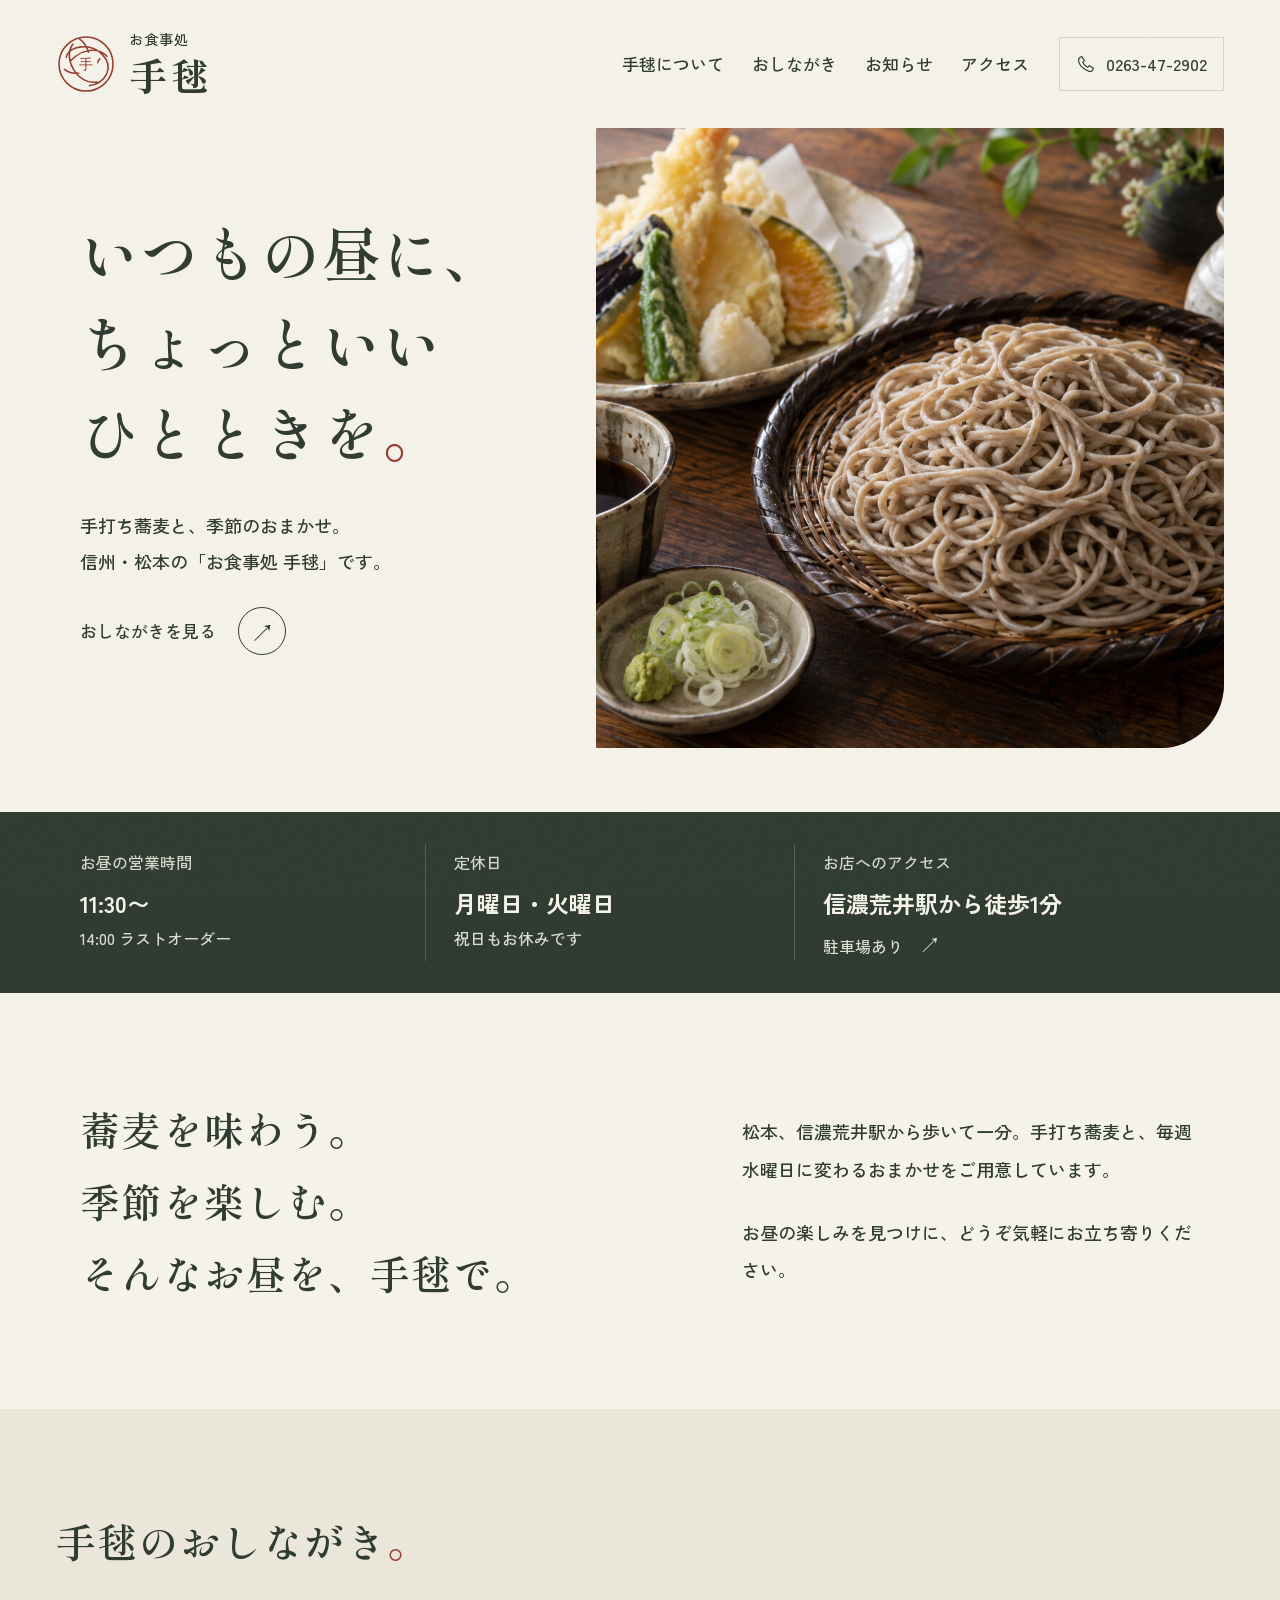
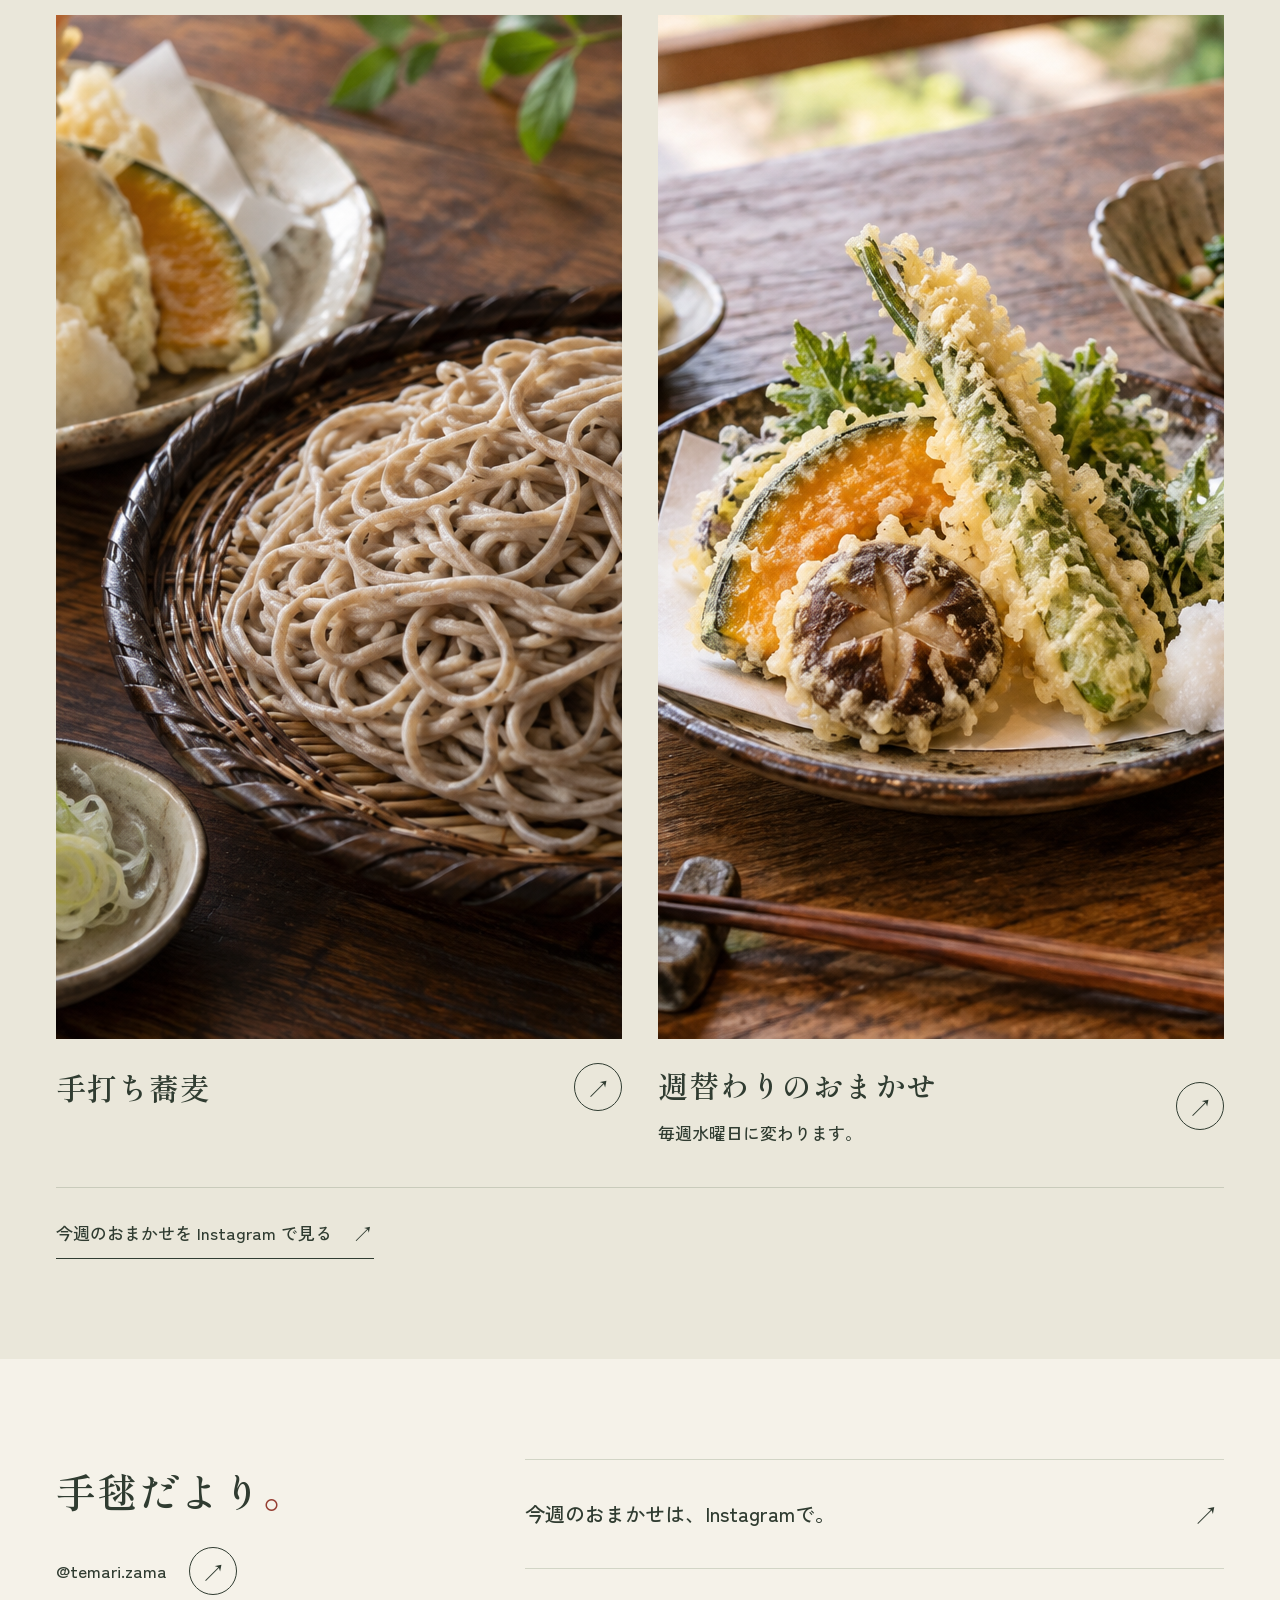
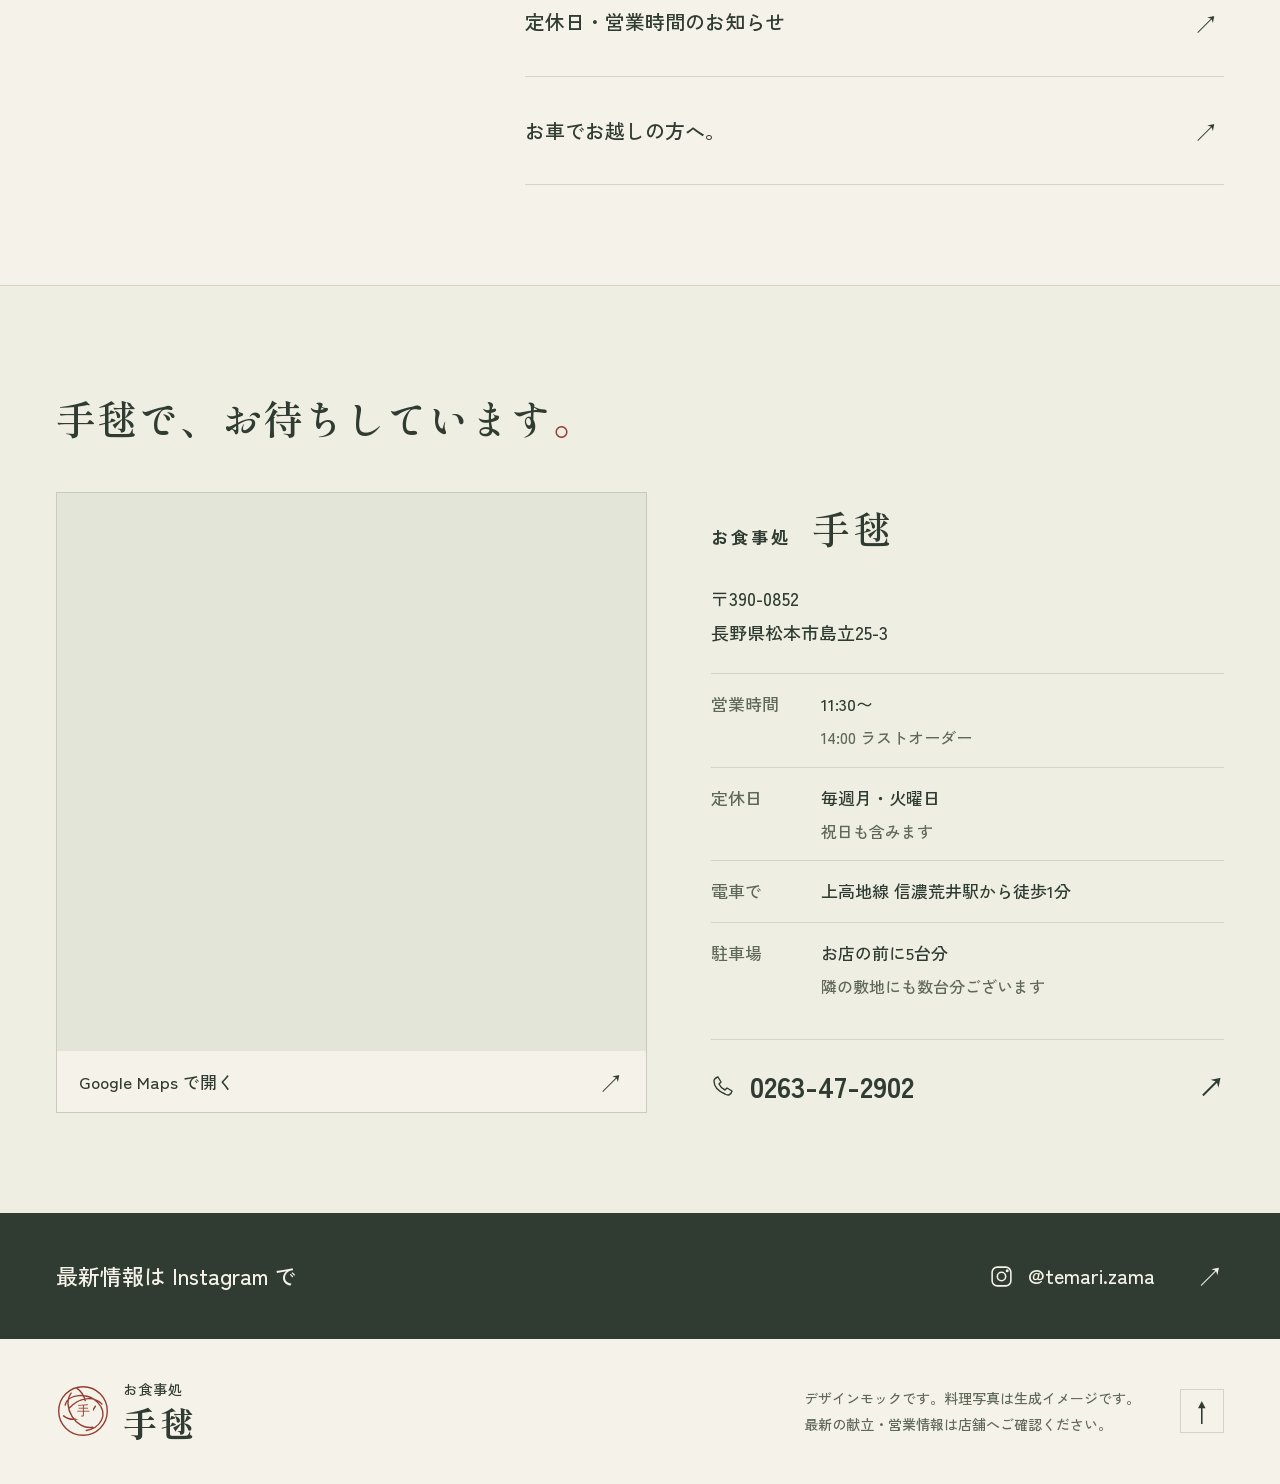
==== index.html @ 784956fc "Simplify labels and enlarge Japanese typography" ====
<!doctype html>
<html lang="ja">
<head>
  <meta charset="UTF-8">
  <meta name="viewport" content="width=device-width, initial-scale=1">
  <meta name="theme-color" content="#f5f2e9">
  <meta name="description" content="松本・信濃荒井駅から徒歩1分。お食事処 手毬のウェブサイトデザインモック。手打ち蕎麦と毎週水曜日に変わるおまかせ料理をご紹介します。">
  <title>お食事処 手毬｜手打ち蕎麦と、季節のおまかせ。［モック］</title>
  <link rel="icon" type="image/svg+xml" href="assets/temari-mark.svg">
  <link rel="preconnect" href="https://fonts.googleapis.com">
  <link rel="preconnect" href="https://fonts.gstatic.com" crossorigin>
  <link href="https://fonts.googleapis.com/css2?family=Shippori+Mincho:wght@500;600;700&family=Zen+Kaku+Gothic+New:wght@400;500;700&display=swap" rel="stylesheet">
  <link rel="preload" as="image" href="assets/soba-hero.png">
  <link rel="stylesheet" href="styles.css">
  <script src="script.js" defer></script>
</head>
<body>
  <a class="skip-link" href="#main">本文へ移動</a>
  <header class="site-header">
    <a class="brand" href="#top" aria-label="お食事処 手毬 トップへ">
      <img src="assets/temari-mark.svg" width="60" height="60" alt="">
      <span class="brand-type"><span class="brand-small">お食事処</span><span class="brand-name">手毬</span></span>
    </a>
    <nav class="desktop-nav" aria-label="メインナビゲーション">
      <a href="#about">手毬について</a><a href="#menu">おしながき</a><a href="#news">お知らせ</a><a href="#access">アクセス</a>
    </nav>
    <a class="header-phone" href="tel:0263472902" aria-label="お食事処 手毬へ電話（0263-47-2902）"><svg viewBox="0 0 24 24" aria-hidden="true"><path d="m7 3 3 5-2 2c1.3 2.8 3.2 4.7 6 6l2-2 5 3c-1 4-4 5-7 3C7 17 3 13 3 7c0-2 1-3 4-4Z"/></svg><span>0263-47-2902</span></a>
    <button class="nav-toggle" type="button" aria-label="メニューを開く" aria-expanded="false" aria-controls="mobile-nav"><span></span><span></span></button>
    <nav class="mobile-nav" id="mobile-nav" aria-label="モバイルナビゲーション" hidden>
      <a href="#about">手毬について</a><a href="#menu">おしながき</a><a href="#news">お知らせ</a><a href="#access">アクセス</a>
      <a class="mobile-nav-phone" href="tel:0263472902">お電話でのお問い合わせ <span>↗</span></a>
    </nav>
  </header>

  <main id="main">
    <section class="hero page-width" id="top" aria-labelledby="hero-title">
      <div class="hero-copy">
        <h1 id="hero-title">いつもの昼に、<br>ちょっといい<br>ひとときを<span class="red-stop">。</span></h1>
        <p class="hero-subtitle">手打ち蕎麦と、季節のおまかせ。<br>信州・松本の「お食事処 手毬」です。</p>
        <a class="text-button" href="#menu">おしながきを見る <span class="round-arrow" aria-hidden="true">↗</span></a>
      </div>
      <div class="hero-visual">
        <img class="hero-image" src="assets/soba-hero.png" alt="木の食卓に並ぶざる蕎麦と天ぷらのイメージ" width="1536" height="1024" fetchpriority="high">
      </div>
    </section>

    <section class="quick-info" aria-label="営業・アクセスのご案内">
      <div class="page-width quick-info-inner">
        <div><span class="info-label">お昼の営業時間</span><p>11:30〜<small>14:00 ラストオーダー</small></p></div>
        <div><span class="info-label">定休日</span><p>月曜日・火曜日<small>祝日もお休みです</small></p></div>
        <a href="#access"><span class="info-label">お店へのアクセス</span><p>信濃荒井駅から徒歩1分<small>駐車場あり <span aria-hidden="true">↗</span></small></p></a>
      </div>
    </section>

    <section class="about section-space page-width reveal" id="about" aria-labelledby="about-title">
      <div class="about-heading"><h2 id="about-title">蕎麦を味わう。<br>季節を楽しむ。<br>そんなお昼を、手毬で。</h2></div>
      <div class="about-body"><p>松本、信濃荒井駅から歩いて一分。手打ち蕎麦と、毎週水曜日に変わるおまかせをご用意しています。</p><p>お昼の楽しみを見つけに、どうぞ気軽にお立ち寄りください。</p></div>
    </section>

    <section class="menu-section section-space" id="menu" aria-labelledby="menu-title">
      <div class="page-width">
        <div class="section-top reveal"><div><h2 id="menu-title">手毬のおしながき<span class="red-stop">。</span></h2></div></div>
        <div class="menu-grid">
          <article class="menu-card reveal"><button class="menu-image-button" type="button" data-detail="soba" aria-label="手打ち蕎麦について見る"><img src="assets/soba-hero.png" alt="ざる蕎麦と天ぷらの盛り付けイメージ" width="1536" height="1024" loading="lazy"></button><div class="menu-card-body"><div><h3>手打ち蕎麦</h3></div><button class="round-arrow" type="button" data-detail="soba" aria-label="手打ち蕎麦の詳細を開く">↗</button></div></article>
          <article class="menu-card reveal"><button class="menu-image-button" type="button" data-detail="seasonal" aria-label="週替わりのおまかせについて見る"><img src="assets/seasonal-lunch.png" alt="季節の野菜や小鉢を合わせた昼ごはんのイメージ" width="1536" height="1024" loading="lazy"></button><div class="menu-card-body"><div><h3>週替わりのおまかせ</h3><p>毎週水曜日に変わります。</p></div><button class="round-arrow" type="button" data-detail="seasonal" aria-label="週替わりのおまかせの詳細を開く">↗</button></div></article>
        </div>
        <div class="menu-footnote"><a href="https://www.instagram.com/temari.zama/" target="_blank" rel="noopener noreferrer">今週のおまかせを Instagram で見る <span aria-hidden="true">↗</span></a></div>
      </div>
    </section>

    <section class="news-section section-space page-width reveal" id="news" aria-labelledby="news-title">
      <div class="news-title"><h2 id="news-title">手毬だより<span class="red-stop">。</span></h2><a class="text-button small-button" href="https://www.instagram.com/temari.zama/" target="_blank" rel="noopener noreferrer">@temari.zama <span class="round-arrow" aria-hidden="true">↗</span></a></div>
      <div class="news-list">
        <a href="https://www.instagram.com/temari.zama/" target="_blank" rel="noopener noreferrer"><div><h3>今週のおまかせは、Instagramで。</h3></div><span class="news-arrow" aria-hidden="true">↗</span></a>
        <button type="button" data-detail="hours"><div><h3>定休日・営業時間のお知らせ</h3></div><span class="news-arrow" aria-hidden="true">↗</span></button>
        <a href="#access"><div><h3>お車でお越しの方へ。</h3></div><span class="news-arrow" aria-hidden="true">↗</span></a>
      </div>
    </section>

    <section class="access-section section-space" id="access" aria-labelledby="access-title">
      <div class="page-width">
        <div class="section-top reveal"><div><h2 id="access-title">手毬で、お待ちしています<span class="red-stop">。</span></h2></div></div>
        <div class="access-grid reveal">
          <div class="map-frame"><iframe title="お食事処 手毬の所在地：長野県松本市島立25-3" src="https://maps.google.com/maps?q=%E6%89%8B%E6%AF%AC%20%E9%95%B7%E9%87%8E%E7%9C%8C%E6%9D%BE%E6%9C%AC%E5%B8%82%E5%B3%B6%E7%AB%8B25-3&amp;z=16&amp;output=embed" loading="lazy" referrerpolicy="no-referrer-when-downgrade" allowfullscreen></iframe><a class="map-link" href="https://maps.app.goo.gl/zdjdHgAQyX1SE58v7?g_st=ic" target="_blank" rel="noopener noreferrer">Google Maps で開く <span aria-hidden="true">↗</span></a></div>
          <div class="store-details"><h3><span>お食事処</span> 手毬</h3><p class="store-address">〒390-0852<br>長野県松本市島立25-3</p><dl><div><dt>営業時間</dt><dd>11:30〜<span>14:00 ラストオーダー</span></dd></div><div><dt>定休日</dt><dd>毎週月・火曜日<span>祝日も含みます</span></dd></div><div><dt>電車で</dt><dd>上高地線 信濃荒井駅から徒歩1分</dd></div><div><dt>駐車場</dt><dd>お店の前に5台分<span>隣の敷地にも数台分ございます</span></dd></div></dl><a class="store-phone" href="tel:0263472902"><svg viewBox="0 0 24 24" aria-hidden="true"><path d="m7 3 3 5-2 2c1.3 2.8 3.2 4.7 6 6l2-2 5 3c-1 4-4 5-7 3C7 17 3 13 3 7c0-2 1-3 4-4Z"/></svg>0263-47-2902<span aria-hidden="true">↗</span></a></div>
        </div>
      </div>
    </section>

    <section class="instagram-strip" aria-label="Instagramで最新情報を見る"><div class="page-width"><span class="instagram-heading">最新情報は Instagram で</span><a href="https://www.instagram.com/temari.zama/" target="_blank" rel="noopener noreferrer"><svg viewBox="0 0 24 24" aria-hidden="true"><rect x="3" y="3" width="18" height="18" rx="5"/><circle cx="12" cy="12" r="4"/><circle cx="17.5" cy="6.5" r=".7"/></svg><span>@temari.zama</span><span aria-hidden="true">↗</span></a></div></section>
  </main>

  <footer class="site-footer page-width"><a class="brand footer-brand" href="#top" aria-label="ページの先頭へ"><img src="assets/temari-mark.svg" width="50" height="50" alt=""><span class="brand-type"><span class="brand-small">お食事処</span><span class="brand-name">手毬</span></span></a><div class="footer-note"><p>デザインモックです。料理写真は生成イメージです。<br>最新の献立・営業情報は店舗へご確認ください。</p></div><a class="back-top" href="#top" aria-label="ページの先頭へ">↑</a></footer>

  <div class="mobile-contact"><a href="#access">地図・アクセス <span aria-hidden="true">↗</span></a><a href="tel:0263472902">電話で問い合わせ <span aria-hidden="true">↗</span></a></div>

  <dialog class="detail-dialog" id="detail-dialog" aria-labelledby="dialog-title"><button class="dialog-close" type="button" aria-label="詳細を閉じる">×</button><h2 id="dialog-title"></h2><div id="dialog-body"></div><a class="dialog-instagram text-button" href="https://www.instagram.com/temari.zama/" target="_blank" rel="noopener noreferrer">Instagram で最新情報を見る <span class="round-arrow" aria-hidden="true">↗</span></a></dialog>
</body>
</html>
---- styles.css ----
:root {
  --paper: #f5f2e9;
  --paper-deep: #eae7da;
  --ink: #303c31;
  --muted: #5f6859;
  --red: #963e32;
  --line: #d2d5c6;
  --serif: 'Shippori Mincho', 'Hiragino Mincho ProN', 'Yu Mincho', serif;
  --sans: 'Zen Kaku Gothic New', 'Hiragino Kaku Gothic ProN', 'Yu Gothic', sans-serif;
}
* { box-sizing: border-box; }
html { scroll-behavior: smooth; scroll-padding-top: 32px; }
body { margin: 0; background: var(--paper); color: var(--ink); font: 500 18px/1.9 var(--sans); -webkit-font-smoothing: antialiased; }
body::before { content: ''; position: fixed; inset: 0; z-index: 20; pointer-events: none; opacity: .023; background-image: url("data:image/svg+xml,%3Csvg viewBox='0 0 180 180' xmlns='http://www.w3.org/2000/svg'%3E%3Cfilter id='n'%3E%3CfeTurbulence type='fractalNoise' baseFrequency='.72' numOctaves='3' stitchTiles='stitch'/%3E%3C/filter%3E%3Crect width='100%25' height='100%25' opacity='.8' filter='url(%23n)'/%3E%3C/svg%3E"); }
a { color: inherit; text-decoration: none; }
button { color: inherit; font: inherit; cursor: pointer; border: 0; background: none; padding: 0; }
img { max-width: 100%; display: block; }
svg { display: block; }
h1, h2, h3, p { margin: 0; }
h1, h2, h3 { font-family: var(--serif); font-weight: 600; }
a, button { -webkit-tap-highlight-color: transparent; }
button:focus-visible, a:focus-visible { outline: 2px solid var(--red); outline-offset: 6px; }
::selection { background: #d9dfca; }
.page-width { max-width: 1280px; width: calc(100% - 112px); margin-inline: auto; }
.section-space { padding-block: 100px; }
.red-stop { color: var(--red); }
.skip-link { position: fixed; top: -100px; left: 20px; background: var(--ink); color: white; padding: 10px 24px; z-index: 100; }
.skip-link:focus { top: 10px; }
.site-header { height: 128px; display: flex; align-items: center; gap: 30px; max-width: 1392px; margin: auto; padding-inline: 56px; position: relative; z-index: 30; }
.brand { display: flex; align-items: center; gap: 13px; flex-shrink: 0; }
.brand-type { display: flex; flex-direction: column; line-height: 1.15; gap: 6px; }
.brand-small { font-family: var(--sans); font-size: 14px; letter-spacing: .06em; }
.brand-name { font-family: var(--serif); font-weight: 700; font-size: 38px; letter-spacing: .1em; }
.desktop-nav { display: flex; gap: 28px; margin-left: auto; align-items: center; }
.desktop-nav a { font-size: 17px; white-space: nowrap; position: relative; }
.desktop-nav a::after { content: ''; height: 1px; position: absolute; bottom: -6px; left: 0; right: 0; background: var(--red); transform: scaleX(0); transform-origin: left; transition: transform .3s; }
.desktop-nav a:hover::after { transform: scaleX(1); }
.header-phone { border: 1px solid var(--line); display: flex; gap: 10px; padding: 10px 16px; font-size: 17px; white-space: nowrap; align-items: center; transition: background .2s; }
.header-phone:hover { background: var(--paper-deep); }
.header-phone svg, .store-phone svg { width: 20px; fill: none; stroke: currentColor; stroke-width: 1.4; stroke-linejoin: round; flex-shrink: 0; }
.nav-toggle, .mobile-nav { display: none; }
.hero { display: grid; grid-template-columns: .85fr 1.05fr; gap: 32px; align-items: center; padding-bottom: 46px; }
.hero-copy { padding: 18px 0 32px 24px; animation: enter-up .9s both; }
h1 { font-size: clamp(44px, 4.6vw, 66px); line-height: 1.53; letter-spacing: .025em; }
.hero-subtitle { font-size: 18px; line-height: 2; margin-top: 30px; }
.text-button { display: inline-flex; gap: 22px; align-items: center; font-size: 17px; font-weight: 500; margin-top: 28px; }
.round-arrow { width: 48px; height: 48px; border-radius: 50%; border: 1px solid var(--ink); display: inline-flex; align-items: center; justify-content: center; font-family: var(--sans); font-size: 25px; line-height: 1; flex-shrink: 0; transition: background .25s, color .25s, transform .25s; }
.text-button:hover .round-arrow, .round-arrow:hover { background: var(--ink); color: var(--paper); transform: rotate(12deg); }
.hero-visual { overflow: hidden; height: 620px; border-radius: 2px 2px 64px 2px; animation: fade-in 1.1s both; background: #85705b; }
.hero-image { width: 100%; height: 100%; object-fit: cover; object-position: 55% center; transition: transform 1s; }
.hero-visual:hover .hero-image { transform: scale(1.025); }
.quick-info { margin-top: 18px; background: var(--ink); color: var(--paper); }
.quick-info-inner { display: grid; grid-template-columns: 1fr 1fr 1.16fr; padding-block: 32px; }
.quick-info-inner > div, .quick-info-inner > a { padding-inline: 28px; border-right: 1px solid #f5f2e933; }
.quick-info-inner > :first-child { padding-left: 24px; }
.quick-info-inner > :last-child { border: 0; }
.info-label { font-size: 16px; color: #f5f2e9d9; }
.quick-info p { font-size: 23px; font-weight: 700; margin-top: 7px; line-height: 1.6; }
.quick-info small { font-size: 16px; font-weight: 500; display: block; color: #f5f2e9e0; margin-top: 4px; }
.quick-info small span { font-size: 22px; margin-left: 12px; }
.about { display: grid; grid-template-columns: 1.25fr 1fr; gap: 90px; align-items: center; padding-inline: 24px; }
.about h2 { font-size: 40px; line-height: 1.8; letter-spacing: .035em; }
.about-body { font-size: 18px; line-height: 2.1; }
.about-body p + p { margin-top: 25px; }
.menu-section { background: var(--paper-deep); }
.section-top { margin-bottom: 42px; }
.section-top h2, .news-title h2 { font-size: 40px; line-height: 1.6; letter-spacing: .035em; }
.menu-grid { display: grid; grid-template-columns: 1fr 1fr; gap: 36px; }
.menu-image-button { display: block; width: 100%; overflow: hidden; background: #c4b49a; }
.menu-image-button img { width: 100%; aspect-ratio: 1.48; object-fit: cover; transition: transform .6s; }
.menu-image-button:hover img { transform: scale(1.045); }
.menu-card-body { padding-top: 24px; display: flex; align-items: center; justify-content: space-between; gap: 18px; }
.menu-card h3 { font-size: 30px; line-height: 1.5; letter-spacing: .035em; }
.menu-card p { font-size: 17px; margin-top: 9px; }
.menu-footnote { margin-top: 38px; padding-top: 24px; border-top: 1px solid #c9cbbb; }
.menu-footnote a { font-size: 17px; display: inline-flex; align-items: center; gap: 20px; border-bottom: 1px solid var(--ink); padding-bottom: 4px; }
.menu-footnote a span { font-size: 22px; flex-shrink: 0; }
.news-section { display: grid; grid-template-columns: 1fr 1.8fr; gap: 80px; }
.news-title .text-button { margin-top: 24px; }
.news-list { border-top: 1px solid var(--line); }
.news-list > a, .news-list > button { display: flex; text-align: left; width: 100%; align-items: center; padding-block: 29px; border-bottom: 1px solid var(--line); gap: 20px; transition: background .2s; }
.news-list > a:hover, .news-list > button:hover { background: #ebe8db88; }
.news-list h3 { font-family: var(--sans); font-size: 20px; line-height: 1.8; font-weight: 500; }
.news-arrow { margin-left: auto; font-size: 26px; margin-right: 5px; flex-shrink: 0; }
.access-section { background: #eeeee3; border-top: 1px solid var(--line); }
.access-grid { display: grid; grid-template-columns: 1.15fr 1fr; gap: 64px; align-items: stretch; }
.map-frame { border: 1px solid #c7ccbc; position: relative; min-height: 530px; background: #e2e5d8; padding-bottom: 60px; }
.map-frame iframe { border: 0; width: 100%; height: 100%; display: block; min-height: 470px; filter: grayscale(.7) saturate(.6); }
.map-link { position: absolute; bottom: 0; height: 61px; left: 0; right: 0; display: flex; align-items: center; justify-content: space-between; padding-inline: 22px; font-size: 17px; background: var(--paper); }
.map-link span { font-size: 26px; }
.map-link:hover { background: #e9ebdd; }
.store-details h3 { font-size: 38px; letter-spacing: .08em; }
.store-details h3 > span { font-family: var(--sans); font-size: 17px; display: inline-block; margin-right: 8px; }
.store-address { font-size: 18px; line-height: 1.9; margin-top: 16px; }
.store-details dl { margin: 24px 0; }
.store-details dl > div { display: grid; grid-template-columns: 96px 1fr; border-top: 1px solid #d1d5c7; padding-block: 14px; font-size: 17px; gap: 14px; }
.store-details dt { color: var(--muted); }
.store-details dd { margin: 0; }
.store-details dd > span { display: block; font-size: 16px; color: var(--muted); margin-top: 2px; }
.store-phone { display: flex; align-items: center; gap: 15px; font-size: 29px; font-weight: 700; border-top: 1px solid #d1d5c7; padding-top: 18px; }
.store-phone svg { width: 24px; }
.store-phone > span { font-size: 26px; margin-left: auto; }
.instagram-strip { background: var(--ink); color: var(--paper); }
.instagram-strip > .page-width { display: flex; align-items: center; justify-content: space-between; gap: 24px; padding-block: 36px; }
.instagram-heading { font-size: 22px; }
.instagram-strip a { display: flex; align-items: center; gap: 14px; font-size: 20px; }
.instagram-strip a svg { fill: none; stroke: currentColor; stroke-width: 1.5; width: 25px; height: 25px; }
.instagram-strip a > span:last-child { font-size: 28px; margin-left: 27px; transition: transform .2s; }
.instagram-strip a:hover > span:last-child { transform: translate(3px, -3px); }
.site-footer { padding-block: 42px; display: flex; align-items: center; gap: 40px; position: relative; }
.footer-brand img { width: 54px; height: 54px; }
.footer-brand .brand-name { font-size: 34px; }
.footer-note { margin-left: auto; }
.footer-note p { font-size: 14px; line-height: 1.9; color: var(--muted); }
.back-top { display: flex; align-items: center; justify-content: center; border: 1px solid var(--line); width: 44px; height: 44px; font-size: 26px; flex-shrink: 0; }
.back-top:hover { background: var(--paper-deep); }
.mobile-contact { display: none; }
.detail-dialog { border: 1px solid var(--line); background: var(--paper); color: var(--ink); width: min(620px, calc(100% - 32px)); max-height: calc(100dvh - 48px); padding: 50px 40px 40px; overflow-y: auto; }
.detail-dialog::backdrop { background: #19251c99; backdrop-filter: blur(4px); }
.dialog-close { position: absolute; right: 16px; top: 12px; display: flex; justify-content: center; align-items: center; font-size: 32px; line-height: 1; width: 40px; height: 40px; color: var(--muted); }
.detail-dialog h2 { font-size: 32px; margin-bottom: 24px; }
.detail-dialog p { font-size: 18px; line-height: 2; }
.detail-dialog .dialog-note { margin-top: 22px; font-size: 16px; }
.detail-dialog dl { font-size: 18px; margin: 0; }
.detail-dialog dl > div { display: grid; grid-template-columns: 96px 1fr; gap: 14px; padding-block: 14px; border-bottom: 1px solid var(--line); }
.detail-dialog dt { color: var(--muted); }
.detail-dialog dd { margin: 0; }
.detail-dialog .text-button { font-size: 16px; gap: 16px; margin-top: 28px; }
.detail-dialog .round-arrow { width: 42px; height: 42px; font-size: 22px; }
.reveal { opacity: 1; transform: none; }
.js-ready .reveal:not(.is-visible) { opacity: 0; transform: translateY(20px); }
.js-ready .reveal { transition: opacity .7s, transform .7s; }
.menu-card:nth-child(2) { transition-delay: .12s; }
@keyframes enter-up { from { opacity: 0; transform: translateY(17px); } to { opacity: 1; transform: none; } }
@keyframes fade-in { from { opacity: 0; } to { opacity: 1; } }
@media (max-width: 1150px) {
  .page-width { width: calc(100% - 72px); }
  .site-header { padding-inline: 36px; gap: 22px; height: 116px; }
  .desktop-nav { gap: 20px; }
  .desktop-nav a { font-size: 16px; }
  .header-phone { padding-inline: 12px; font-size: 16px; }
  .brand img { width: 52px; height: 52px; }
  .brand-name { font-size: 34px; }
  .hero { gap: 24px; }
  .hero-copy { padding-left: 4px; }
  .hero-visual { height: 560px; }
  h1 { font-size: clamp(42px, 4.5vw, 54px); }
  .hero-subtitle { font-size: 17px; }
  .quick-info-inner > div, .quick-info-inner > a { padding-inline: 22px; }
  .quick-info-inner > :first-child { padding-left: 4px; }
  .quick-info p { font-size: 21px; }
  .section-space { padding-block: 80px; }
  .about { gap: 50px; padding-inline: 4px; }
  .about h2 { font-size: 34px; }
  .section-top h2, .news-title h2 { font-size: 36px; }
  .news-section { gap: 40px; grid-template-columns: 1fr 1.7fr; }
  .news-list h3 { font-size: 18px; }
  .access-grid { gap: 36px; }
  .store-details dl > div { grid-template-columns: 80px 1fr; font-size: 16px; gap: 10px; }
  .store-details dd > span { font-size: 15px; }
  .store-phone { font-size: 27px; }
}
@media (max-width: 900px) {
  .desktop-nav { display: none; }
  .header-phone { margin-left: auto; font-size: 17px; }
  .nav-toggle { display: flex; width: 44px; height: 44px; flex-direction: column; justify-content: center; align-items: center; gap: 8px; }
  .nav-toggle span { display: block; height: 1px; background: var(--ink); width: 28px; transition: transform .25s; }
  .nav-toggle[aria-expanded=true] span:first-child { transform: translateY(4.5px) rotate(45deg); }
  .nav-toggle[aria-expanded=true] span:last-child { transform: translateY(-4.5px) rotate(-45deg); }
  .mobile-nav:not([hidden]) { display: flex; position: absolute; top: 115px; left: 0; right: 0; padding: 16px 36px 28px; background: var(--paper); box-shadow: 0 14px 20px #20302515; flex-direction: column; border-bottom: 1px solid var(--line); }
  .mobile-nav a { font-size: 20px; padding-block: 17px; border-bottom: 1px solid var(--line); display: flex; align-items: center; justify-content: space-between; }
  .mobile-nav .mobile-nav-phone { font-size: 17px; margin-top: 8px; border: 0; }
  .hero { grid-template-columns: 1fr; gap: 0; padding-bottom: 28px; }
  .hero-copy { padding: 20px 4px 34px; }
  h1 { font-size: clamp(42px, 6vw, 58px); }
  .hero-subtitle { font-size: 18px; margin-top: 22px; }
  .hero-copy .text-button { margin-top: 22px; }
  .hero-visual { height: 460px; }
  .about { grid-template-columns: 1fr; gap: 28px; }
  .about h2 { font-size: 30px; }
  .about-body { font-size: 17px; }
  .menu-grid { gap: 26px; }
  .menu-card h3 { font-size: 26px; }
  .news-section { grid-template-columns: 1fr; gap: 32px; }
  .access-grid { grid-template-columns: 1fr; gap: 36px; }
  .map-frame { min-height: 400px; }
  .map-frame iframe { min-height: 340px; height: 340px; }
  .store-details dl > div { grid-template-columns: 104px 1fr; font-size: 18px; }
  .store-details dd > span { font-size: 16px; }
  .store-phone { font-size: 30px; }
  .site-footer { flex-wrap: wrap; gap: 28px; }
  .footer-note { margin-left: 0; width: 100%; order: 3; }
  .back-top { margin-left: auto; }
}
@media (max-width: 600px) {
  body { font-size: 17px; }
  .page-width { width: calc(100% - 40px); }
  .site-header { height: 96px; padding-inline: 20px; gap: 12px; }
  .brand { gap: 10px; }
  .brand img { width: 48px; height: 48px; }
  .brand-name { font-size: 32px; }
  .header-phone { border: 0; padding: 8px; }
  .header-phone span { display: none; }
  .header-phone svg { width: 22px; }
  .mobile-nav:not([hidden]) { top: 95px; padding-inline: 24px; }
  .mobile-nav .mobile-nav-phone { font-size: 16px; }
  .hero-copy { padding: 17px 4px 32px; }
  h1 { font-size: clamp(36px, 10vw, 48px); line-height: 1.6; letter-spacing: .015em; }
  .hero-subtitle { font-size: 17px; line-height: 1.9; margin-top: 22px; }
  .text-button { font-size: 16px; gap: 18px; }
  .round-arrow { width: 44px; height: 44px; font-size: 23px; }
  .hero-visual { height: 350px; border-bottom-right-radius: 45px; }
  .hero-image { object-position: 50% center; }
  .quick-info { margin-top: 0; }
  .quick-info-inner { padding-block: 26px; grid-template-columns: 1fr; gap: 20px; }
  .quick-info-inner > div, .quick-info-inner > a { padding: 0 4px 20px; border-right: 0; border-bottom: 1px solid #f5f2e933; }
  .quick-info-inner > :last-child { padding-bottom: 0; }
  .info-label { font-size: 15px; }
  .quick-info p { font-size: 22px; margin-top: 5px; }
  .quick-info small { font-size: 16px; margin-top: 3px; }
  .section-space { padding-block: 62px; }
  .about { grid-template-columns: 1fr; gap: 28px; padding-inline: 4px; }
  .about h2 { font-size: 30px; line-height: 1.8; }
  .about-body { font-size: 17px; line-height: 2; }
  .about-body p + p { margin-top: 20px; }
  .section-top { margin-bottom: 28px; }
  .section-top h2, .news-title h2 { font-size: 30px; line-height: 1.65; }
  .menu-grid { grid-template-columns: 1fr; gap: 34px; }
  .menu-card-body { padding-top: 19px; gap: 12px; }
  .menu-card h3 { font-size: 26px; }
  .menu-card p { font-size: 16px; margin-top: 7px; }
  .menu-footnote { margin-top: 28px; padding-top: 22px; }
  .menu-footnote a { font-size: 16px; gap: 12px; }
  .news-title .text-button { margin-top: 17px; }
  .news-list > a, .news-list > button { padding-block: 23px; gap: 16px; }
  .news-list h3 { font-size: 17px; }
  .news-arrow { font-size: 24px; margin-right: 0; }
  .access-grid { gap: 30px; }
  .map-frame { min-height: 350px; }
  .map-frame iframe { min-height: 290px; height: 290px; }
  .map-link { font-size: 16px; padding-inline: 17px; }
  .store-details h3 { font-size: 34px; }
  .store-details h3 > span { font-size: 16px; }
  .store-address { font-size: 17px; }
  .store-details dl > div { font-size: 17px; grid-template-columns: 80px 1fr; gap: 12px; padding-block: 14px; }
  .store-details dd > span { font-size: 16px; }
  .store-phone { font-size: 28px; gap: 12px; }
  .instagram-strip > .page-width { flex-direction: column; align-items: flex-start; gap: 14px; padding-block: 30px; }
  .instagram-heading { font-size: 21px; }
  .instagram-strip a { width: 100%; font-size: 19px; }
  .instagram-strip a > span:last-child { margin-left: auto; }
  .site-footer { padding-top: 32px; padding-bottom: 108px; gap: 24px; }
  .footer-note { padding-top: 20px; border-top: 1px solid var(--line); }
  .footer-note p { font-size: 14px; line-height: 1.9; }
  .mobile-contact { display: grid; grid-template-columns: 1fr 1fr; position: fixed; bottom: 0; left: 0; right: 0; z-index: 40; padding-bottom: env(safe-area-inset-bottom); background: var(--ink); box-shadow: 0 -2px 15px #20302510; }
  .mobile-contact a { padding: 16px 14px; color: var(--paper); display: flex; align-items: center; justify-content: space-between; gap: 6px; font-size: 15px; }
  .mobile-contact a:first-child { background: var(--paper); color: var(--ink); border-top: 1px solid var(--line); }
  .mobile-contact a > span { font-size: 20px; }
  .detail-dialog { padding: 48px 25px 30px; }
  .detail-dialog h2 { font-size: 28px; margin-bottom: 20px; }
  .detail-dialog p { font-size: 17px; }
  .detail-dialog dl { font-size: 17px; }
  .detail-dialog dl > div { grid-template-columns: 80px 1fr; gap: 10px; }
  .detail-dialog .text-button { font-size: 15px; gap: 12px; }
}
@media (max-width: 380px) {
  .page-width { width: calc(100% - 32px); }
  .site-header { padding-inline: 16px; }
  .hero-subtitle { font-size: 16px; }
  .hero-visual { height: 310px; }
  .about h2 { font-size: 28px; }
  .menu-card h3 { font-size: 24px; }
  .store-details dl > div { grid-template-columns: 72px 1fr; gap: 9px; font-size: 16px; }
  .store-details dd > span { font-size: 15px; }
  .store-phone { font-size: 25px; gap: 10px; }
  .mobile-contact a { font-size: 14px; padding-inline: 10px; }
  .detail-dialog { padding-inline: 20px; }
  .detail-dialog .text-button { font-size: 14px; gap: 10px; }
}
@media (prefers-reduced-motion: reduce) {
  html { scroll-behavior: auto; }
  *, *::before, *::after { animation: none !important; transition: none !important; }
  .js-ready .reveal:not(.is-visible) { opacity: 1; transform: none; }
}
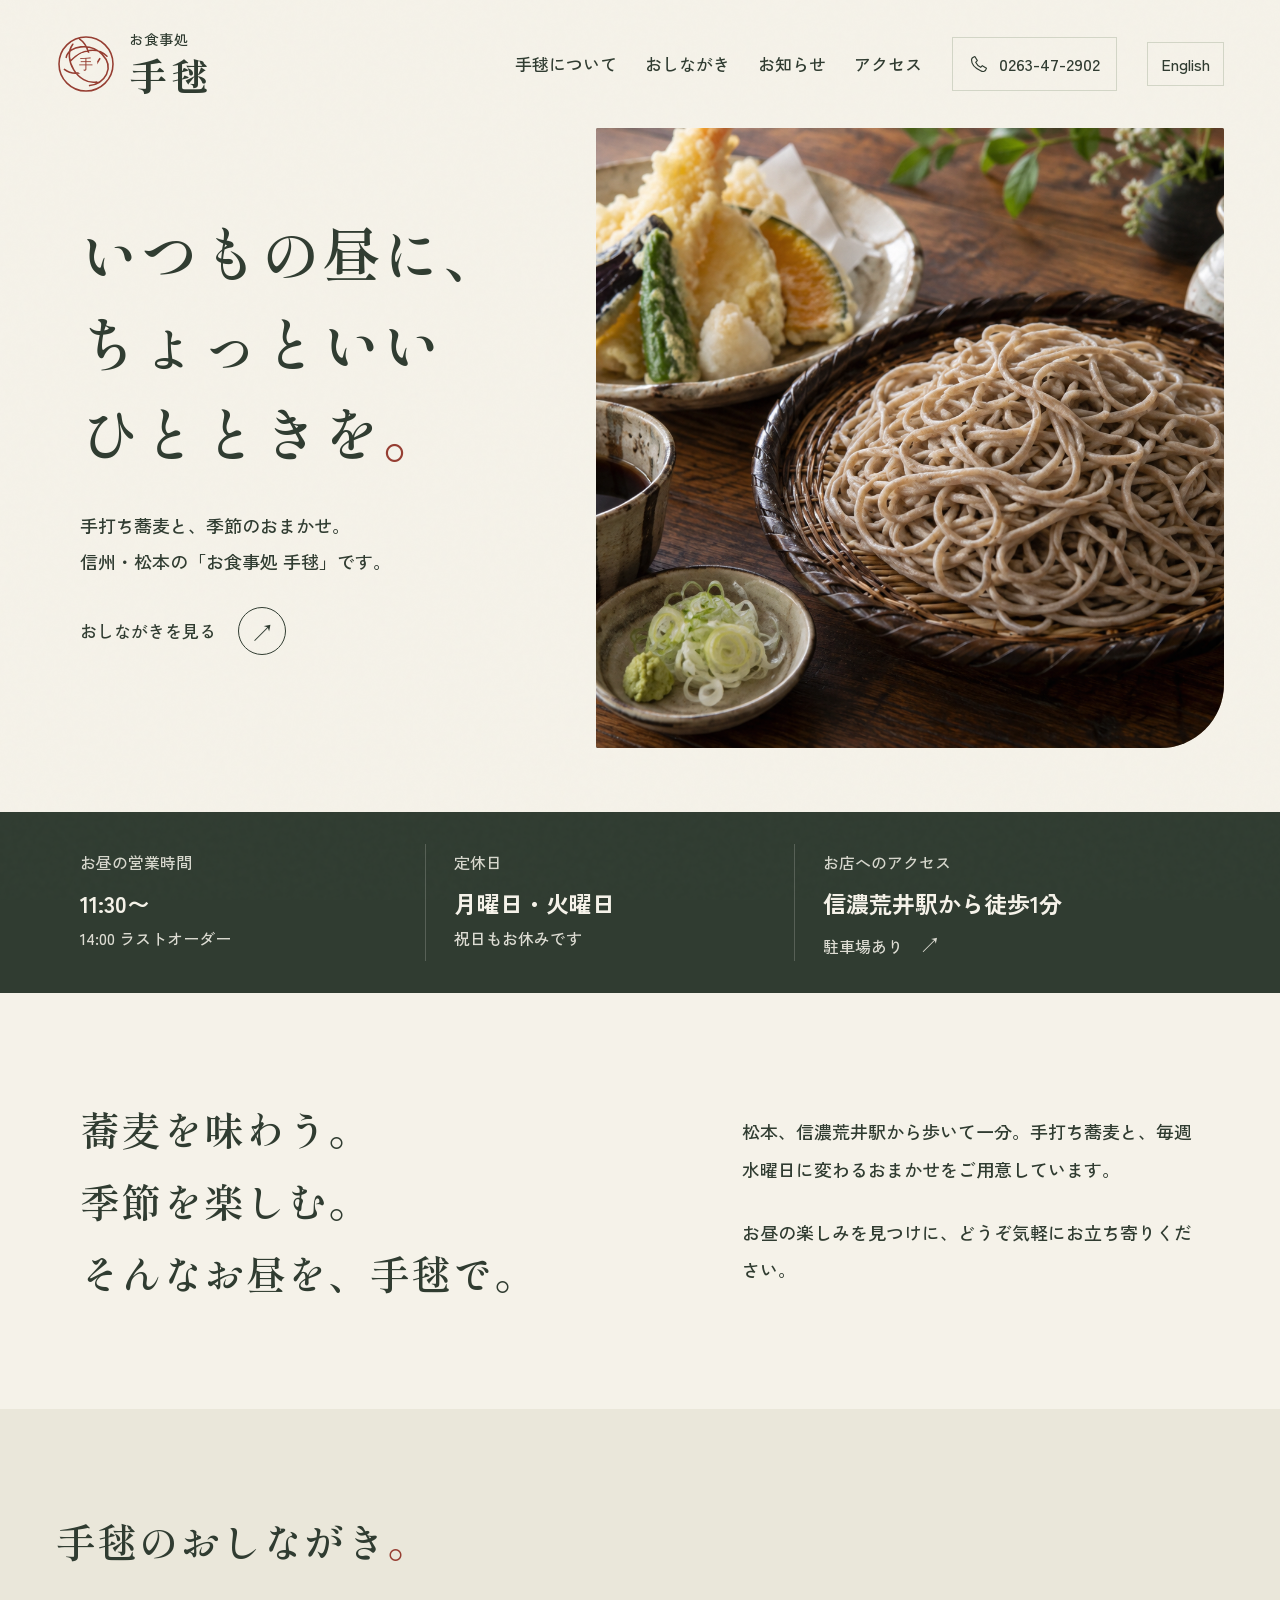
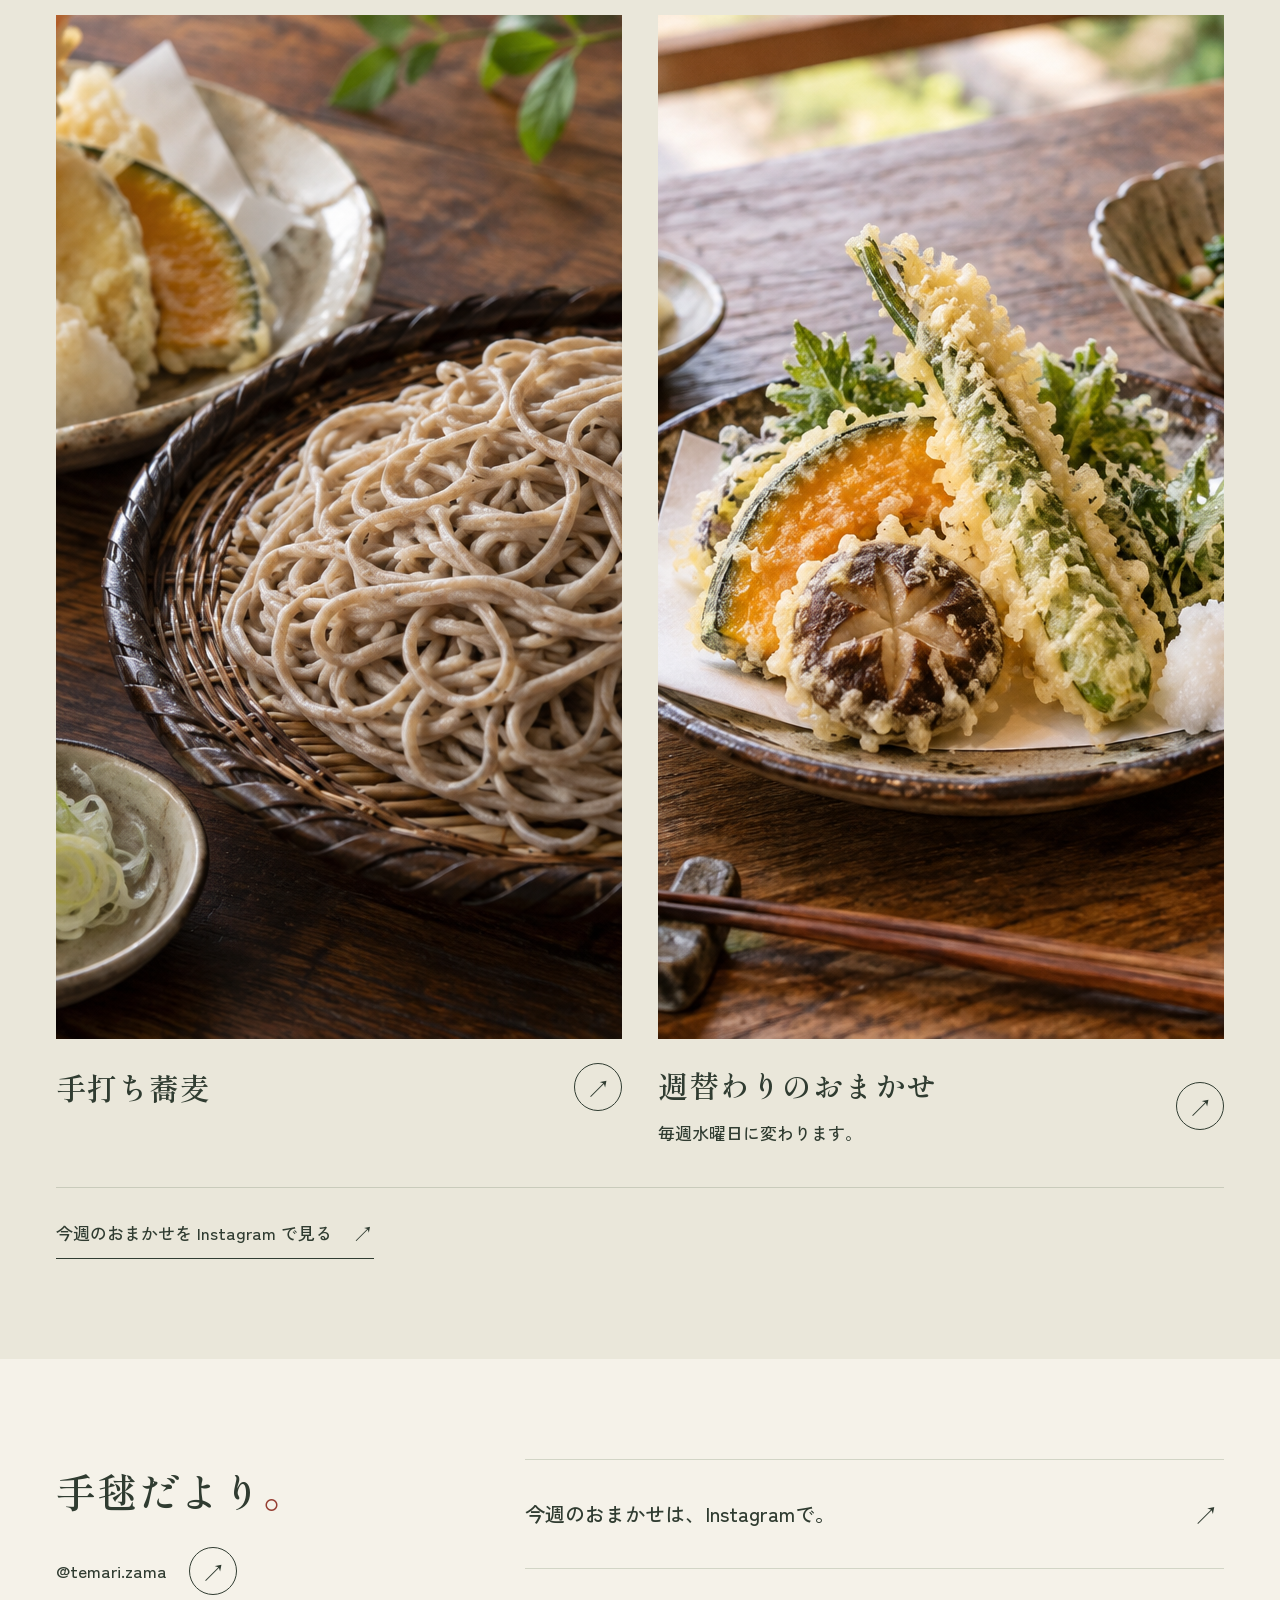
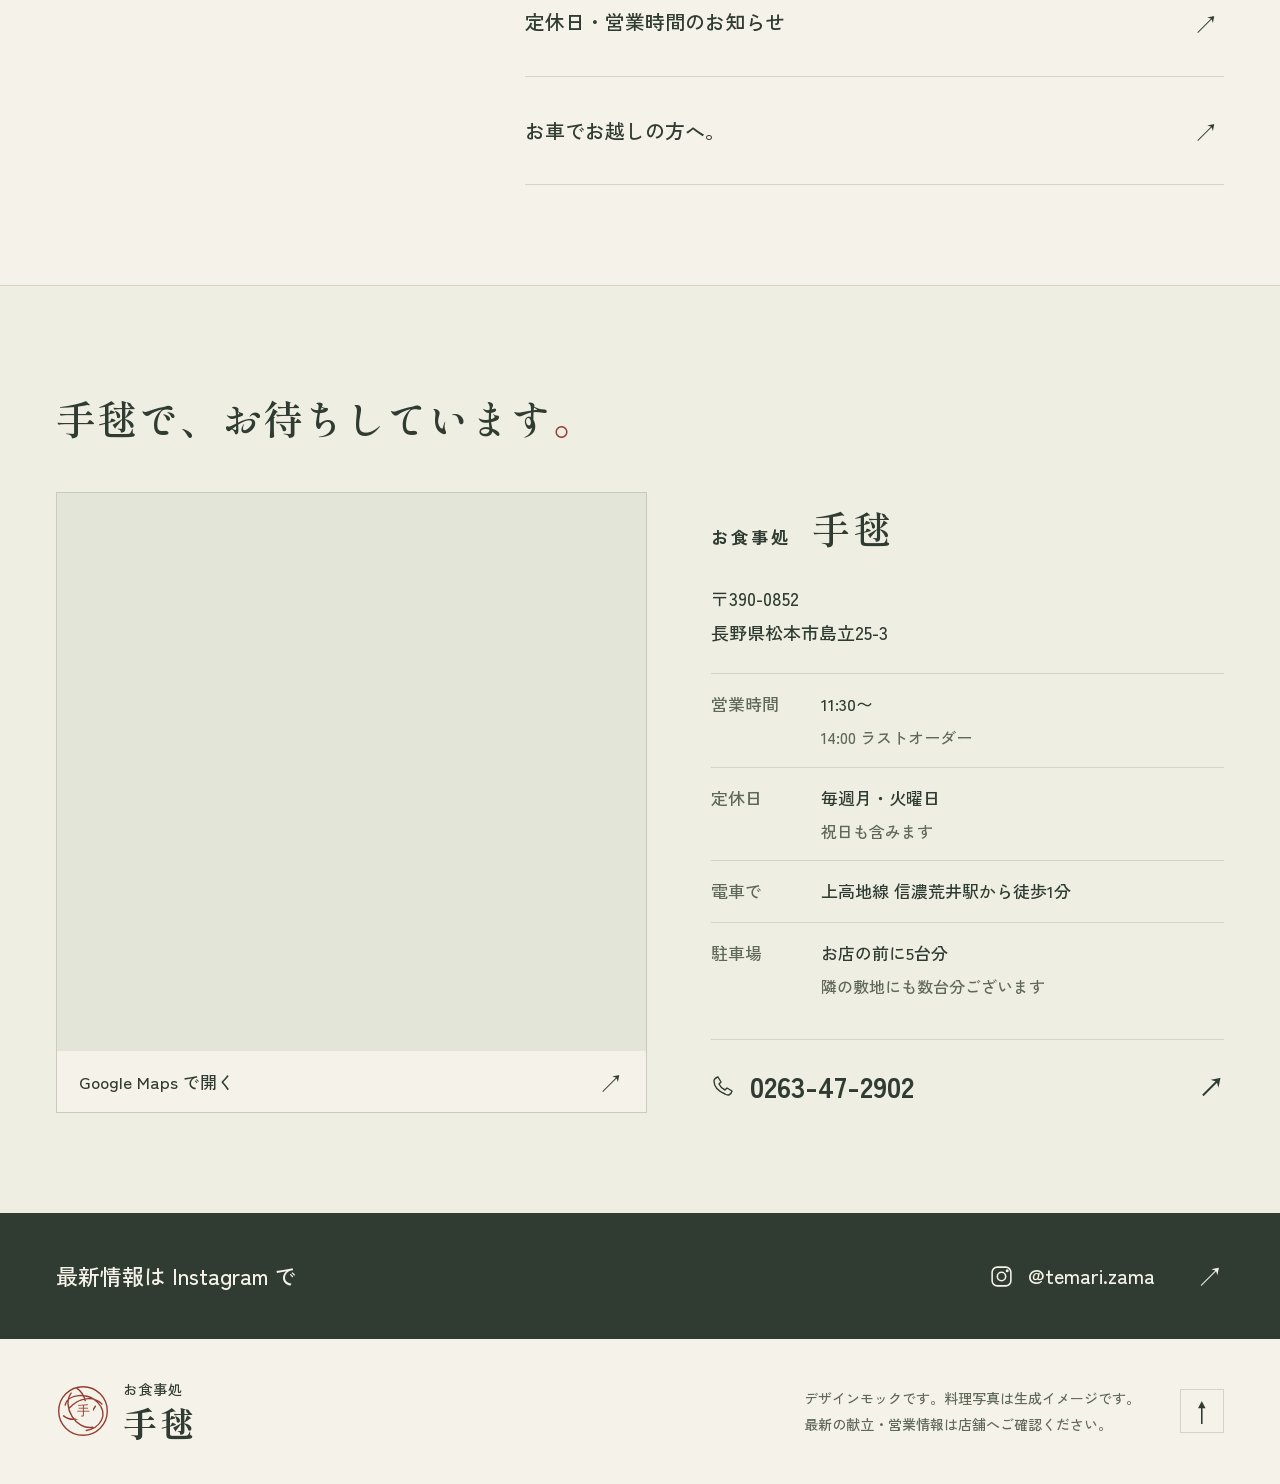
==== commit bb0be602: "Add Japanese and English language switch" ====
--- a/index.html
+++ b/index.html
@@ -15,85 +15,86 @@
   <script src="script.js" defer></script>
 </head>
 <body>
-  <a class="skip-link" href="#main">本文へ移動</a>
+  <a class="skip-link" href="#main" data-i18n="skip">本文へ移動</a>
   <header class="site-header">
-    <a class="brand" href="#top" aria-label="お食事処 手毬 トップへ">
+    <a class="brand" href="#top" aria-label="お食事処 手毬 トップへ" data-i18n-aria="aria.home">
       <img src="assets/temari-mark.svg" width="60" height="60" alt="">
-      <span class="brand-type"><span class="brand-small">お食事処</span><span class="brand-name">手毬</span></span>
+      <span class="brand-type"><span class="brand-small" data-i18n="brand.kicker">お食事処</span><span class="brand-name" data-i18n="brand.name">手毬</span></span>
     </a>
-    <nav class="desktop-nav" aria-label="メインナビゲーション">
-      <a href="#about">手毬について</a><a href="#menu">おしながき</a><a href="#news">お知らせ</a><a href="#access">アクセス</a>
+    <nav class="desktop-nav" aria-label="メインナビゲーション" data-i18n-aria="aria.mainNav">
+      <a href="#about" data-i18n="nav.about">手毬について</a><a href="#menu" data-i18n="nav.menu">おしながき</a><a href="#news" data-i18n="nav.news">お知らせ</a><a href="#access" data-i18n="nav.access">アクセス</a>
     </nav>
-    <a class="header-phone" href="tel:0263472902" aria-label="お食事処 手毬へ電話（0263-47-2902）"><svg viewBox="0 0 24 24" aria-hidden="true"><path d="m7 3 3 5-2 2c1.3 2.8 3.2 4.7 6 6l2-2 5 3c-1 4-4 5-7 3C7 17 3 13 3 7c0-2 1-3 4-4Z"/></svg><span>0263-47-2902</span></a>
+    <a class="header-phone" href="tel:0263472902" aria-label="お食事処 手毬へ電話（0263-47-2902）" data-i18n-aria="aria.phone"><svg viewBox="0 0 24 24" aria-hidden="true"><path d="m7 3 3 5-2 2c1.3 2.8 3.2 4.7 6 6l2-2 5 3c-1 4-4 5-7 3C7 17 3 13 3 7c0-2 1-3 4-4Z"/></svg><span>0263-47-2902</span></a>
+    <button class="language-toggle" type="button" lang="en" aria-label="Switch to English">English</button>
     <button class="nav-toggle" type="button" aria-label="メニューを開く" aria-expanded="false" aria-controls="mobile-nav"><span></span><span></span></button>
-    <nav class="mobile-nav" id="mobile-nav" aria-label="モバイルナビゲーション" hidden>
-      <a href="#about">手毬について</a><a href="#menu">おしながき</a><a href="#news">お知らせ</a><a href="#access">アクセス</a>
-      <a class="mobile-nav-phone" href="tel:0263472902">お電話でのお問い合わせ <span>↗</span></a>
+    <nav class="mobile-nav" id="mobile-nav" aria-label="モバイルナビゲーション" data-i18n-aria="aria.mobileNav" hidden>
+      <a href="#about" data-i18n="nav.about">手毬について</a><a href="#menu" data-i18n="nav.menu">おしながき</a><a href="#news" data-i18n="nav.news">お知らせ</a><a href="#access" data-i18n="nav.access">アクセス</a>
+      <a class="mobile-nav-phone" href="tel:0263472902" data-i18n="contact.phone">お電話でのお問い合わせ <span>↗</span></a>
     </nav>
   </header>
 
   <main id="main">
     <section class="hero page-width" id="top" aria-labelledby="hero-title">
       <div class="hero-copy">
-        <h1 id="hero-title">いつもの昼に、<br>ちょっといい<br>ひとときを<span class="red-stop">。</span></h1>
-        <p class="hero-subtitle">手打ち蕎麦と、季節のおまかせ。<br>信州・松本の「お食事処 手毬」です。</p>
-        <a class="text-button" href="#menu">おしながきを見る <span class="round-arrow" aria-hidden="true">↗</span></a>
+        <h1 id="hero-title" data-i18n="hero.title">いつもの昼に、<br>ちょっといい<br>ひとときを<span class="red-stop">。</span></h1>
+        <p class="hero-subtitle" data-i18n="hero.subtitle">手打ち蕎麦と、季節のおまかせ。<br>信州・松本の「お食事処 手毬」です。</p>
+        <a class="text-button" href="#menu" data-i18n="hero.menu">おしながきを見る <span class="round-arrow" aria-hidden="true">↗</span></a>
       </div>
       <div class="hero-visual">
-        <img class="hero-image" src="assets/soba-hero.png" alt="木の食卓に並ぶざる蕎麦と天ぷらのイメージ" width="1536" height="1024" fetchpriority="high">
+        <img class="hero-image" src="assets/soba-hero.png" alt="木の食卓に並ぶざる蕎麦と天ぷらのイメージ" data-i18n-alt="image.hero" width="1536" height="1024" fetchpriority="high">
       </div>
     </section>
 
-    <section class="quick-info" aria-label="営業・アクセスのご案内">
+    <section class="quick-info" aria-label="営業・アクセスのご案内" data-i18n-aria="aria.quickInfo">
       <div class="page-width quick-info-inner">
-        <div><span class="info-label">お昼の営業時間</span><p>11:30〜<small>14:00 ラストオーダー</small></p></div>
-        <div><span class="info-label">定休日</span><p>月曜日・火曜日<small>祝日もお休みです</small></p></div>
-        <a href="#access"><span class="info-label">お店へのアクセス</span><p>信濃荒井駅から徒歩1分<small>駐車場あり <span aria-hidden="true">↗</span></small></p></a>
+        <div><span class="info-label" data-i18n="hours.label">お昼の営業時間</span><p data-i18n="hours.quick">11:30〜<small>14:00 ラストオーダー</small></p></div>
+        <div><span class="info-label" data-i18n="closed.label">定休日</span><p data-i18n="closed.quick">月曜日・火曜日<small>祝日もお休みです</small></p></div>
+        <a href="#access"><span class="info-label" data-i18n="access.label">お店へのアクセス</span><p data-i18n="access.quick">信濃荒井駅から徒歩1分<small>駐車場あり <span aria-hidden="true">↗</span></small></p></a>
       </div>
     </section>
 
     <section class="about section-space page-width reveal" id="about" aria-labelledby="about-title">
-      <div class="about-heading"><h2 id="about-title">蕎麦を味わう。<br>季節を楽しむ。<br>そんなお昼を、手毬で。</h2></div>
-      <div class="about-body"><p>松本、信濃荒井駅から歩いて一分。手打ち蕎麦と、毎週水曜日に変わるおまかせをご用意しています。</p><p>お昼の楽しみを見つけに、どうぞ気軽にお立ち寄りください。</p></div>
+      <div class="about-heading"><h2 id="about-title" data-i18n="about.title">蕎麦を味わう。<br>季節を楽しむ。<br>そんなお昼を、手毬で。</h2></div>
+      <div class="about-body"><p data-i18n="about.body">松本、信濃荒井駅から歩いて一分。手打ち蕎麦と、毎週水曜日に変わるおまかせをご用意しています。</p><p data-i18n="about.welcome">お昼の楽しみを見つけに、どうぞ気軽にお立ち寄りください。</p></div>
     </section>
 
     <section class="menu-section section-space" id="menu" aria-labelledby="menu-title">
       <div class="page-width">
-        <div class="section-top reveal"><div><h2 id="menu-title">手毬のおしながき<span class="red-stop">。</span></h2></div></div>
+        <div class="section-top reveal"><div><h2 id="menu-title" data-i18n="menu.title">手毬のおしながき<span class="red-stop">。</span></h2></div></div>
         <div class="menu-grid">
-          <article class="menu-card reveal"><button class="menu-image-button" type="button" data-detail="soba" aria-label="手打ち蕎麦について見る"><img src="assets/soba-hero.png" alt="ざる蕎麦と天ぷらの盛り付けイメージ" width="1536" height="1024" loading="lazy"></button><div class="menu-card-body"><div><h3>手打ち蕎麦</h3></div><button class="round-arrow" type="button" data-detail="soba" aria-label="手打ち蕎麦の詳細を開く">↗</button></div></article>
-          <article class="menu-card reveal"><button class="menu-image-button" type="button" data-detail="seasonal" aria-label="週替わりのおまかせについて見る"><img src="assets/seasonal-lunch.png" alt="季節の野菜や小鉢を合わせた昼ごはんのイメージ" width="1536" height="1024" loading="lazy"></button><div class="menu-card-body"><div><h3>週替わりのおまかせ</h3><p>毎週水曜日に変わります。</p></div><button class="round-arrow" type="button" data-detail="seasonal" aria-label="週替わりのおまかせの詳細を開く">↗</button></div></article>
+          <article class="menu-card reveal"><button class="menu-image-button" type="button" data-detail="soba" aria-label="手打ち蕎麦について見る" data-i18n-aria="aria.sobaImage"><img src="assets/soba-hero.png" alt="ざる蕎麦と天ぷらの盛り付けイメージ" data-i18n-alt="image.soba" width="1536" height="1024" loading="lazy"></button><div class="menu-card-body"><div><h3 data-i18n="menu.soba">手打ち蕎麦</h3></div><button class="round-arrow" type="button" data-detail="soba" aria-label="手打ち蕎麦の詳細を開く" data-i18n-aria="aria.sobaDetail">↗</button></div></article>
+          <article class="menu-card reveal"><button class="menu-image-button" type="button" data-detail="seasonal" aria-label="週替わりのおまかせについて見る" data-i18n-aria="aria.seasonalImage"><img src="assets/seasonal-lunch.png" alt="季節の野菜や小鉢を合わせた昼ごはんのイメージ" data-i18n-alt="image.seasonal" width="1536" height="1024" loading="lazy"></button><div class="menu-card-body"><div><h3 data-i18n="menu.seasonal">週替わりのおまかせ</h3><p data-i18n="menu.changes">毎週水曜日に変わります。</p></div><button class="round-arrow" type="button" data-detail="seasonal" aria-label="週替わりのおまかせの詳細を開く" data-i18n-aria="aria.seasonalDetail">↗</button></div></article>
         </div>
-        <div class="menu-footnote"><a href="https://www.instagram.com/temari.zama/" target="_blank" rel="noopener noreferrer">今週のおまかせを Instagram で見る <span aria-hidden="true">↗</span></a></div>
+        <div class="menu-footnote"><a href="https://www.instagram.com/temari.zama/" target="_blank" rel="noopener noreferrer" data-i18n="menu.instagram">今週のおまかせを Instagram で見る <span aria-hidden="true">↗</span></a></div>
       </div>
     </section>
 
     <section class="news-section section-space page-width reveal" id="news" aria-labelledby="news-title">
-      <div class="news-title"><h2 id="news-title">手毬だより<span class="red-stop">。</span></h2><a class="text-button small-button" href="https://www.instagram.com/temari.zama/" target="_blank" rel="noopener noreferrer">@temari.zama <span class="round-arrow" aria-hidden="true">↗</span></a></div>
+      <div class="news-title"><h2 id="news-title" data-i18n="news.title">手毬だより<span class="red-stop">。</span></h2><a class="text-button small-button" href="https://www.instagram.com/temari.zama/" target="_blank" rel="noopener noreferrer">@temari.zama <span class="round-arrow" aria-hidden="true">↗</span></a></div>
       <div class="news-list">
-        <a href="https://www.instagram.com/temari.zama/" target="_blank" rel="noopener noreferrer"><div><h3>今週のおまかせは、Instagramで。</h3></div><span class="news-arrow" aria-hidden="true">↗</span></a>
-        <button type="button" data-detail="hours"><div><h3>定休日・営業時間のお知らせ</h3></div><span class="news-arrow" aria-hidden="true">↗</span></button>
-        <a href="#access"><div><h3>お車でお越しの方へ。</h3></div><span class="news-arrow" aria-hidden="true">↗</span></a>
+        <a href="https://www.instagram.com/temari.zama/" target="_blank" rel="noopener noreferrer"><div><h3 data-i18n="news.seasonal">今週のおまかせは、Instagramで。</h3></div><span class="news-arrow" aria-hidden="true">↗</span></a>
+        <button type="button" data-detail="hours"><div><h3 data-i18n="news.hours">定休日・営業時間のお知らせ</h3></div><span class="news-arrow" aria-hidden="true">↗</span></button>
+        <a href="#access"><div><h3 data-i18n="news.parking">お車でお越しの方へ。</h3></div><span class="news-arrow" aria-hidden="true">↗</span></a>
       </div>
     </section>
 
     <section class="access-section section-space" id="access" aria-labelledby="access-title">
       <div class="page-width">
-        <div class="section-top reveal"><div><h2 id="access-title">手毬で、お待ちしています<span class="red-stop">。</span></h2></div></div>
+        <div class="section-top reveal"><div><h2 id="access-title" data-i18n="access.title">手毬で、お待ちしています<span class="red-stop">。</span></h2></div></div>
         <div class="access-grid reveal">
-          <div class="map-frame"><iframe title="お食事処 手毬の所在地：長野県松本市島立25-3" src="https://maps.google.com/maps?q=%E6%89%8B%E6%AF%AC%20%E9%95%B7%E9%87%8E%E7%9C%8C%E6%9D%BE%E6%9C%AC%E5%B8%82%E5%B3%B6%E7%AB%8B25-3&amp;z=16&amp;output=embed" loading="lazy" referrerpolicy="no-referrer-when-downgrade" allowfullscreen></iframe><a class="map-link" href="https://maps.app.goo.gl/zdjdHgAQyX1SE58v7?g_st=ic" target="_blank" rel="noopener noreferrer">Google Maps で開く <span aria-hidden="true">↗</span></a></div>
-          <div class="store-details"><h3><span>お食事処</span> 手毬</h3><p class="store-address">〒390-0852<br>長野県松本市島立25-3</p><dl><div><dt>営業時間</dt><dd>11:30〜<span>14:00 ラストオーダー</span></dd></div><div><dt>定休日</dt><dd>毎週月・火曜日<span>祝日も含みます</span></dd></div><div><dt>電車で</dt><dd>上高地線 信濃荒井駅から徒歩1分</dd></div><div><dt>駐車場</dt><dd>お店の前に5台分<span>隣の敷地にも数台分ございます</span></dd></div></dl><a class="store-phone" href="tel:0263472902"><svg viewBox="0 0 24 24" aria-hidden="true"><path d="m7 3 3 5-2 2c1.3 2.8 3.2 4.7 6 6l2-2 5 3c-1 4-4 5-7 3C7 17 3 13 3 7c0-2 1-3 4-4Z"/></svg>0263-47-2902<span aria-hidden="true">↗</span></a></div>
+          <div class="map-frame"><iframe title="お食事処 手毬の所在地：長野県松本市島立25-3" data-i18n-title="map.title" src="https://maps.google.com/maps?q=%E6%89%8B%E6%AF%AC%20%E9%95%B7%E9%87%8E%E7%9C%8C%E6%9D%BE%E6%9C%AC%E5%B8%82%E5%B3%B6%E7%AB%8B25-3&amp;z=16&amp;output=embed" loading="lazy" referrerpolicy="no-referrer-when-downgrade" allowfullscreen></iframe><a class="map-link" data-i18n="map.open" href="https://maps.app.goo.gl/zdjdHgAQyX1SE58v7?g_st=ic" target="_blank" rel="noopener noreferrer">Google Maps で開く <span aria-hidden="true">↗</span></a></div>
+          <div class="store-details"><h3 data-i18n="store.name"><span>お食事処</span> 手毬</h3><p class="store-address" data-i18n="store.address">〒390-0852<br>長野県松本市島立25-3</p><dl><div><dt data-i18n="hours.label">営業時間</dt><dd data-i18n="hours.detail">11:30〜<span>14:00 ラストオーダー</span></dd></div><div><dt data-i18n="closed.label">定休日</dt><dd data-i18n="closed.detail">毎週月・火曜日<span>祝日も含みます</span></dd></div><div><dt data-i18n="access.trainLabel">電車で</dt><dd data-i18n="access.train">上高地線 信濃荒井駅から徒歩1分</dd></div><div><dt data-i18n="access.parkingLabel">駐車場</dt><dd data-i18n="access.parking">お店の前に5台分<span>隣の敷地にも数台分ございます</span></dd></div></dl><a class="store-phone" href="tel:0263472902"><svg viewBox="0 0 24 24" aria-hidden="true"><path d="m7 3 3 5-2 2c1.3 2.8 3.2 4.7 6 6l2-2 5 3c-1 4-4 5-7 3C7 17 3 13 3 7c0-2 1-3 4-4Z"/></svg>0263-47-2902<span aria-hidden="true">↗</span></a></div>
         </div>
       </div>
     </section>
 
-    <section class="instagram-strip" aria-label="Instagramで最新情報を見る"><div class="page-width"><span class="instagram-heading">最新情報は Instagram で</span><a href="https://www.instagram.com/temari.zama/" target="_blank" rel="noopener noreferrer"><svg viewBox="0 0 24 24" aria-hidden="true"><rect x="3" y="3" width="18" height="18" rx="5"/><circle cx="12" cy="12" r="4"/><circle cx="17.5" cy="6.5" r=".7"/></svg><span>@temari.zama</span><span aria-hidden="true">↗</span></a></div></section>
+    <section class="instagram-strip" aria-label="Instagramで最新情報を見る" data-i18n-aria="aria.instagram"><div class="page-width"><span class="instagram-heading" data-i18n="instagram.title">最新情報は Instagram で</span><a href="https://www.instagram.com/temari.zama/" target="_blank" rel="noopener noreferrer"><svg viewBox="0 0 24 24" aria-hidden="true"><rect x="3" y="3" width="18" height="18" rx="5"/><circle cx="12" cy="12" r="4"/><circle cx="17.5" cy="6.5" r=".7"/></svg><span>@temari.zama</span><span aria-hidden="true">↗</span></a></div></section>
   </main>
 
-  <footer class="site-footer page-width"><a class="brand footer-brand" href="#top" aria-label="ページの先頭へ"><img src="assets/temari-mark.svg" width="50" height="50" alt=""><span class="brand-type"><span class="brand-small">お食事処</span><span class="brand-name">手毬</span></span></a><div class="footer-note"><p>デザインモックです。料理写真は生成イメージです。<br>最新の献立・営業情報は店舗へご確認ください。</p></div><a class="back-top" href="#top" aria-label="ページの先頭へ">↑</a></footer>
+  <footer class="site-footer page-width"><a class="brand footer-brand" href="#top" aria-label="ページの先頭へ" data-i18n-aria="aria.top"><img src="assets/temari-mark.svg" width="50" height="50" alt=""><span class="brand-type"><span class="brand-small" data-i18n="brand.kicker">お食事処</span><span class="brand-name" data-i18n="brand.name">手毬</span></span></a><div class="footer-note"><p data-i18n="footer.note">デザインモックです。料理写真は生成イメージです。<br>最新の献立・営業情報は店舗へご確認ください。</p></div><a class="back-top" href="#top" aria-label="ページの先頭へ" data-i18n-aria="aria.top">↑</a></footer>
 
-  <div class="mobile-contact"><a href="#access">地図・アクセス <span aria-hidden="true">↗</span></a><a href="tel:0263472902">電話で問い合わせ <span aria-hidden="true">↗</span></a></div>
+  <div class="mobile-contact"><a href="#access" data-i18n="contact.map">地図・アクセス <span aria-hidden="true">↗</span></a><a href="tel:0263472902" data-i18n="contact.call">電話で問い合わせ <span aria-hidden="true">↗</span></a></div>
 
-  <dialog class="detail-dialog" id="detail-dialog" aria-labelledby="dialog-title"><button class="dialog-close" type="button" aria-label="詳細を閉じる">×</button><h2 id="dialog-title"></h2><div id="dialog-body"></div><a class="dialog-instagram text-button" href="https://www.instagram.com/temari.zama/" target="_blank" rel="noopener noreferrer">Instagram で最新情報を見る <span class="round-arrow" aria-hidden="true">↗</span></a></dialog>
+  <dialog class="detail-dialog" id="detail-dialog" aria-labelledby="dialog-title"><button class="dialog-close" type="button" aria-label="詳細を閉じる" data-i18n-aria="aria.close">×</button><h2 id="dialog-title"></h2><div id="dialog-body"></div><a class="dialog-instagram text-button" data-i18n="dialog.instagram" href="https://www.instagram.com/temari.zama/" target="_blank" rel="noopener noreferrer">Instagram で最新情報を見る <span class="round-arrow" aria-hidden="true">↗</span></a></dialog>
 </body>
 </html>
--- a/styles.css
+++ b/styles.css
@@ -38,6 +38,8 @@
 .header-phone { border: 1px solid var(--line); display: flex; gap: 10px; padding: 10px 16px; font-size: 17px; white-space: nowrap; align-items: center; transition: background .2s; }
 .header-phone:hover { background: var(--paper-deep); }
 .header-phone svg, .store-phone svg { width: 20px; fill: none; stroke: currentColor; stroke-width: 1.4; stroke-linejoin: round; flex-shrink: 0; }
+.language-toggle { display: inline-flex; align-items: center; justify-content: center; min-height: 44px; padding: 7px 13px; border: 1px solid var(--line); font-size: 16px; line-height: 1.4; white-space: nowrap; flex-shrink: 0; transition: background .2s; }
+.language-toggle:hover { background: var(--paper-deep); }
 .nav-toggle, .mobile-nav { display: none; }
 .hero { display: grid; grid-template-columns: .85fr 1.05fr; gap: 32px; align-items: center; padding-bottom: 46px; }
 .hero-copy { padding: 18px 0 32px 24px; animation: enter-up .9s both; }
@@ -160,7 +162,7 @@
   .store-details dd > span { font-size: 15px; }
   .store-phone { font-size: 27px; }
 }
-@media (max-width: 900px) {
+@media (max-width: 1100px) {
   .desktop-nav { display: none; }
   .header-phone { margin-left: auto; font-size: 17px; }
   .nav-toggle { display: flex; width: 44px; height: 44px; flex-direction: column; justify-content: center; align-items: center; gap: 8px; }
@@ -170,6 +172,8 @@
   .mobile-nav:not([hidden]) { display: flex; position: absolute; top: 115px; left: 0; right: 0; padding: 16px 36px 28px; background: var(--paper); box-shadow: 0 14px 20px #20302515; flex-direction: column; border-bottom: 1px solid var(--line); }
   .mobile-nav a { font-size: 20px; padding-block: 17px; border-bottom: 1px solid var(--line); display: flex; align-items: center; justify-content: space-between; }
   .mobile-nav .mobile-nav-phone { font-size: 17px; margin-top: 8px; border: 0; }
+}
+@media (max-width: 900px) {
   .hero { grid-template-columns: 1fr; gap: 0; padding-bottom: 28px; }
   .hero-copy { padding: 20px 4px 34px; }
   h1 { font-size: clamp(42px, 6vw, 58px); }
@@ -199,7 +203,10 @@
   .brand { gap: 10px; }
   .brand img { width: 48px; height: 48px; }
   .brand-name { font-size: 32px; }
-  .header-phone { border: 0; padding: 8px; }
+  .header-phone { display: none; }
+  .language-toggle { margin-left: auto; padding-inline: 10px; font-size: 15px; }
+  .site-header { gap: 8px; }
+  html[lang="en"] .brand-name { font-size: 30px; }
   .header-phone span { display: none; }
   .header-phone svg { width: 22px; }
   .mobile-nav:not([hidden]) { top: 95px; padding-inline: 24px; }
@@ -282,3 +289,14 @@
   *, *::before, *::after { animation: none !important; transition: none !important; }
   .js-ready .reveal:not(.is-visible) { opacity: 1; transform: none; }
 }
+
+html[lang="en"] h1 { font-size: clamp(40px, 4.2vw, 60px); line-height: 1.3; letter-spacing: 0; }
+html[lang="en"] .about h2 { line-height: 1.55; letter-spacing: 0; }
+html[lang="en"] .store-details dl > div { grid-template-columns: 96px 1fr; }
+html[lang="en"] .menu-card h3 { letter-spacing: 0; }
+@media (max-width: 900px) { html[lang="en"] h1 { font-size: clamp(42px, 6vw, 58px); } }
+@media (max-width: 600px) {
+  html[lang="en"] h1 { font-size: clamp(36px, 10vw, 48px); }
+  html[lang="en"] .store-details dl > div { grid-template-columns: 75px 1fr; }
+  html[lang="en"] .detail-dialog dl > div { grid-template-columns: 68px 1fr; }
+}
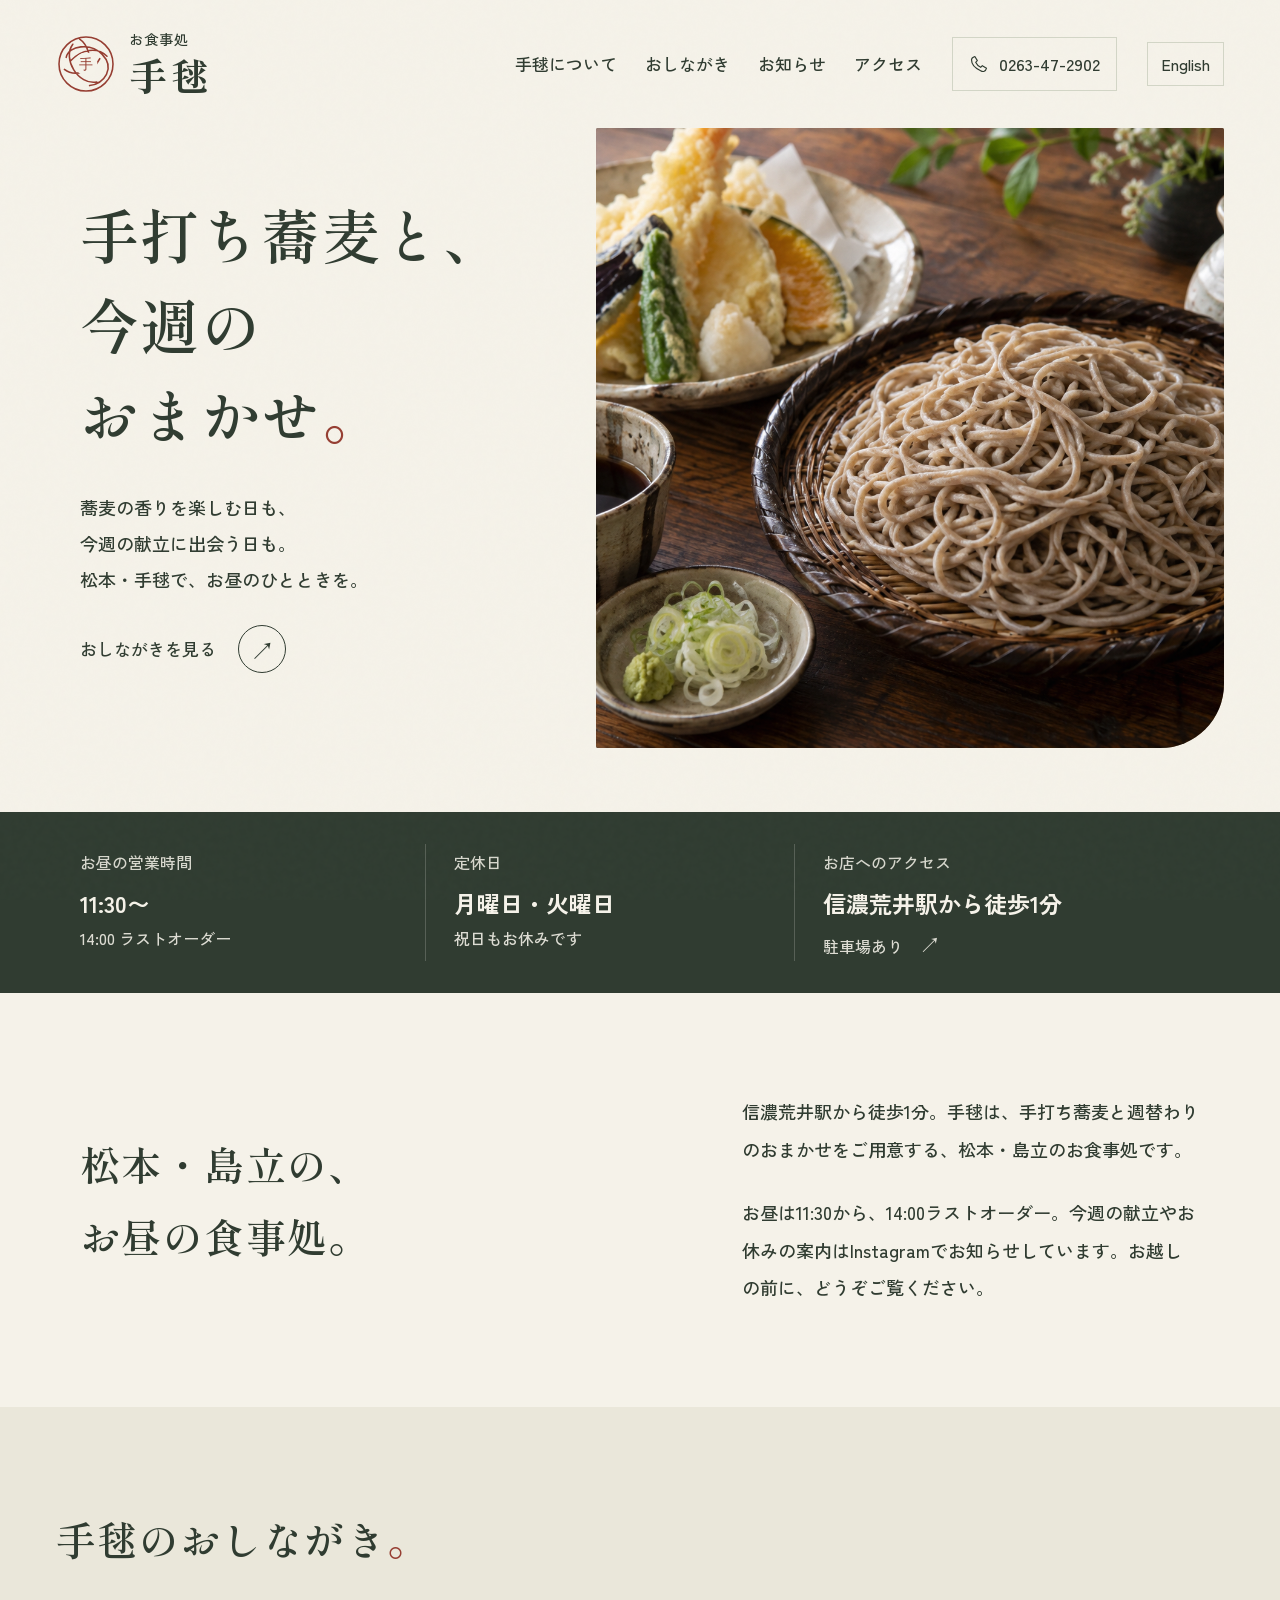
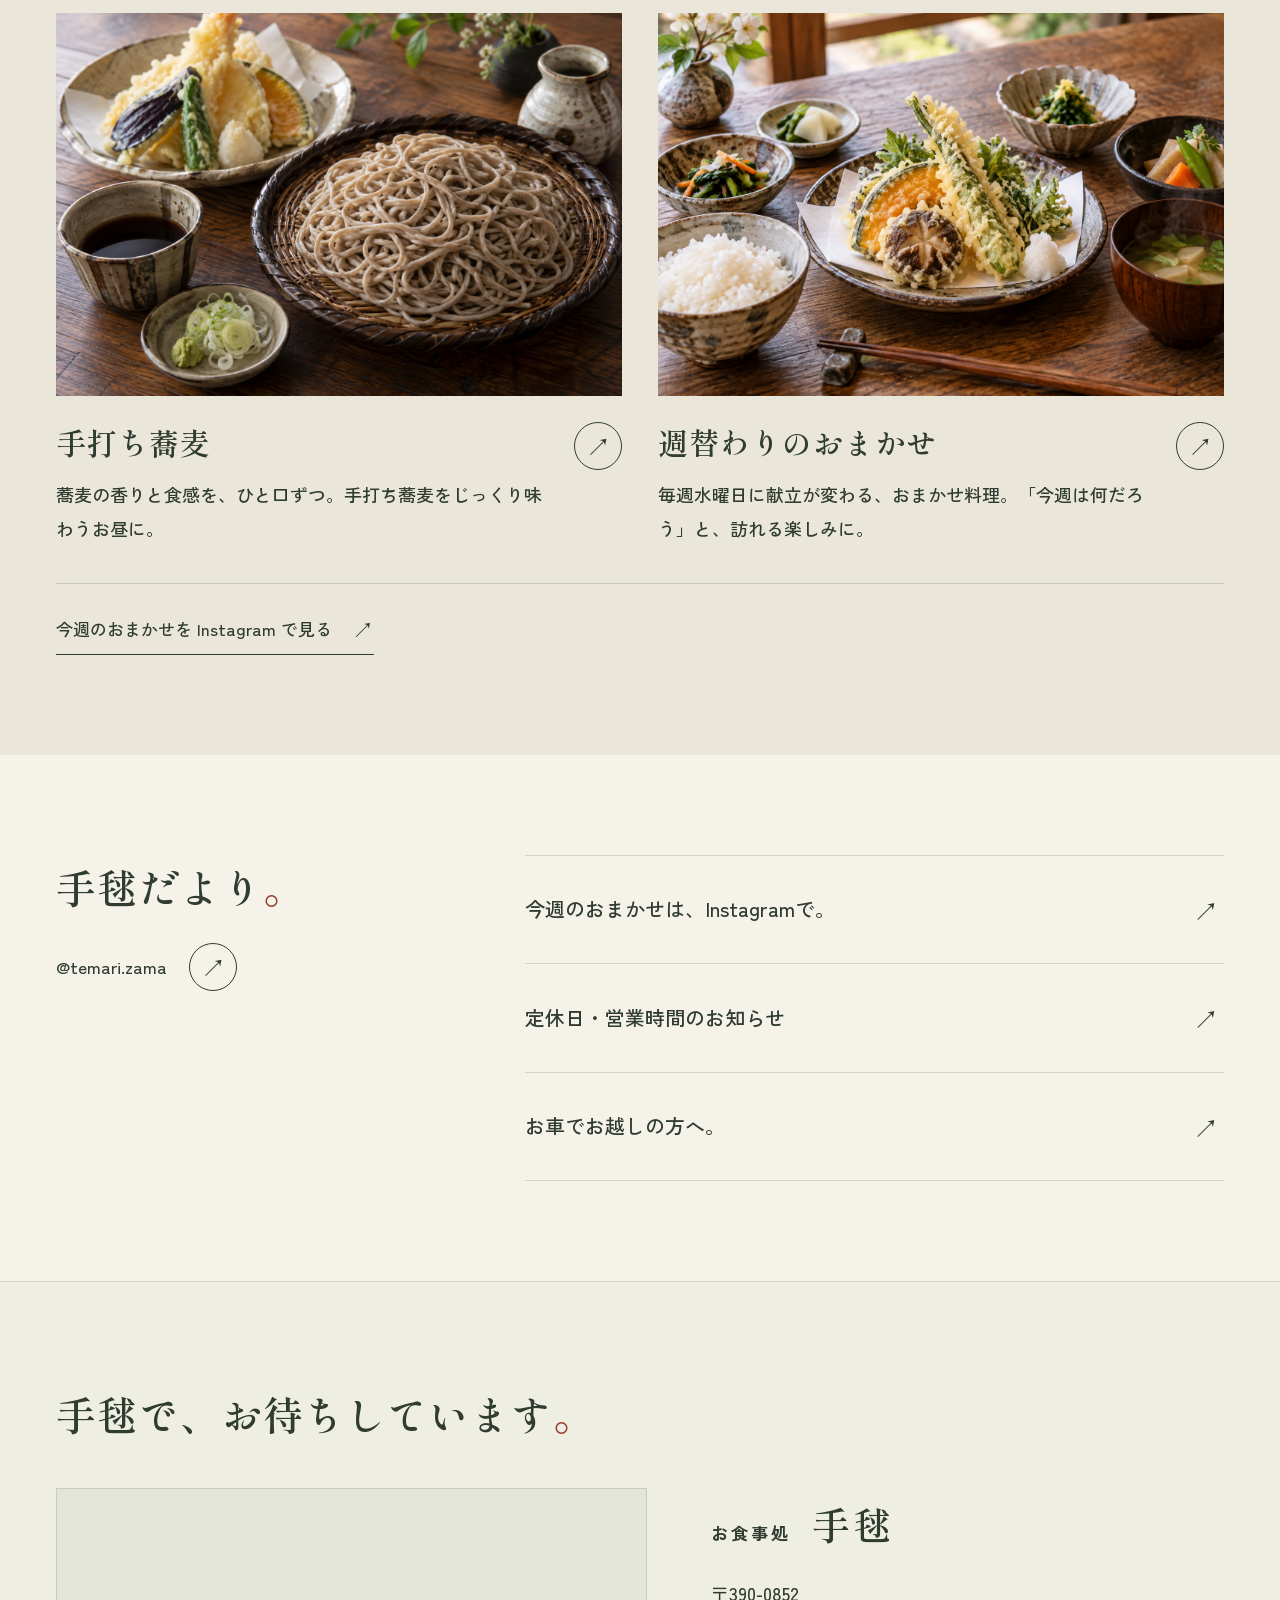
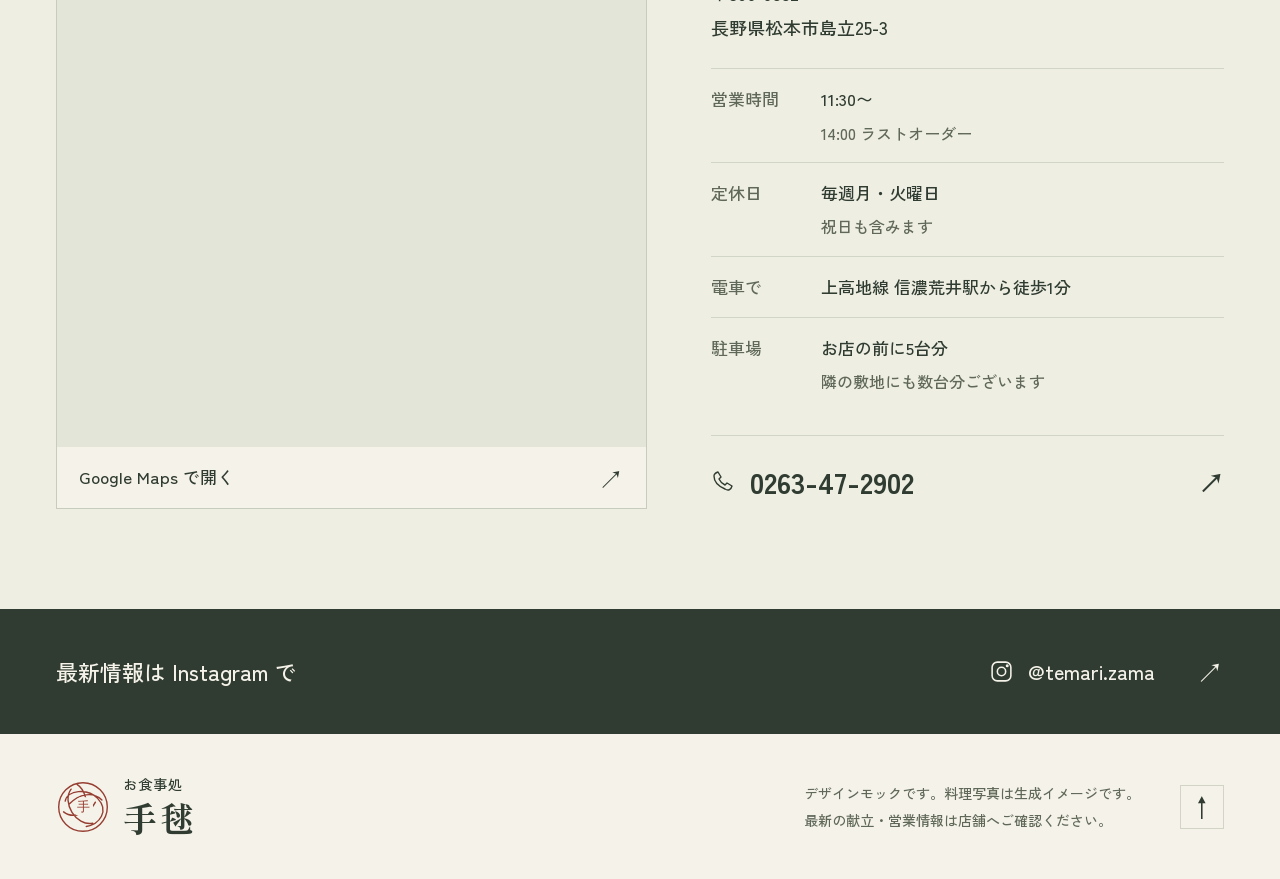
==== commit 8b915ccd: "Introduce meals and lunchtime context more clearly" ====
--- a/index.html
+++ b/index.html
@@ -4,8 +4,8 @@
   <meta charset="UTF-8">
   <meta name="viewport" content="width=device-width, initial-scale=1">
   <meta name="theme-color" content="#f5f2e9">
-  <meta name="description" content="松本・信濃荒井駅から徒歩1分。お食事処 手毬のウェブサイトデザインモック。手打ち蕎麦と毎週水曜日に変わるおまかせ料理をご紹介します。">
-  <title>お食事処 手毬｜手打ち蕎麦と、季節のおまかせ。［モック］</title>
+  <meta name="description" content="松本・島立、信濃荒井駅から徒歩1分のお食事処 手毬。手打ち蕎麦を味わい、毎週水曜日に変わるおまかせを楽しむお昼に。11:30開店、14:00ラストオーダー。ウェブサイトデザインモック。">
+  <title>お食事処 手毬｜手打ち蕎麦と、今週のおまかせ。［モック］</title>
   <link rel="icon" type="image/svg+xml" href="assets/temari-mark.svg">
   <link rel="preconnect" href="https://fonts.googleapis.com">
   <link rel="preconnect" href="https://fonts.gstatic.com" crossorigin>
@@ -36,8 +36,8 @@
   <main id="main">
     <section class="hero page-width" id="top" aria-labelledby="hero-title">
       <div class="hero-copy">
-        <h1 id="hero-title" data-i18n="hero.title">いつもの昼に、<br>ちょっといい<br>ひとときを<span class="red-stop">。</span></h1>
-        <p class="hero-subtitle" data-i18n="hero.subtitle">手打ち蕎麦と、季節のおまかせ。<br>信州・松本の「お食事処 手毬」です。</p>
+        <h1 id="hero-title" data-i18n="hero.title">手打ち蕎麦と、<br>今週の<br>おまかせ<span class="red-stop">。</span></h1>
+        <p class="hero-subtitle" data-i18n="hero.subtitle">蕎麦の香りを楽しむ日も、<br>今週の献立に出会う日も。<br>松本・手毬で、お昼のひとときを。</p>
         <a class="text-button" href="#menu" data-i18n="hero.menu">おしながきを見る <span class="round-arrow" aria-hidden="true">↗</span></a>
       </div>
       <div class="hero-visual">
@@ -54,16 +54,16 @@
     </section>
 
     <section class="about section-space page-width reveal" id="about" aria-labelledby="about-title">
-      <div class="about-heading"><h2 id="about-title" data-i18n="about.title">蕎麦を味わう。<br>季節を楽しむ。<br>そんなお昼を、手毬で。</h2></div>
-      <div class="about-body"><p data-i18n="about.body">松本、信濃荒井駅から歩いて一分。手打ち蕎麦と、毎週水曜日に変わるおまかせをご用意しています。</p><p data-i18n="about.welcome">お昼の楽しみを見つけに、どうぞ気軽にお立ち寄りください。</p></div>
+      <div class="about-heading"><h2 id="about-title" data-i18n="about.title">松本・島立の、<br>お昼の食事処。</h2></div>
+      <div class="about-body"><p data-i18n="about.body">信濃荒井駅から徒歩1分。手毬は、手打ち蕎麦と週替わりのおまかせをご用意する、松本・島立のお食事処です。</p><p data-i18n="about.welcome">お昼は11:30から、14:00ラストオーダー。今週の献立やお休みの案内はInstagramでお知らせしています。お越しの前に、どうぞご覧ください。</p></div>
     </section>
 
     <section class="menu-section section-space" id="menu" aria-labelledby="menu-title">
       <div class="page-width">
         <div class="section-top reveal"><div><h2 id="menu-title" data-i18n="menu.title">手毬のおしながき<span class="red-stop">。</span></h2></div></div>
         <div class="menu-grid">
-          <article class="menu-card reveal"><button class="menu-image-button" type="button" data-detail="soba" aria-label="手打ち蕎麦について見る" data-i18n-aria="aria.sobaImage"><img src="assets/soba-hero.png" alt="ざる蕎麦と天ぷらの盛り付けイメージ" data-i18n-alt="image.soba" width="1536" height="1024" loading="lazy"></button><div class="menu-card-body"><div><h3 data-i18n="menu.soba">手打ち蕎麦</h3></div><button class="round-arrow" type="button" data-detail="soba" aria-label="手打ち蕎麦の詳細を開く" data-i18n-aria="aria.sobaDetail">↗</button></div></article>
-          <article class="menu-card reveal"><button class="menu-image-button" type="button" data-detail="seasonal" aria-label="週替わりのおまかせについて見る" data-i18n-aria="aria.seasonalImage"><img src="assets/seasonal-lunch.png" alt="季節の野菜や小鉢を合わせた昼ごはんのイメージ" data-i18n-alt="image.seasonal" width="1536" height="1024" loading="lazy"></button><div class="menu-card-body"><div><h3 data-i18n="menu.seasonal">週替わりのおまかせ</h3><p data-i18n="menu.changes">毎週水曜日に変わります。</p></div><button class="round-arrow" type="button" data-detail="seasonal" aria-label="週替わりのおまかせの詳細を開く" data-i18n-aria="aria.seasonalDetail">↗</button></div></article>
+          <article class="menu-card reveal"><button class="menu-image-button" type="button" data-detail="soba" aria-label="手打ち蕎麦について見る" data-i18n-aria="aria.sobaImage"><img src="assets/soba-hero.png" alt="ざる蕎麦と天ぷらの盛り付けイメージ" data-i18n-alt="image.soba" width="1536" height="1024" loading="lazy"></button><div class="menu-card-body"><div><h3 data-i18n="menu.soba">手打ち蕎麦</h3><p data-i18n="menu.sobaDescription">蕎麦の香りと食感を、ひと口ずつ。手打ち蕎麦をじっくり味わうお昼に。</p></div><button class="round-arrow" type="button" data-detail="soba" aria-label="手打ち蕎麦の詳細を開く" data-i18n-aria="aria.sobaDetail">↗</button></div></article>
+          <article class="menu-card reveal"><button class="menu-image-button" type="button" data-detail="seasonal" aria-label="週替わりのおまかせについて見る" data-i18n-aria="aria.seasonalImage"><img src="assets/seasonal-lunch.png" alt="季節の野菜や小鉢を合わせた昼ごはんのイメージ" data-i18n-alt="image.seasonal" width="1536" height="1024" loading="lazy"></button><div class="menu-card-body"><div><h3 data-i18n="menu.seasonal">週替わりのおまかせ</h3><p data-i18n="menu.changes">毎週水曜日に献立が変わる、おまかせ料理。「今週は何だろう」と、訪れる楽しみに。</p></div><button class="round-arrow" type="button" data-detail="seasonal" aria-label="週替わりのおまかせの詳細を開く" data-i18n-aria="aria.seasonalDetail">↗</button></div></article>
         </div>
         <div class="menu-footnote"><a href="https://www.instagram.com/temari.zama/" target="_blank" rel="noopener noreferrer" data-i18n="menu.instagram">今週のおまかせを Instagram で見る <span aria-hidden="true">↗</span></a></div>
       </div>
--- a/styles.css
+++ b/styles.css
@@ -69,11 +69,13 @@
 .section-top h2, .news-title h2 { font-size: 40px; line-height: 1.6; letter-spacing: .035em; }
 .menu-grid { display: grid; grid-template-columns: 1fr 1fr; gap: 36px; }
 .menu-image-button { display: block; width: 100%; overflow: hidden; background: #c4b49a; }
-.menu-image-button img { width: 100%; aspect-ratio: 1.48; object-fit: cover; transition: transform .6s; }
+.menu-image-button img { width: 100%; height: auto; aspect-ratio: 1.48; object-fit: cover; transition: transform .6s; }
 .menu-image-button:hover img { transform: scale(1.045); }
-.menu-card-body { padding-top: 24px; display: flex; align-items: center; justify-content: space-between; gap: 18px; }
+.menu-card-body { padding-top: 24px; display: flex; align-items: flex-start; justify-content: space-between; gap: 18px; }
+.menu-card-body > div { min-width: 0; }
+.menu-card-body > .round-arrow { margin-top: 2px; }
 .menu-card h3 { font-size: 30px; line-height: 1.5; letter-spacing: .035em; }
-.menu-card p { font-size: 17px; margin-top: 9px; }
+.menu-card p { font-size: 18px; line-height: 1.9; margin-top: 12px; }
 .menu-footnote { margin-top: 38px; padding-top: 24px; border-top: 1px solid #c9cbbb; }
 .menu-footnote a { font-size: 17px; display: inline-flex; align-items: center; gap: 20px; border-bottom: 1px solid var(--ink); padding-bottom: 4px; }
 .menu-footnote a span { font-size: 22px; flex-shrink: 0; }
@@ -87,7 +89,7 @@
 .access-section { background: #eeeee3; border-top: 1px solid var(--line); }
 .access-grid { display: grid; grid-template-columns: 1.15fr 1fr; gap: 64px; align-items: stretch; }
 .map-frame { border: 1px solid #c7ccbc; position: relative; min-height: 530px; background: #e2e5d8; padding-bottom: 60px; }
-.map-frame iframe { border: 0; width: 100%; height: 100%; display: block; min-height: 470px; filter: grayscale(.7) saturate(.6); }
+.map-frame iframe { border: 0; width: 100%; height: 100%; display: block; min-height: 470px; }
 .map-link { position: absolute; bottom: 0; height: 61px; left: 0; right: 0; display: flex; align-items: center; justify-content: space-between; padding-inline: 22px; font-size: 17px; background: var(--paper); }
 .map-link span { font-size: 26px; }
 .map-link:hover { background: #e9ebdd; }
@@ -235,7 +237,7 @@
   .menu-grid { grid-template-columns: 1fr; gap: 34px; }
   .menu-card-body { padding-top: 19px; gap: 12px; }
   .menu-card h3 { font-size: 26px; }
-  .menu-card p { font-size: 16px; margin-top: 7px; }
+  .menu-card p { font-size: 17px; margin-top: 10px; }
   .menu-footnote { margin-top: 28px; padding-top: 22px; }
   .menu-footnote a { font-size: 16px; gap: 12px; }
   .news-title .text-button { margin-top: 17px; }
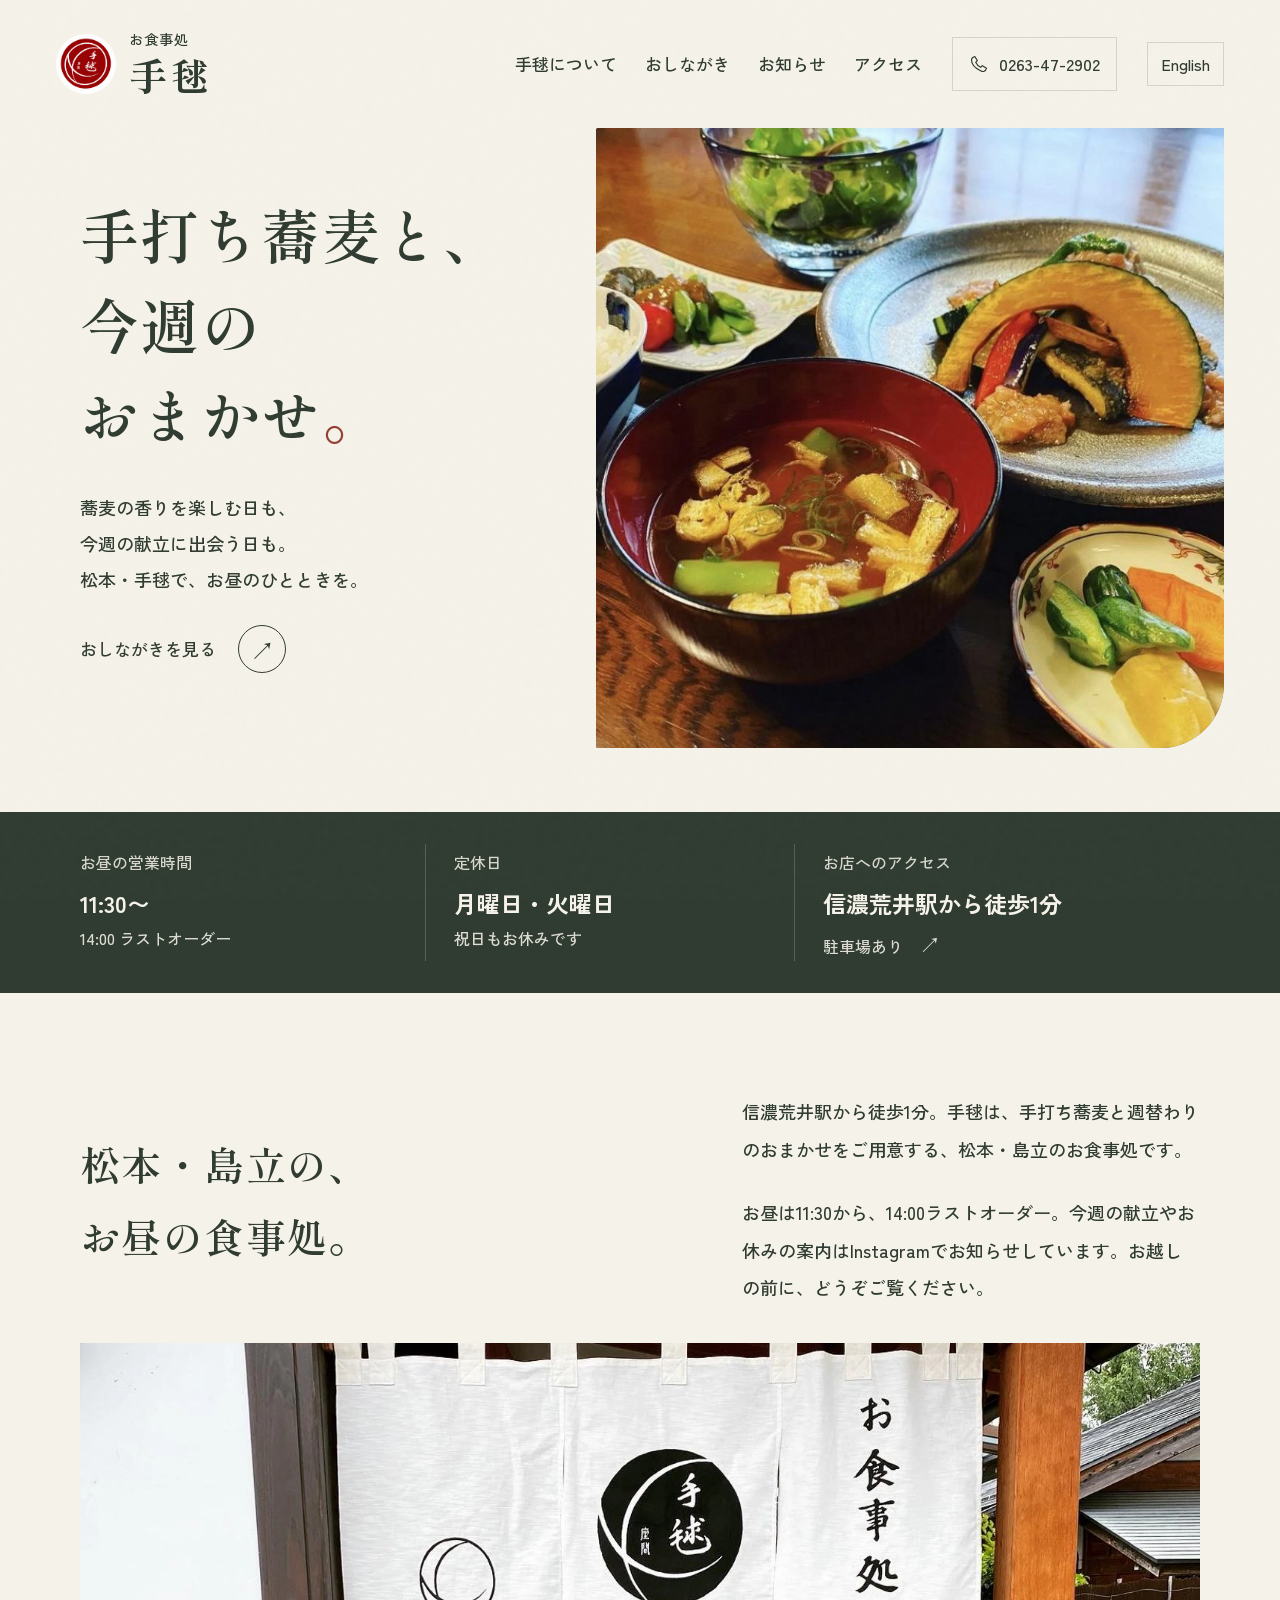
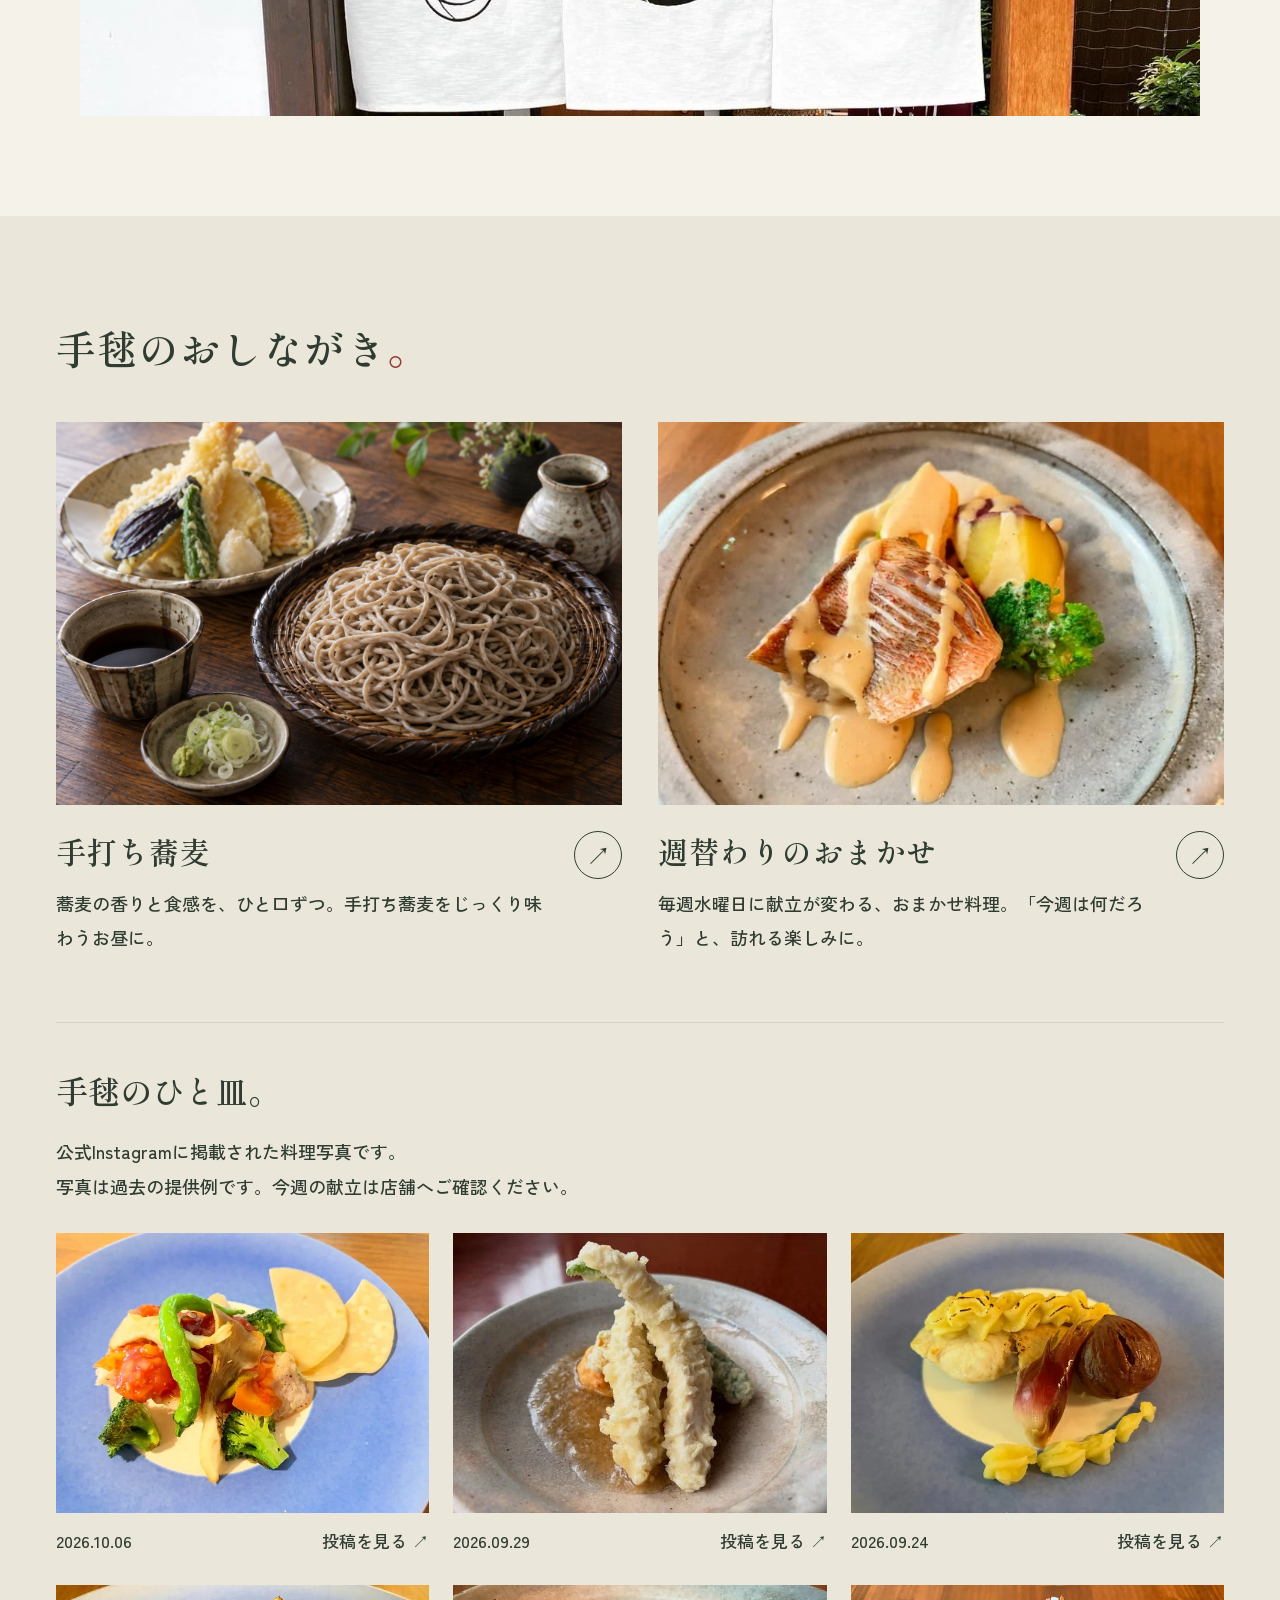
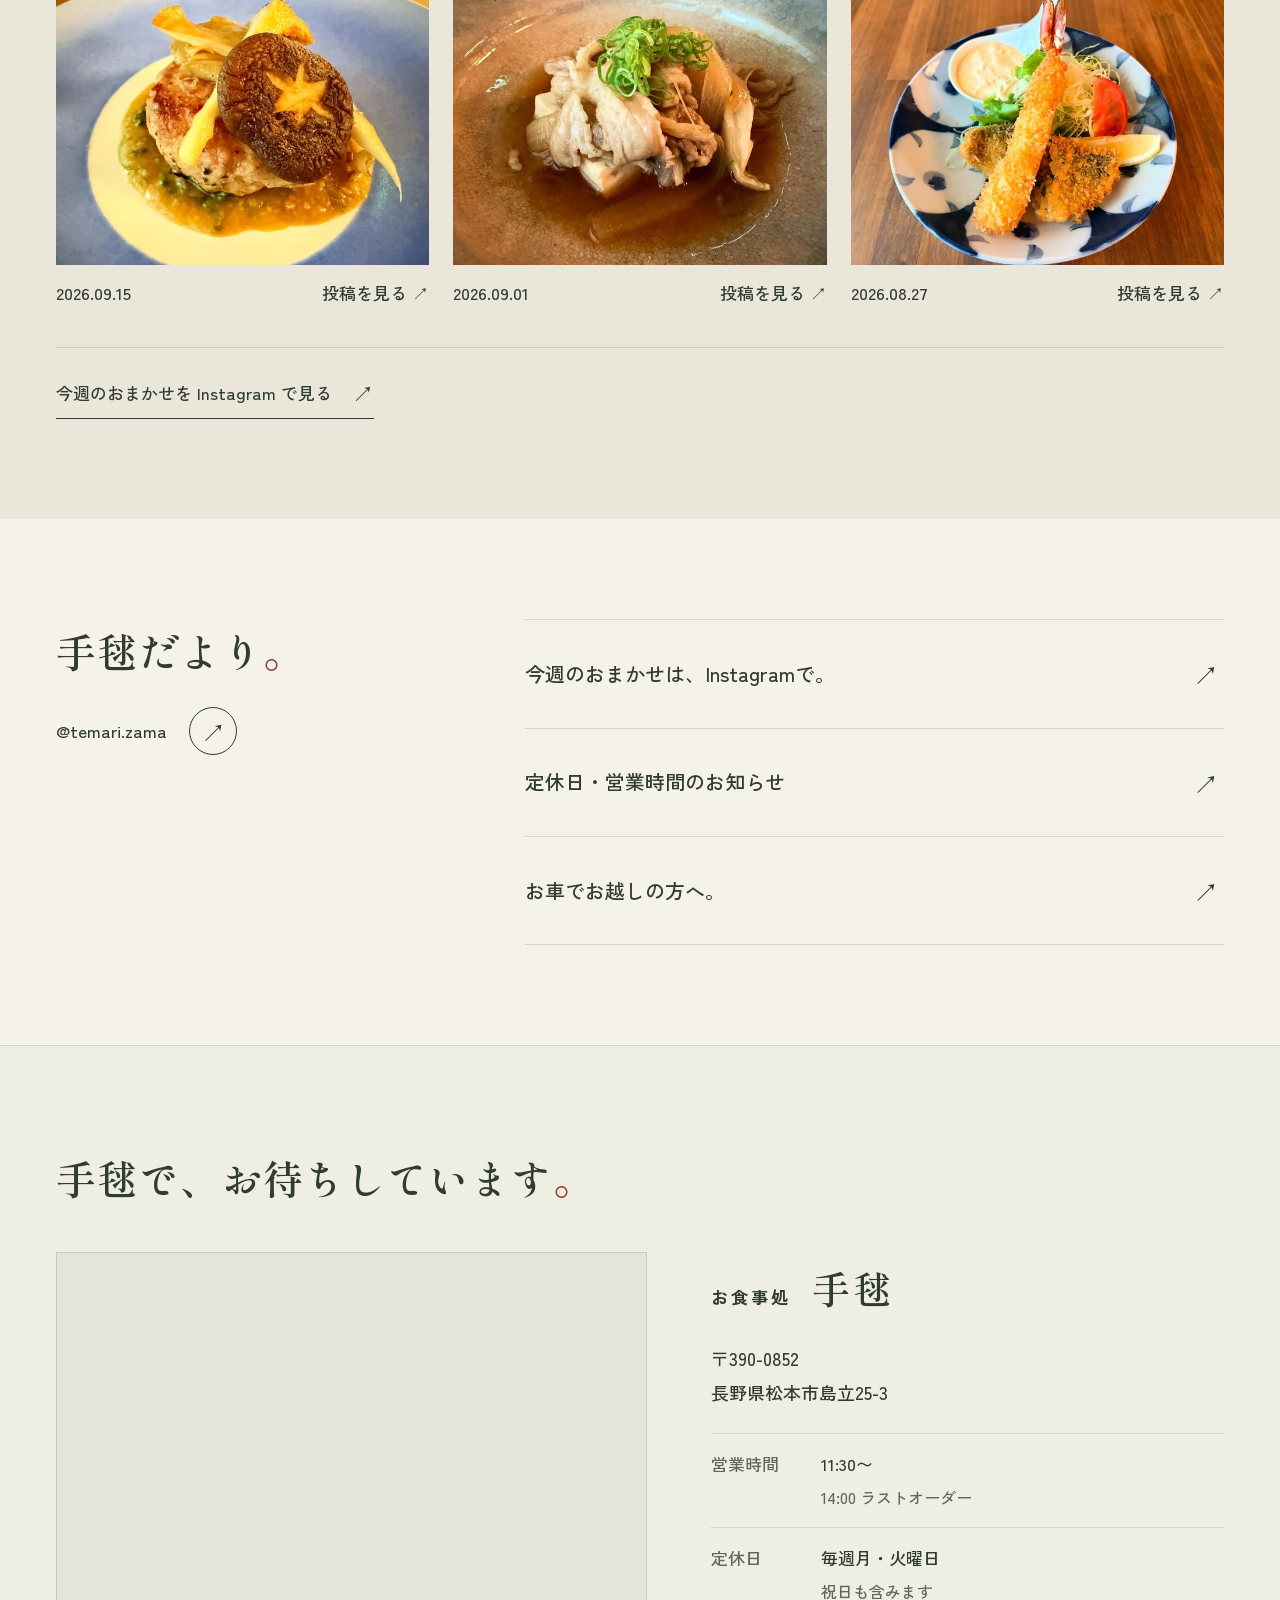
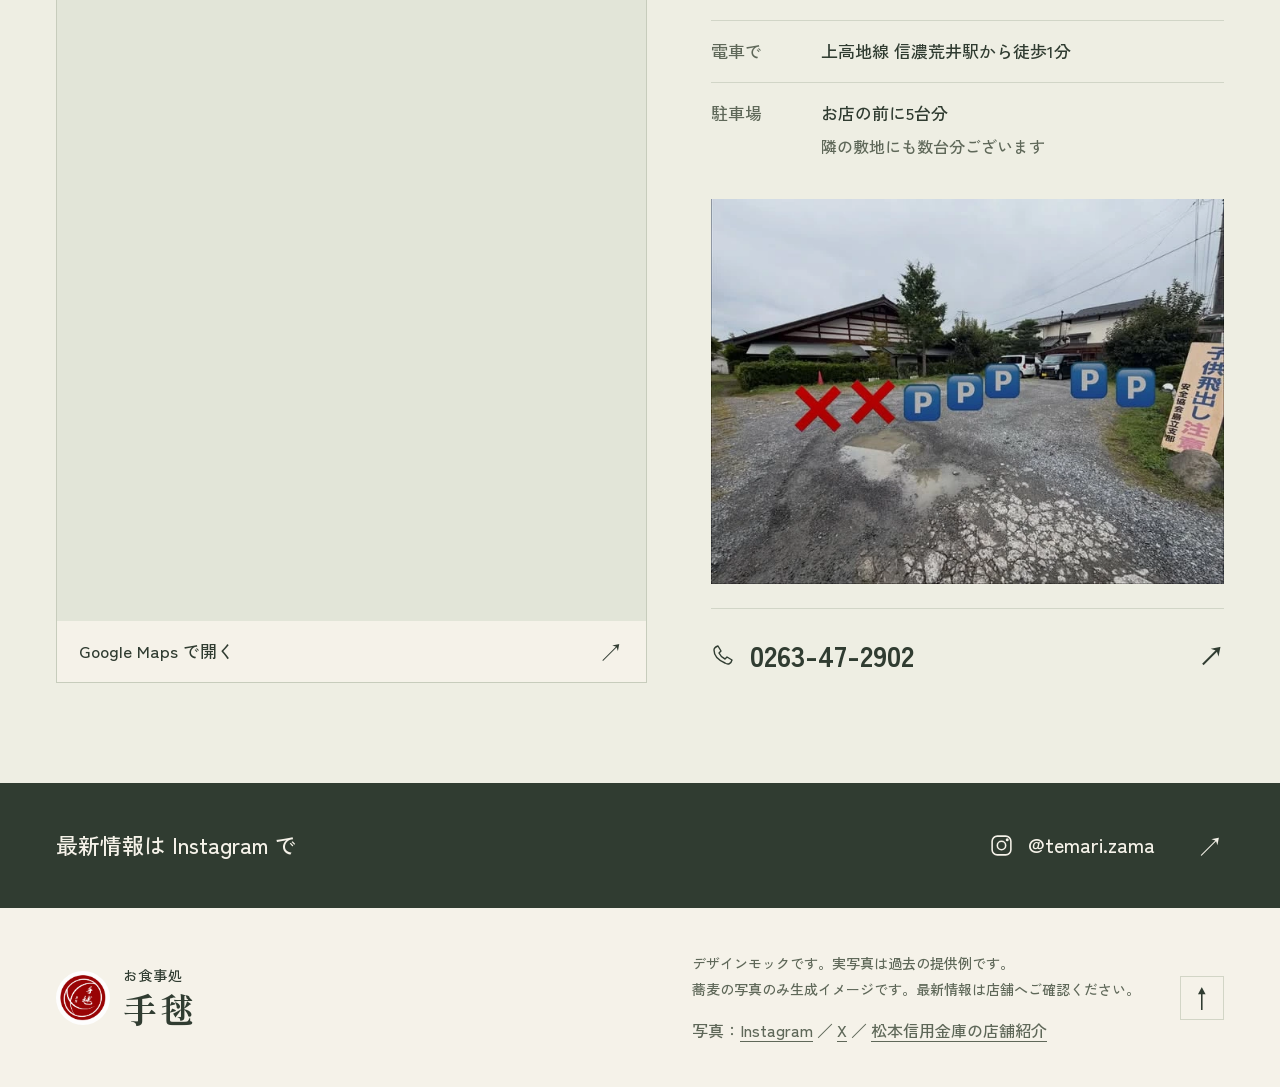
==== commit 012e9793: "Use real restaurant photos and supplied Temari logo" ====
--- a/index.html
+++ b/index.html
@@ -6,19 +6,19 @@
   <meta name="theme-color" content="#f5f2e9">
   <meta name="description" content="松本・島立、信濃荒井駅から徒歩1分のお食事処 手毬。手打ち蕎麦を味わい、毎週水曜日に変わるおまかせを楽しむお昼に。11:30開店、14:00ラストオーダー。ウェブサイトデザインモック。">
   <title>お食事処 手毬｜手打ち蕎麦と、今週のおまかせ。［モック］</title>
-  <link rel="icon" type="image/svg+xml" href="assets/temari-mark.svg">
+  <link rel="icon" type="image/png" href="assets/temari-logo.png">
   <link rel="preconnect" href="https://fonts.googleapis.com">
   <link rel="preconnect" href="https://fonts.gstatic.com" crossorigin>
   <link href="https://fonts.googleapis.com/css2?family=Shippori+Mincho:wght@500;600;700&family=Zen+Kaku+Gothic+New:wght@400;500;700&display=swap" rel="stylesheet">
-  <link rel="preload" as="image" href="assets/soba-hero.png">
-  <link rel="stylesheet" href="styles.css">
-  <script src="script.js" defer></script>
+  <link rel="preload" as="image" href="assets/real-photos/lunch.webp">
+  <link rel="stylesheet" href="styles.css?v=20261009-photos">
+  <script src="script.js?v=20261009-photos" defer></script>
 </head>
 <body>
   <a class="skip-link" href="#main" data-i18n="skip">本文へ移動</a>
   <header class="site-header">
     <a class="brand" href="#top" aria-label="お食事処 手毬 トップへ" data-i18n-aria="aria.home">
-      <img src="assets/temari-mark.svg" width="60" height="60" alt="">
+      <img src="assets/temari-logo.png" width="60" height="60" alt="">
       <span class="brand-type"><span class="brand-small" data-i18n="brand.kicker">お食事処</span><span class="brand-name" data-i18n="brand.name">手毬</span></span>
     </a>
     <nav class="desktop-nav" aria-label="メインナビゲーション" data-i18n-aria="aria.mainNav">
@@ -41,7 +41,7 @@
         <a class="text-button" href="#menu" data-i18n="hero.menu">おしながきを見る <span class="round-arrow" aria-hidden="true">↗</span></a>
       </div>
       <div class="hero-visual">
-        <img class="hero-image" src="assets/soba-hero.png" alt="木の食卓に並ぶざる蕎麦と天ぷらのイメージ" data-i18n-alt="image.hero" width="1536" height="1024" fetchpriority="high">
+        <img class="hero-image" src="assets/real-photos/lunch.webp" alt="手毬の料理、ご飯、汁物、小鉢が並んだ食卓" data-i18n-alt="image.hero" width="1125" height="857" fetchpriority="high">
       </div>
     </section>
 
@@ -56,14 +56,28 @@
     <section class="about section-space page-width reveal" id="about" aria-labelledby="about-title">
       <div class="about-heading"><h2 id="about-title" data-i18n="about.title">松本・島立の、<br>お昼の食事処。</h2></div>
       <div class="about-body"><p data-i18n="about.body">信濃荒井駅から徒歩1分。手毬は、手打ち蕎麦と週替わりのおまかせをご用意する、松本・島立のお食事処です。</p><p data-i18n="about.welcome">お昼は11:30から、14:00ラストオーダー。今週の献立やお休みの案内はInstagramでお知らせしています。お越しの前に、どうぞご覧ください。</p></div>
+      <a class="about-photo" href="https://x.com/qif5amQObpr14Ug" target="_blank" rel="noopener noreferrer" aria-label="手毬の暖簾写真の掲載元を見る" data-i18n-aria="aria.storefrontSource"><img src="assets/real-photos/storefront.webp" alt="お食事処 手毬の暖簾と木の入口" data-i18n-alt="image.storefront" width="1500" height="500" loading="lazy"></a>
     </section>
 
     <section class="menu-section section-space" id="menu" aria-labelledby="menu-title">
       <div class="page-width">
         <div class="section-top reveal"><div><h2 id="menu-title" data-i18n="menu.title">手毬のおしながき<span class="red-stop">。</span></h2></div></div>
         <div class="menu-grid">
-          <article class="menu-card reveal"><button class="menu-image-button" type="button" data-detail="soba" aria-label="手打ち蕎麦について見る" data-i18n-aria="aria.sobaImage"><img src="assets/soba-hero.png" alt="ざる蕎麦と天ぷらの盛り付けイメージ" data-i18n-alt="image.soba" width="1536" height="1024" loading="lazy"></button><div class="menu-card-body"><div><h3 data-i18n="menu.soba">手打ち蕎麦</h3><p data-i18n="menu.sobaDescription">蕎麦の香りと食感を、ひと口ずつ。手打ち蕎麦をじっくり味わうお昼に。</p></div><button class="round-arrow" type="button" data-detail="soba" aria-label="手打ち蕎麦の詳細を開く" data-i18n-aria="aria.sobaDetail">↗</button></div></article>
-          <article class="menu-card reveal"><button class="menu-image-button" type="button" data-detail="seasonal" aria-label="週替わりのおまかせについて見る" data-i18n-aria="aria.seasonalImage"><img src="assets/seasonal-lunch.png" alt="季節の野菜や小鉢を合わせた昼ごはんのイメージ" data-i18n-alt="image.seasonal" width="1536" height="1024" loading="lazy"></button><div class="menu-card-body"><div><h3 data-i18n="menu.seasonal">週替わりのおまかせ</h3><p data-i18n="menu.changes">毎週水曜日に献立が変わる、おまかせ料理。「今週は何だろう」と、訪れる楽しみに。</p></div><button class="round-arrow" type="button" data-detail="seasonal" aria-label="週替わりのおまかせの詳細を開く" data-i18n-aria="aria.seasonalDetail">↗</button></div></article>
+          <article class="menu-card reveal"><button class="menu-image-button" type="button" data-detail="soba" aria-label="手打ち蕎麦について見る" data-i18n-aria="aria.sobaImage"><img src="assets/soba-hero.png" alt="モック用の生成画像：ざる蕎麦と天ぷら" data-i18n-alt="image.soba" width="1536" height="1024" loading="lazy"></button><div class="menu-card-body"><div><h3 data-i18n="menu.soba">手打ち蕎麦</h3><p data-i18n="menu.sobaDescription">蕎麦の香りと食感を、ひと口ずつ。手打ち蕎麦をじっくり味わうお昼に。</p></div><button class="round-arrow" type="button" data-detail="soba" aria-label="手打ち蕎麦の詳細を開く" data-i18n-aria="aria.sobaDetail">↗</button></div></article>
+          <article class="menu-card reveal"><button class="menu-image-button" type="button" data-detail="seasonal" aria-label="週替わりのおまかせについて見る" data-i18n-aria="aria.seasonalImage"><img src="assets/real-photos/dish-2026-09-08.webp" alt="陶器の皿に盛られた料理と野菜" data-i18n-alt="image.seasonal" width="640" height="480" loading="lazy"></button><div class="menu-card-body"><div><h3 data-i18n="menu.seasonal">週替わりのおまかせ</h3><p data-i18n="menu.changes">毎週水曜日に献立が変わる、おまかせ料理。「今週は何だろう」と、訪れる楽しみに。</p></div><button class="round-arrow" type="button" data-detail="seasonal" aria-label="週替わりのおまかせの詳細を開く" data-i18n-aria="aria.seasonalDetail">↗</button></div></article>
+        </div>
+
+        <div class="food-gallery reveal" id="food-gallery" aria-labelledby="gallery-title">
+          <h3 id="gallery-title" data-i18n="gallery.title">手毬のひと皿。</h3>
+          <p class="gallery-intro" data-i18n="gallery.intro">公式Instagramに掲載された料理写真です。<br>写真は過去の提供例です。今週の献立は店舗へご確認ください。</p>
+          <div class="food-gallery-grid">
+            <a class="food-photo" href="https://www.instagram.com/temari.zama/p/DeLQrZXAWH_/" target="_blank" rel="noopener noreferrer"><img src="assets/real-photos/dish-2026-10-06.webp" alt="青い皿に盛られた料理と野菜" data-i18n-alt="gallery.image.blue" width="640" height="481" loading="lazy"><span class="food-photo-caption"><time datetime="2026-10-06">2026.10.06</time><span data-i18n="gallery.post">投稿を見る <span aria-hidden="true">↗</span></span></span></a>
+            <a class="food-photo" href="https://www.instagram.com/temari.zama/p/Dd5O3phgcw6/" target="_blank" rel="noopener noreferrer"><img src="assets/real-photos/dish-2026-09-29.webp" alt="器に盛られた揚げ物とソース" data-i18n-alt="gallery.image.fried" width="640" height="480" loading="lazy"><span class="food-photo-caption"><time datetime="2026-09-29">2026.09.29</time><span data-i18n="gallery.post">投稿を見る <span aria-hidden="true">↗</span></span></span></a>
+            <a class="food-photo" href="https://www.instagram.com/temari.zama/p/DdsU3VbgaHN/" target="_blank" rel="noopener noreferrer"><img src="assets/real-photos/dish-2026-09-24.webp" alt="青い皿に盛られた料理と黄色のソース" data-i18n-alt="gallery.image.yellow" width="640" height="480" loading="lazy"><span class="food-photo-caption"><time datetime="2026-09-24">2026.09.24</time><span data-i18n="gallery.post">投稿を見る <span aria-hidden="true">↗</span></span></span></a>
+            <a class="food-photo" href="https://www.instagram.com/temari.zama/p/DdVL3PkgW3K/" target="_blank" rel="noopener noreferrer"><img src="assets/real-photos/dish-2026-09-15.webp" alt="青い皿に盛られた料理と野菜の盛り付け" data-i18n-alt="gallery.image.round" width="640" height="480" loading="lazy"><span class="food-photo-caption"><time datetime="2026-09-15">2026.09.15</time><span data-i18n="gallery.post">投稿を見る <span aria-hidden="true">↗</span></span></span></a>
+            <a class="food-photo" href="https://www.instagram.com/temari.zama/p/DcxLNSoAZI1/" target="_blank" rel="noopener noreferrer"><img src="assets/real-photos/dish-2026-09-01.webp" alt="陶器の器に盛られた料理とねぎ" data-i18n-alt="gallery.image.bowl" width="640" height="480" loading="lazy"><span class="food-photo-caption"><time datetime="2026-09-01">2026.09.01</time><span data-i18n="gallery.post">投稿を見る <span aria-hidden="true">↗</span></span></span></a>
+            <a class="food-photo" href="https://www.instagram.com/temari.zama/p/DckRGs_gUB_/" target="_blank" rel="noopener noreferrer"><img src="assets/real-photos/dish-2026-08-27.webp" alt="皿に盛られた揚げ物と野菜" data-i18n-alt="gallery.image.crumbed" width="640" height="480" loading="lazy"><span class="food-photo-caption"><time datetime="2026-08-27">2026.08.27</time><span data-i18n="gallery.post">投稿を見る <span aria-hidden="true">↗</span></span></span></a>
+          </div>
         </div>
         <div class="menu-footnote"><a href="https://www.instagram.com/temari.zama/" target="_blank" rel="noopener noreferrer" data-i18n="menu.instagram">今週のおまかせを Instagram で見る <span aria-hidden="true">↗</span></a></div>
       </div>
@@ -83,7 +97,7 @@
         <div class="section-top reveal"><div><h2 id="access-title" data-i18n="access.title">手毬で、お待ちしています<span class="red-stop">。</span></h2></div></div>
         <div class="access-grid reveal">
           <div class="map-frame"><iframe title="お食事処 手毬の所在地：長野県松本市島立25-3" data-i18n-title="map.title" src="https://maps.google.com/maps?q=%E6%89%8B%E6%AF%AC%20%E9%95%B7%E9%87%8E%E7%9C%8C%E6%9D%BE%E6%9C%AC%E5%B8%82%E5%B3%B6%E7%AB%8B25-3&amp;z=16&amp;output=embed" loading="lazy" referrerpolicy="no-referrer-when-downgrade" allowfullscreen></iframe><a class="map-link" data-i18n="map.open" href="https://maps.app.goo.gl/zdjdHgAQyX1SE58v7?g_st=ic" target="_blank" rel="noopener noreferrer">Google Maps で開く <span aria-hidden="true">↗</span></a></div>
-          <div class="store-details"><h3 data-i18n="store.name"><span>お食事処</span> 手毬</h3><p class="store-address" data-i18n="store.address">〒390-0852<br>長野県松本市島立25-3</p><dl><div><dt data-i18n="hours.label">営業時間</dt><dd data-i18n="hours.detail">11:30〜<span>14:00 ラストオーダー</span></dd></div><div><dt data-i18n="closed.label">定休日</dt><dd data-i18n="closed.detail">毎週月・火曜日<span>祝日も含みます</span></dd></div><div><dt data-i18n="access.trainLabel">電車で</dt><dd data-i18n="access.train">上高地線 信濃荒井駅から徒歩1分</dd></div><div><dt data-i18n="access.parkingLabel">駐車場</dt><dd data-i18n="access.parking">お店の前に5台分<span>隣の敷地にも数台分ございます</span></dd></div></dl><a class="store-phone" href="tel:0263472902"><svg viewBox="0 0 24 24" aria-hidden="true"><path d="m7 3 3 5-2 2c1.3 2.8 3.2 4.7 6 6l2-2 5 3c-1 4-4 5-7 3C7 17 3 13 3 7c0-2 1-3 4-4Z"/></svg>0263-47-2902<span aria-hidden="true">↗</span></a></div>
+          <div class="store-details"><h3 data-i18n="store.name"><span>お食事処</span> 手毬</h3><p class="store-address" data-i18n="store.address">〒390-0852<br>長野県松本市島立25-3</p><dl><div><dt data-i18n="hours.label">営業時間</dt><dd data-i18n="hours.detail">11:30〜<span>14:00 ラストオーダー</span></dd></div><div><dt data-i18n="closed.label">定休日</dt><dd data-i18n="closed.detail">毎週月・火曜日<span>祝日も含みます</span></dd></div><div><dt data-i18n="access.trainLabel">電車で</dt><dd data-i18n="access.train">上高地線 信濃荒井駅から徒歩1分</dd></div><div><dt data-i18n="access.parkingLabel">駐車場</dt><dd data-i18n="access.parking">お店の前に5台分<span>隣の敷地にも数台分ございます</span></dd></div></dl><a class="parking-photo" href="https://www.instagram.com/temari.zama/p/DdxdMf4BHyz/" target="_blank" rel="noopener noreferrer" aria-label="駐車場写真の公式投稿を見る" data-i18n-aria="aria.parkingSource"><img src="assets/real-photos/parking-2026-09-26.webp" alt="Pの印で駐車位置を示した手毬の駐車場" data-i18n-alt="image.parking" width="640" height="480" loading="lazy"></a><a class="store-phone" href="tel:0263472902"><svg viewBox="0 0 24 24" aria-hidden="true"><path d="m7 3 3 5-2 2c1.3 2.8 3.2 4.7 6 6l2-2 5 3c-1 4-4 5-7 3C7 17 3 13 3 7c0-2 1-3 4-4Z"/></svg>0263-47-2902<span aria-hidden="true">↗</span></a></div>
         </div>
       </div>
     </section>
@@ -91,7 +105,7 @@
     <section class="instagram-strip" aria-label="Instagramで最新情報を見る" data-i18n-aria="aria.instagram"><div class="page-width"><span class="instagram-heading" data-i18n="instagram.title">最新情報は Instagram で</span><a href="https://www.instagram.com/temari.zama/" target="_blank" rel="noopener noreferrer"><svg viewBox="0 0 24 24" aria-hidden="true"><rect x="3" y="3" width="18" height="18" rx="5"/><circle cx="12" cy="12" r="4"/><circle cx="17.5" cy="6.5" r=".7"/></svg><span>@temari.zama</span><span aria-hidden="true">↗</span></a></div></section>
   </main>
 
-  <footer class="site-footer page-width"><a class="brand footer-brand" href="#top" aria-label="ページの先頭へ" data-i18n-aria="aria.top"><img src="assets/temari-mark.svg" width="50" height="50" alt=""><span class="brand-type"><span class="brand-small" data-i18n="brand.kicker">お食事処</span><span class="brand-name" data-i18n="brand.name">手毬</span></span></a><div class="footer-note"><p data-i18n="footer.note">デザインモックです。料理写真は生成イメージです。<br>最新の献立・営業情報は店舗へご確認ください。</p></div><a class="back-top" href="#top" aria-label="ページの先頭へ" data-i18n-aria="aria.top">↑</a></footer>
+  <footer class="site-footer page-width"><a class="brand footer-brand" href="#top" aria-label="ページの先頭へ" data-i18n-aria="aria.top"><img src="assets/temari-logo.png" width="50" height="50" alt=""><span class="brand-type"><span class="brand-small" data-i18n="brand.kicker">お食事処</span><span class="brand-name" data-i18n="brand.name">手毬</span></span></a><div class="footer-note"><p data-i18n="footer.note">デザインモックです。実写真は過去の提供例です。<br>蕎麦の写真のみ生成イメージです。最新情報は店舗へご確認ください。</p><p class="photo-credits"><span data-i18n="footer.photos">写真：</span><a href="https://www.instagram.com/temari.zama/" target="_blank" rel="noopener noreferrer">Instagram</a> ／ <a href="https://x.com/qif5amQObpr14Ug" target="_blank" rel="noopener noreferrer">X</a> ／ <a href="https://support.m-shinkin.com/otoku/2021/08/690.php" target="_blank" rel="noopener noreferrer" data-i18n="footer.bank">松本信用金庫の店舗紹介</a></p></div><a class="back-top" href="#top" aria-label="ページの先頭へ" data-i18n-aria="aria.top">↑</a></footer>
 
   <div class="mobile-contact"><a href="#access" data-i18n="contact.map">地図・アクセス <span aria-hidden="true">↗</span></a><a href="tel:0263472902" data-i18n="contact.call">電話で問い合わせ <span aria-hidden="true">↗</span></a></div>
 
--- a/styles.css
+++ b/styles.css
@@ -28,6 +28,7 @@
 .skip-link:focus { top: 10px; }
 .site-header { height: 128px; display: flex; align-items: center; gap: 30px; max-width: 1392px; margin: auto; padding-inline: 56px; position: relative; z-index: 30; }
 .brand { display: flex; align-items: center; gap: 13px; flex-shrink: 0; }
+.brand > img { border-radius: 50%; }
 .brand-type { display: flex; flex-direction: column; line-height: 1.15; gap: 6px; }
 .brand-small { font-family: var(--sans); font-size: 14px; letter-spacing: .06em; }
 .brand-name { font-family: var(--serif); font-weight: 700; font-size: 38px; letter-spacing: .1em; }
@@ -49,8 +50,8 @@
 .round-arrow { width: 48px; height: 48px; border-radius: 50%; border: 1px solid var(--ink); display: inline-flex; align-items: center; justify-content: center; font-family: var(--sans); font-size: 25px; line-height: 1; flex-shrink: 0; transition: background .25s, color .25s, transform .25s; }
 .text-button:hover .round-arrow, .round-arrow:hover { background: var(--ink); color: var(--paper); transform: rotate(12deg); }
 .hero-visual { overflow: hidden; height: 620px; border-radius: 2px 2px 64px 2px; animation: fade-in 1.1s both; background: #85705b; }
-.hero-image { width: 100%; height: 100%; object-fit: cover; object-position: 55% center; transition: transform 1s; }
-.hero-visual:hover .hero-image { transform: scale(1.025); }
+.hero-image { width: 100%; height: 100%; object-fit: cover; object-position: 55% center; transform: scale(1.06); transition: transform 1s; }
+.hero-visual:hover .hero-image { transform: scale(1.08); }
 .quick-info { margin-top: 18px; background: var(--ink); color: var(--paper); }
 .quick-info-inner { display: grid; grid-template-columns: 1fr 1fr 1.16fr; padding-block: 32px; }
 .quick-info-inner > div, .quick-info-inner > a { padding-inline: 28px; border-right: 1px solid #f5f2e933; }
@@ -60,7 +61,9 @@
 .quick-info p { font-size: 23px; font-weight: 700; margin-top: 7px; line-height: 1.6; }
 .quick-info small { font-size: 16px; font-weight: 500; display: block; color: #f5f2e9e0; margin-top: 4px; }
 .quick-info small span { font-size: 22px; margin-left: 12px; }
-.about { display: grid; grid-template-columns: 1.25fr 1fr; gap: 90px; align-items: center; padding-inline: 24px; }
+.about { display: grid; grid-template-columns: 1.25fr 1fr; column-gap: 90px; row-gap: 36px; align-items: center; padding-inline: 24px; }
+.about-photo { grid-column: 1 / -1; display: block; overflow: hidden; }
+.about-photo img { width: 100%; height: auto; aspect-ratio: 3; object-fit: cover; }
 .about h2 { font-size: 40px; line-height: 1.8; letter-spacing: .035em; }
 .about-body { font-size: 18px; line-height: 2.1; }
 .about-body p + p { margin-top: 25px; }
@@ -79,6 +82,16 @@
 .menu-footnote { margin-top: 38px; padding-top: 24px; border-top: 1px solid #c9cbbb; }
 .menu-footnote a { font-size: 17px; display: inline-flex; align-items: center; gap: 20px; border-bottom: 1px solid var(--ink); padding-bottom: 4px; }
 .menu-footnote a span { font-size: 22px; flex-shrink: 0; }
+.food-gallery { margin-top: 68px; padding-top: 42px; border-top: 1px solid var(--line); }
+.food-gallery h3 { font-size: 32px; line-height: 1.6; }
+.gallery-intro { max-width: 760px; margin-block: 18px 30px; font-size: 18px; }
+.food-gallery-grid { display: grid; grid-template-columns: repeat(3, minmax(0, 1fr)); gap: 28px 24px; }
+.food-photo { display: block; min-width: 0; }
+.food-photo img { width: 100%; height: auto; aspect-ratio: 4 / 3; object-fit: cover; }
+.food-photo-caption { display: flex; justify-content: space-between; flex-wrap: wrap; gap: 6px 12px; margin-top: 12px; font-size: 17px; }
+.food-photo:hover .food-photo-caption { text-decoration: underline; text-underline-offset: 5px; }
+.parking-photo { display: block; margin-block: 20px 24px; }
+.parking-photo img { width: 100%; height: auto; }
 .news-section { display: grid; grid-template-columns: 1fr 1.8fr; gap: 80px; }
 .news-title .text-button { margin-top: 24px; }
 .news-list { border-top: 1px solid var(--line); }
@@ -89,7 +102,7 @@
 .access-section { background: #eeeee3; border-top: 1px solid var(--line); }
 .access-grid { display: grid; grid-template-columns: 1.15fr 1fr; gap: 64px; align-items: stretch; }
 .map-frame { border: 1px solid #c7ccbc; position: relative; min-height: 530px; background: #e2e5d8; padding-bottom: 60px; }
-.map-frame iframe { border: 0; width: 100%; height: 100%; display: block; min-height: 470px; }
+.map-frame iframe { border: 0; width: 100%; height: 100%; display: block; min-height: 470px; filter: none; }
 .map-link { position: absolute; bottom: 0; height: 61px; left: 0; right: 0; display: flex; align-items: center; justify-content: space-between; padding-inline: 22px; font-size: 17px; background: var(--paper); }
 .map-link span { font-size: 26px; }
 .map-link:hover { background: #e9ebdd; }
@@ -116,6 +129,18 @@
 .footer-brand .brand-name { font-size: 34px; }
 .footer-note { margin-left: auto; }
 .footer-note p { font-size: 14px; line-height: 1.9; color: var(--muted); }
+.footer-note .photo-credits { font-size: 16px; margin-top: 12px; }
+.photo-credits a { text-decoration: underline; text-underline-offset: 4px; }
+@media (max-width: 900px) {
+  .food-gallery-grid { grid-template-columns: repeat(2, minmax(0, 1fr)); }
+}
+@media (max-width: 600px) {
+  .about-photo img { aspect-ratio: 2; }
+  .food-gallery { margin-top: 46px; padding-top: 30px; }
+  .food-gallery h3 { font-size: 28px; }
+  .food-gallery-grid { grid-template-columns: 1fr; gap: 28px; }
+  .gallery-intro { font-size: 17px; }
+}
 .back-top { display: flex; align-items: center; justify-content: center; border: 1px solid var(--line); width: 44px; height: 44px; font-size: 26px; flex-shrink: 0; }
 .back-top:hover { background: var(--paper-deep); }
 .mobile-contact { display: none; }
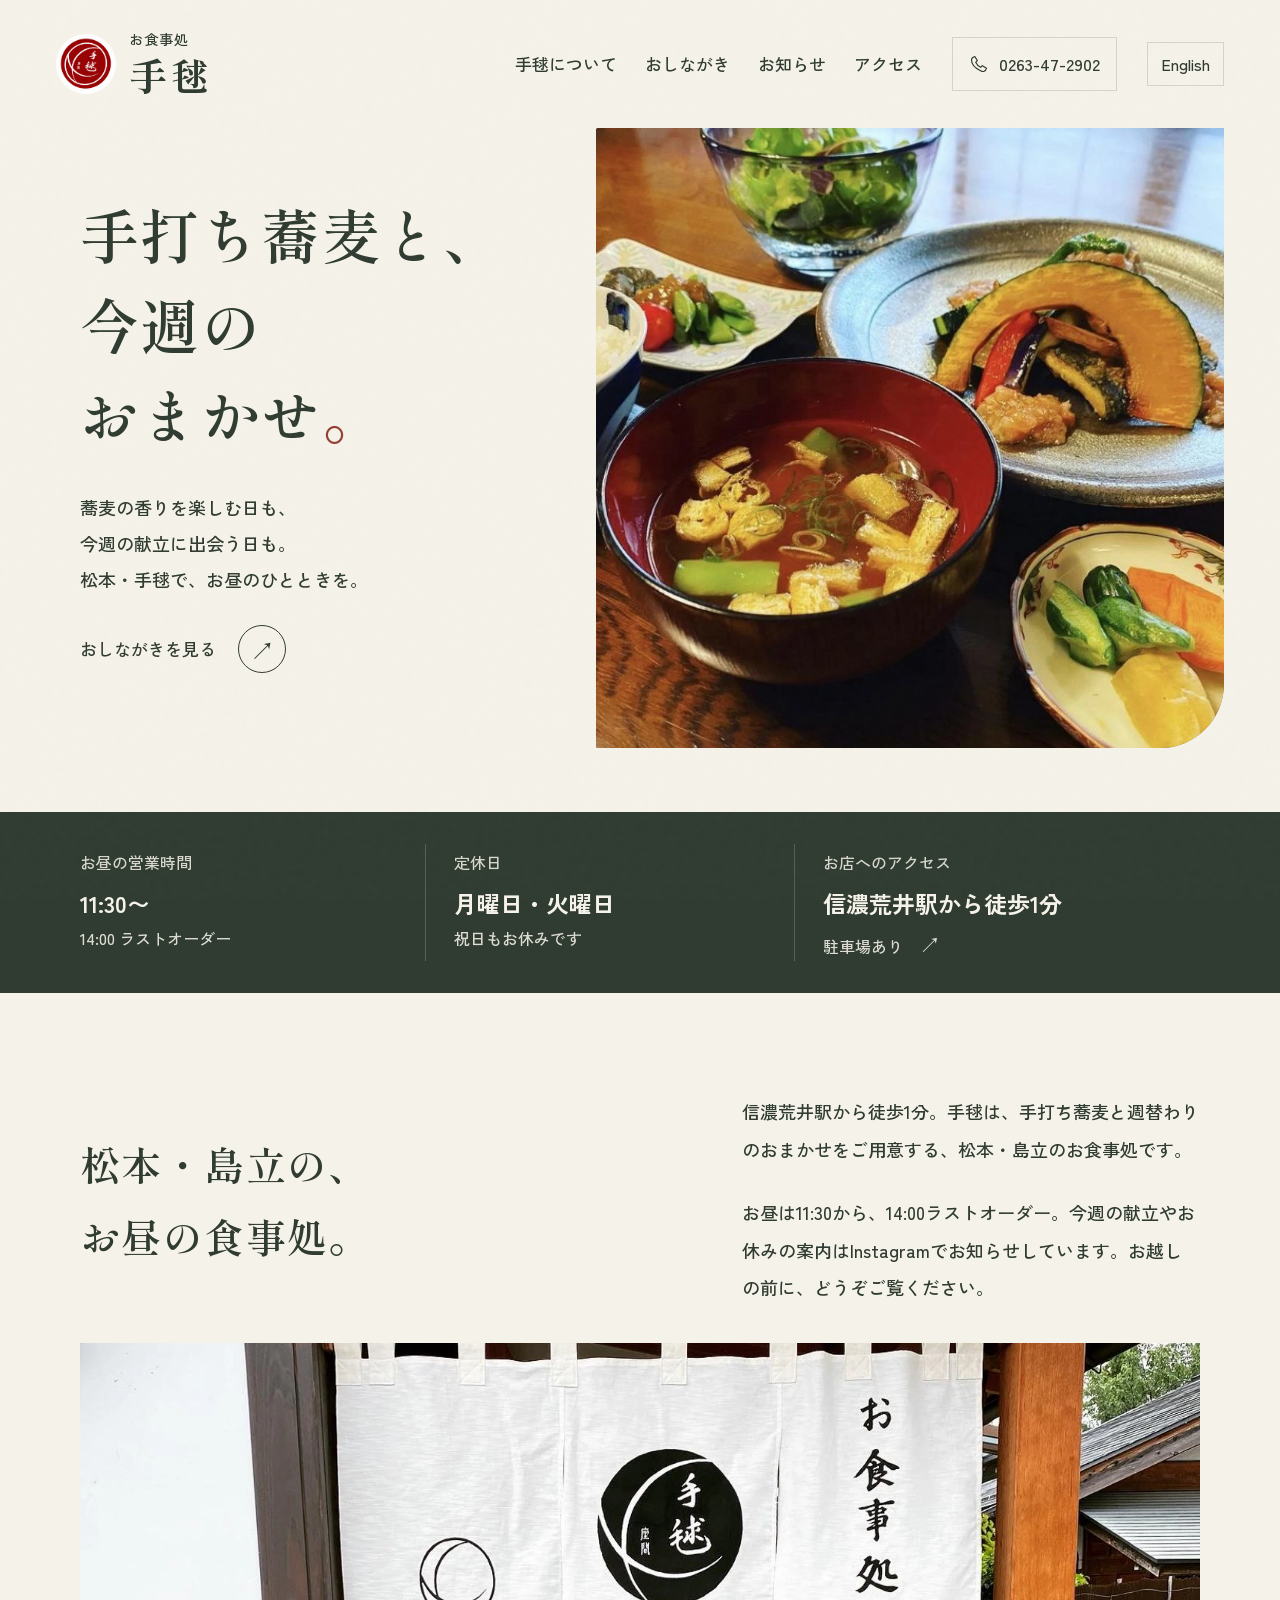
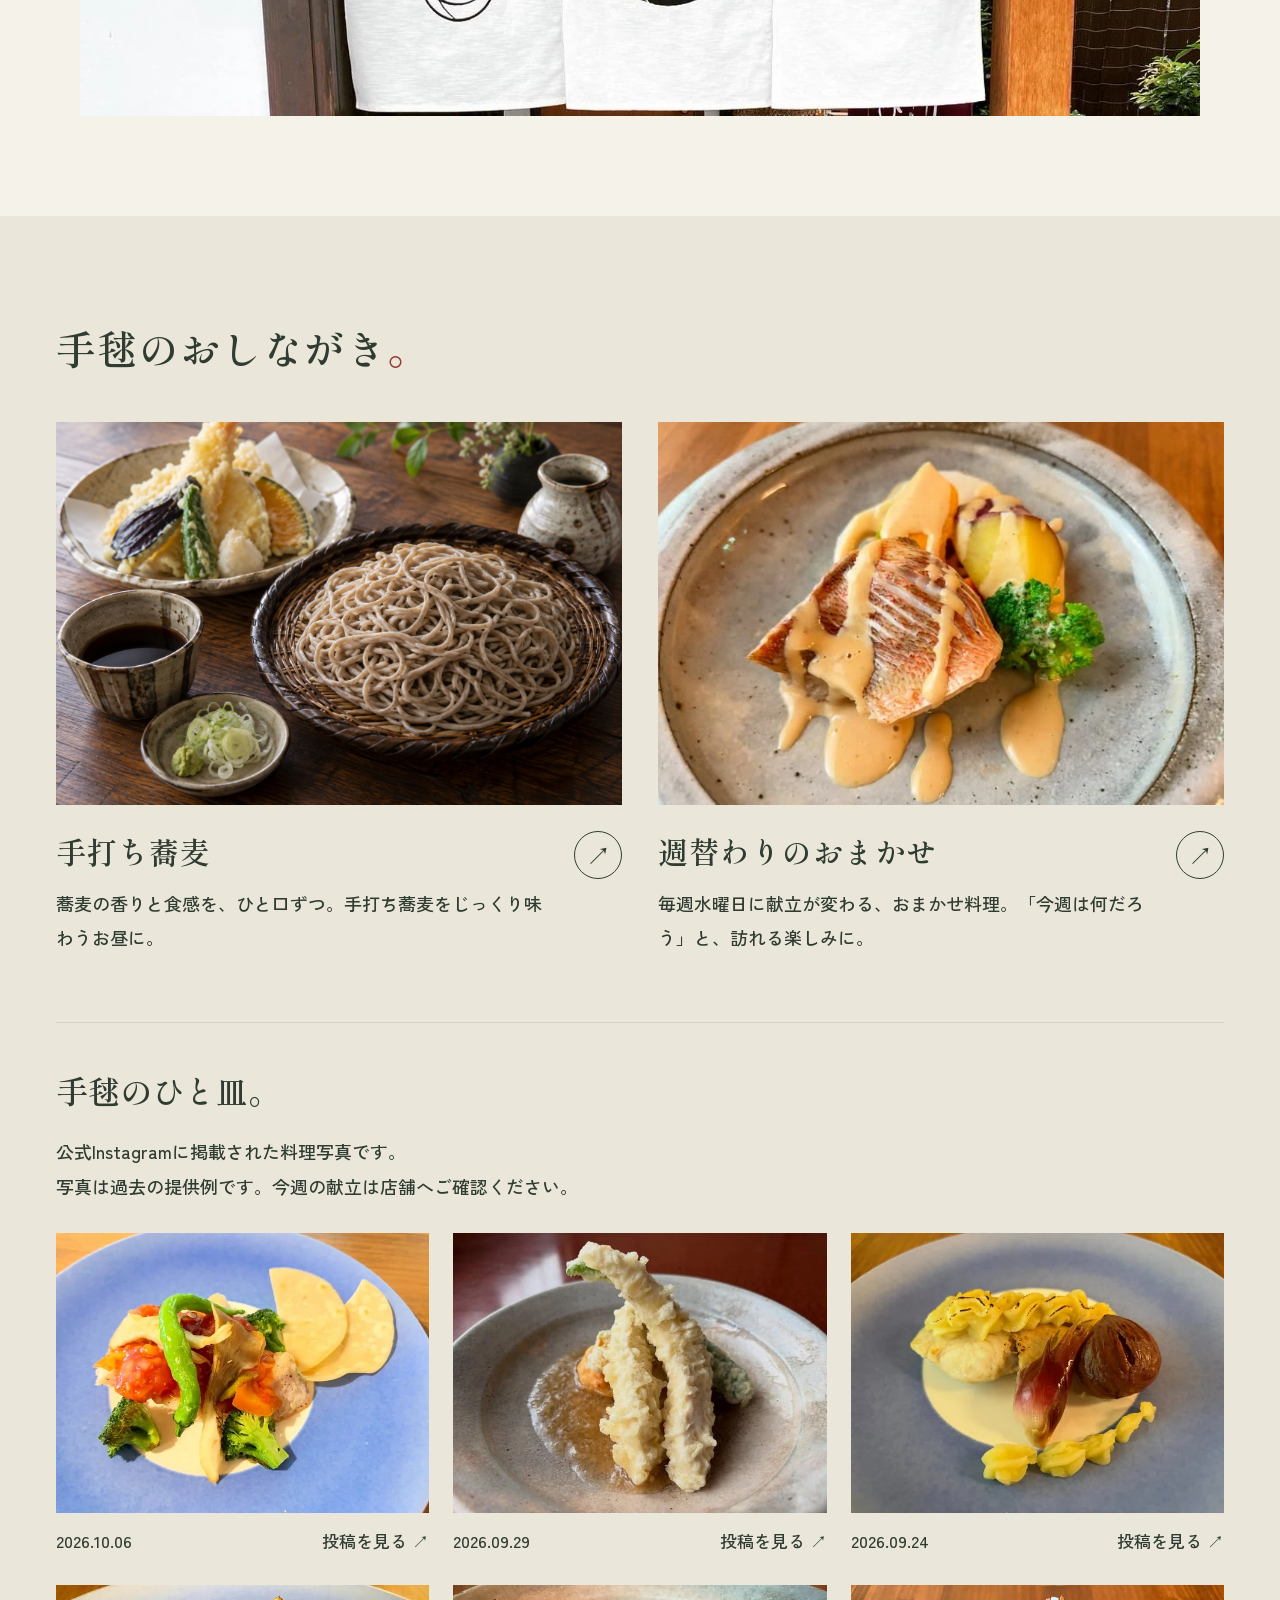
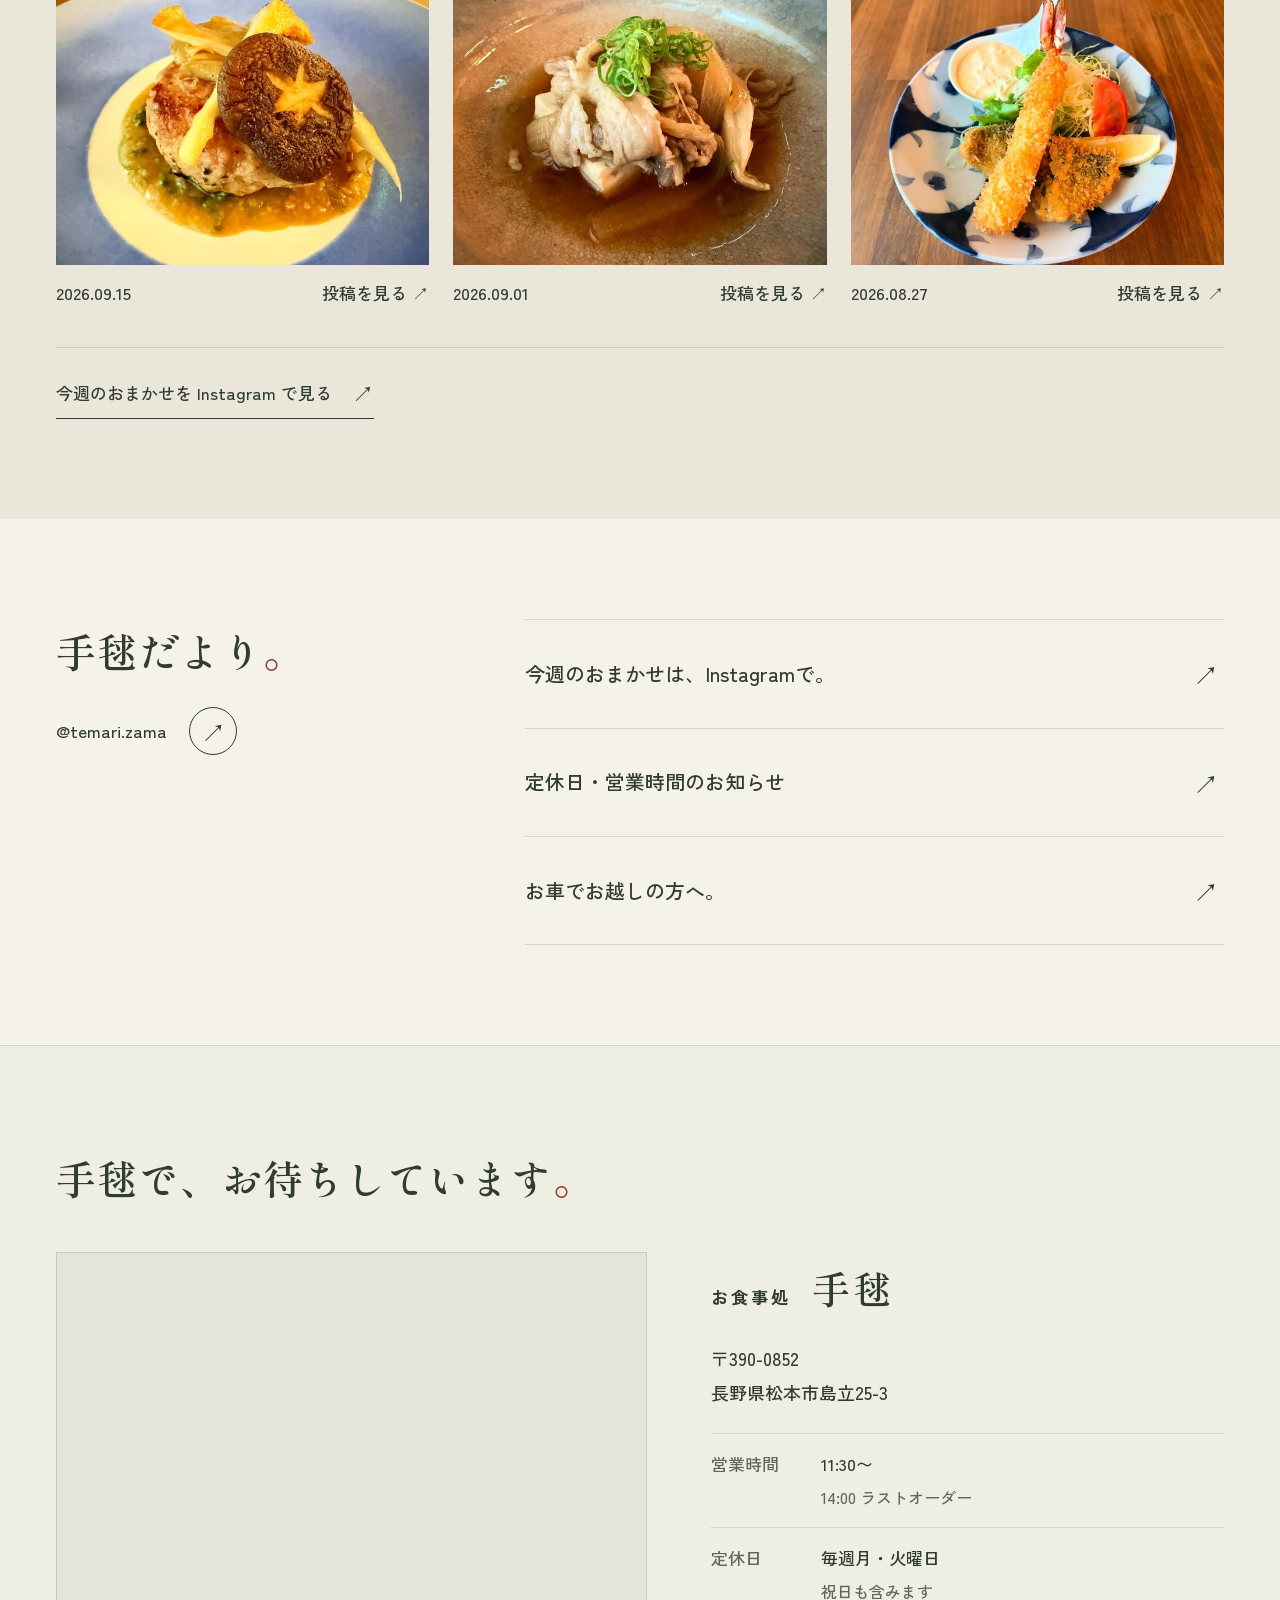
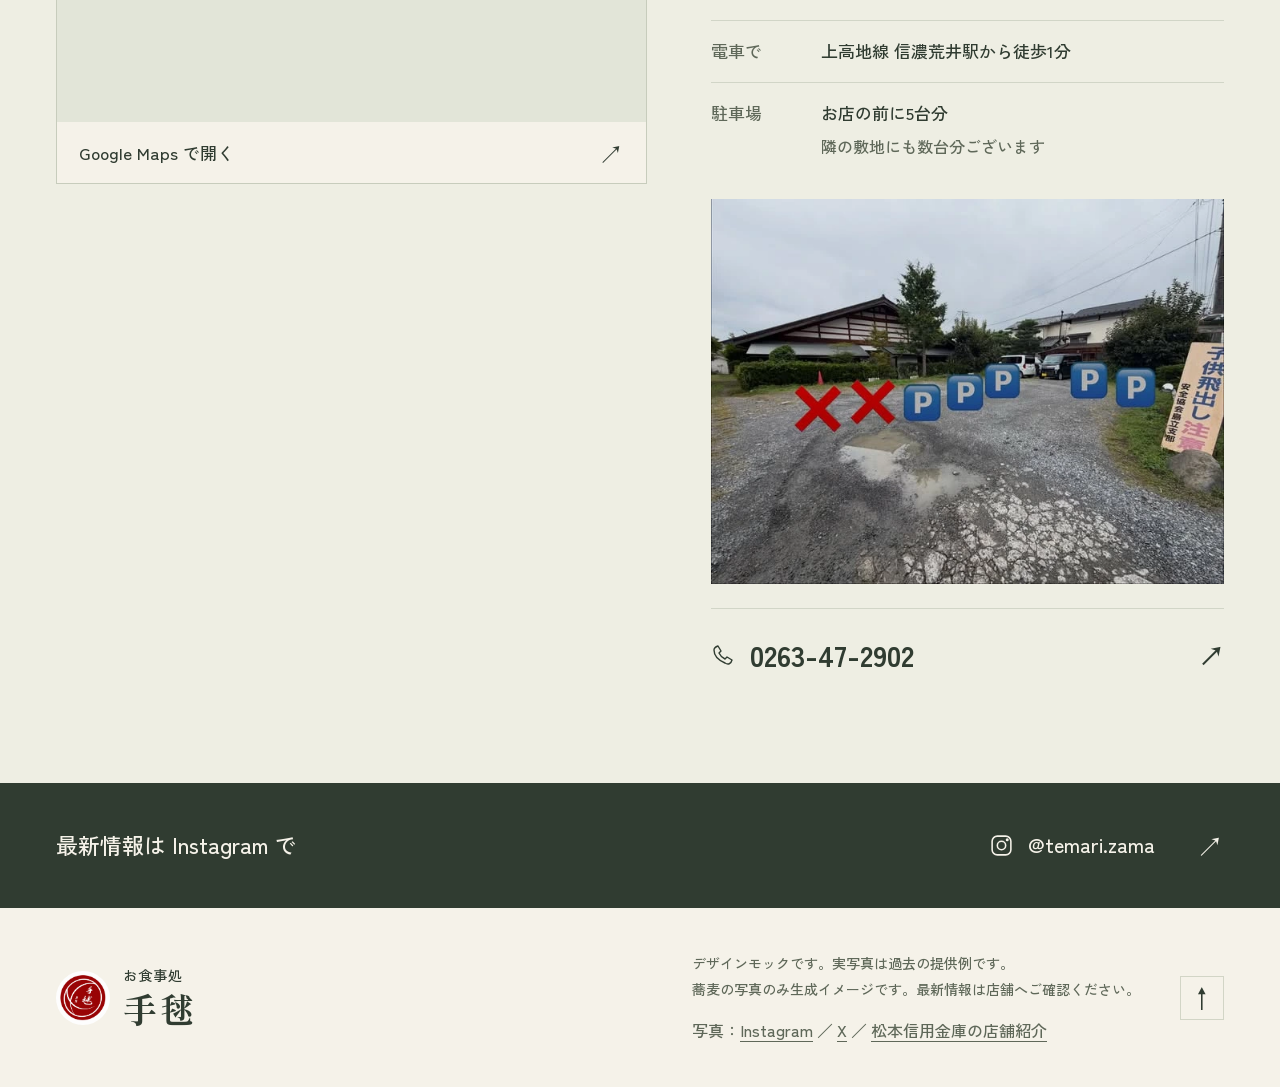
==== commit dc785899: "Keep map size stable alongside parking photo" ====
--- a/index.html
+++ b/index.html
@@ -11,7 +11,7 @@
   <link rel="preconnect" href="https://fonts.gstatic.com" crossorigin>
   <link href="https://fonts.googleapis.com/css2?family=Shippori+Mincho:wght@500;600;700&family=Zen+Kaku+Gothic+New:wght@400;500;700&display=swap" rel="stylesheet">
   <link rel="preload" as="image" href="assets/real-photos/lunch.webp">
-  <link rel="stylesheet" href="styles.css?v=20261009-photos">
+  <link rel="stylesheet" href="styles.css?v=20261009-photos-2">
   <script src="script.js?v=20261009-photos" defer></script>
 </head>
 <body>
--- a/styles.css
+++ b/styles.css
@@ -101,7 +101,7 @@
 .news-arrow { margin-left: auto; font-size: 26px; margin-right: 5px; flex-shrink: 0; }
 .access-section { background: #eeeee3; border-top: 1px solid var(--line); }
 .access-grid { display: grid; grid-template-columns: 1.15fr 1fr; gap: 64px; align-items: stretch; }
-.map-frame { border: 1px solid #c7ccbc; position: relative; min-height: 530px; background: #e2e5d8; padding-bottom: 60px; }
+.map-frame { border: 1px solid #c7ccbc; position: relative; min-height: 530px; background: #e2e5d8; padding-bottom: 60px; align-self: start; }
 .map-frame iframe { border: 0; width: 100%; height: 100%; display: block; min-height: 470px; filter: none; }
 .map-link { position: absolute; bottom: 0; height: 61px; left: 0; right: 0; display: flex; align-items: center; justify-content: space-between; padding-inline: 22px; font-size: 17px; background: var(--paper); }
 .map-link span { font-size: 26px; }
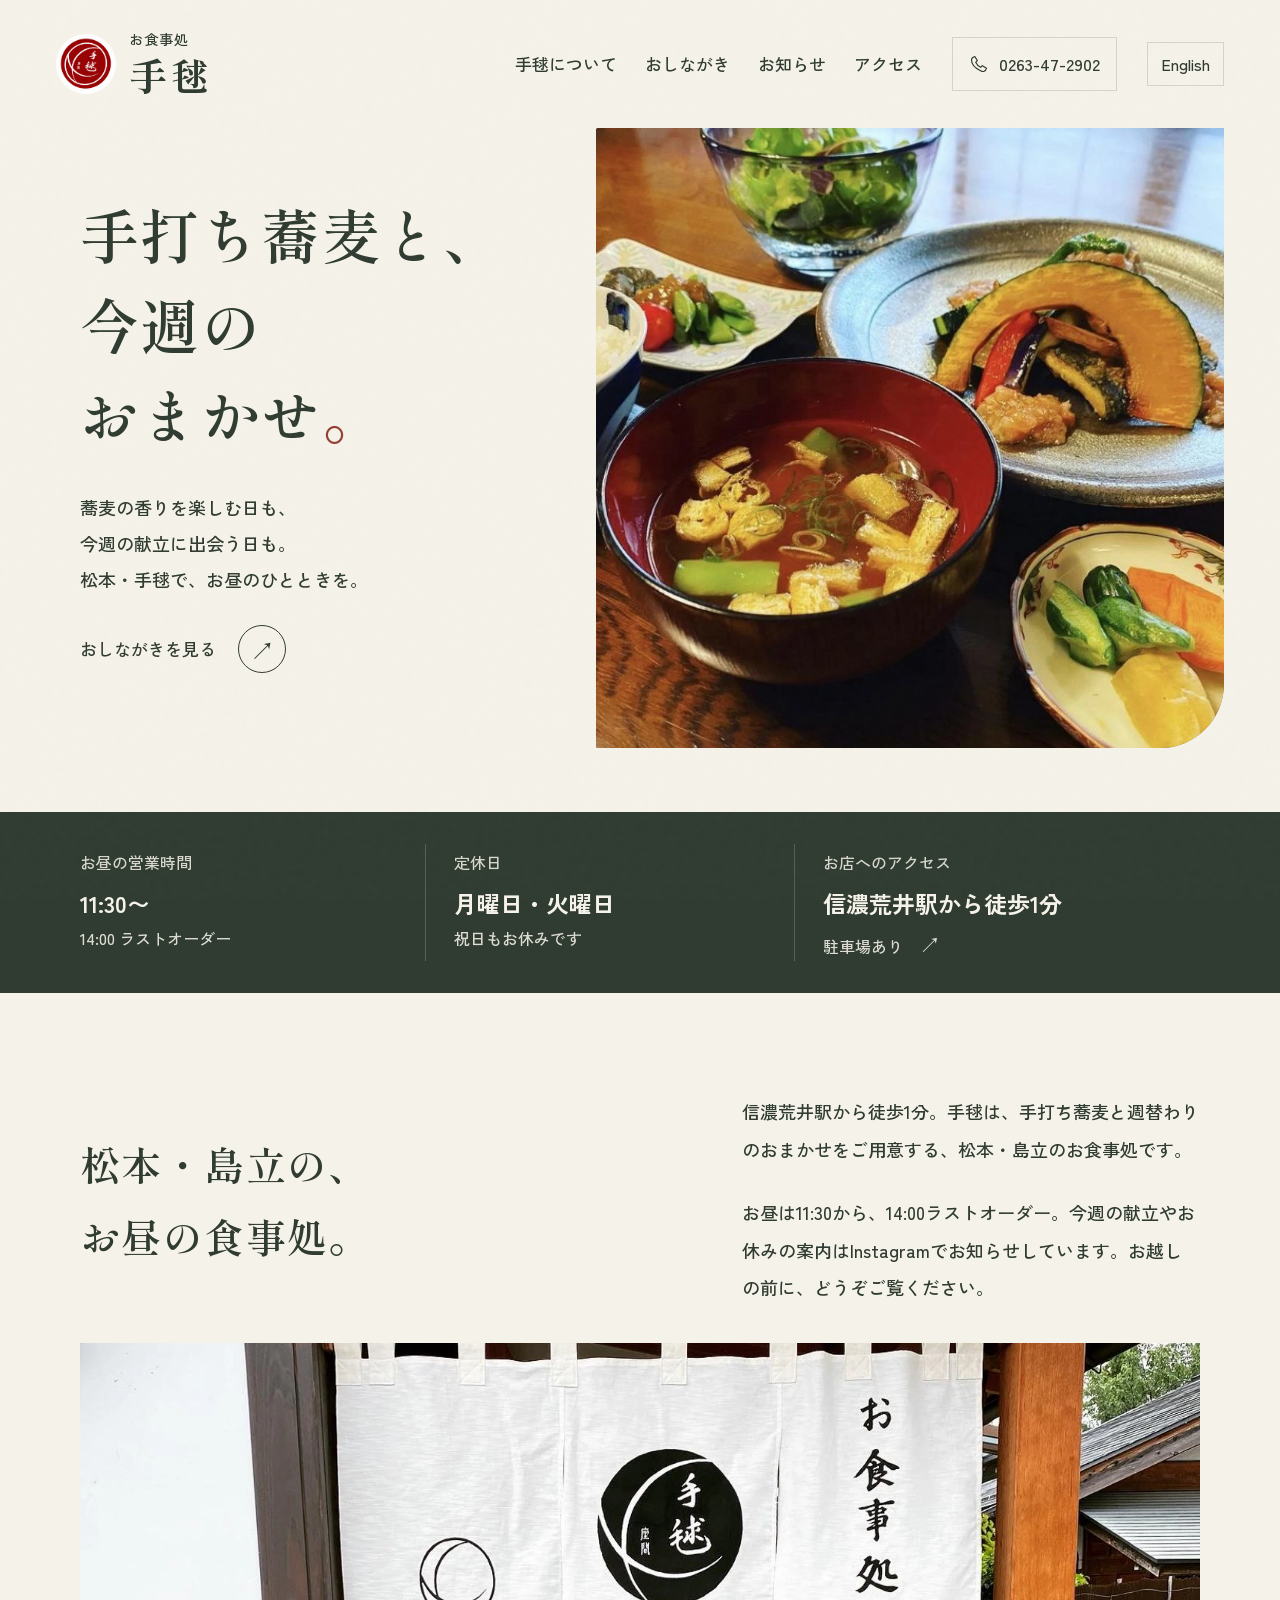
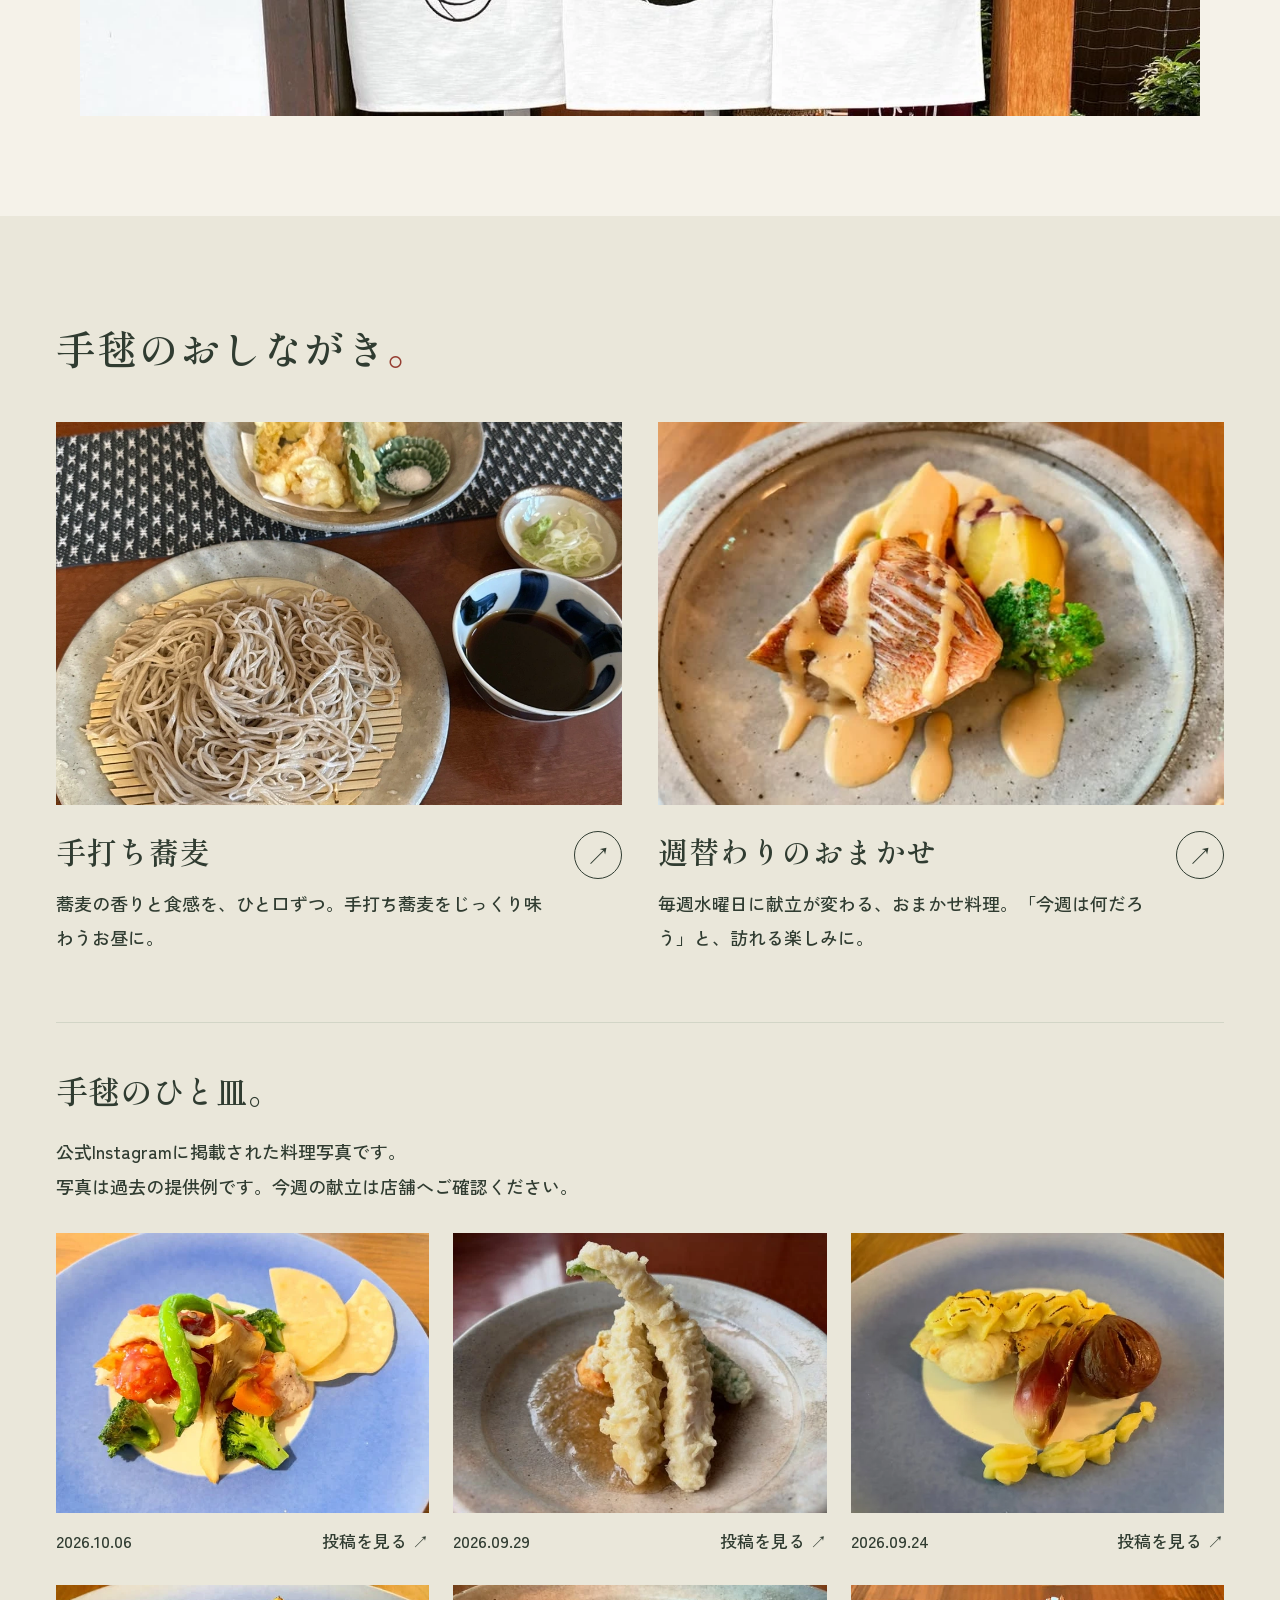
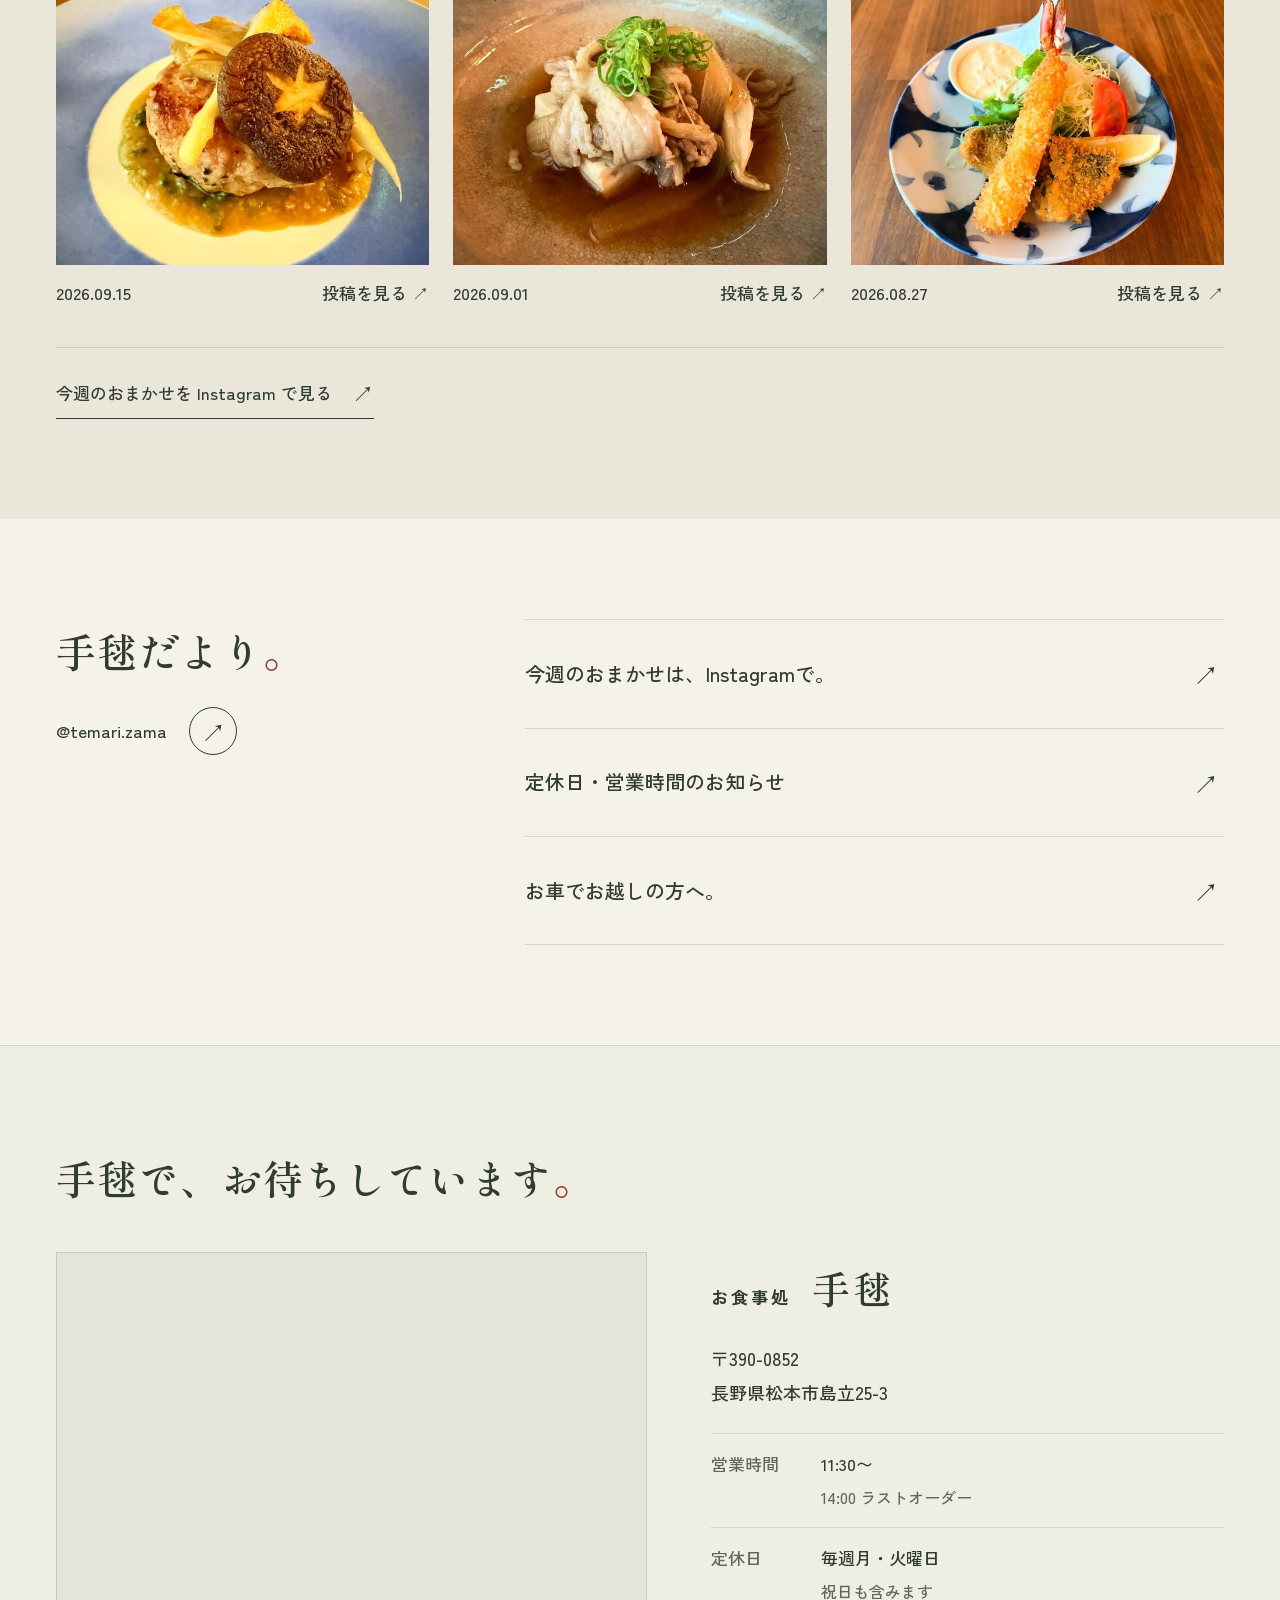
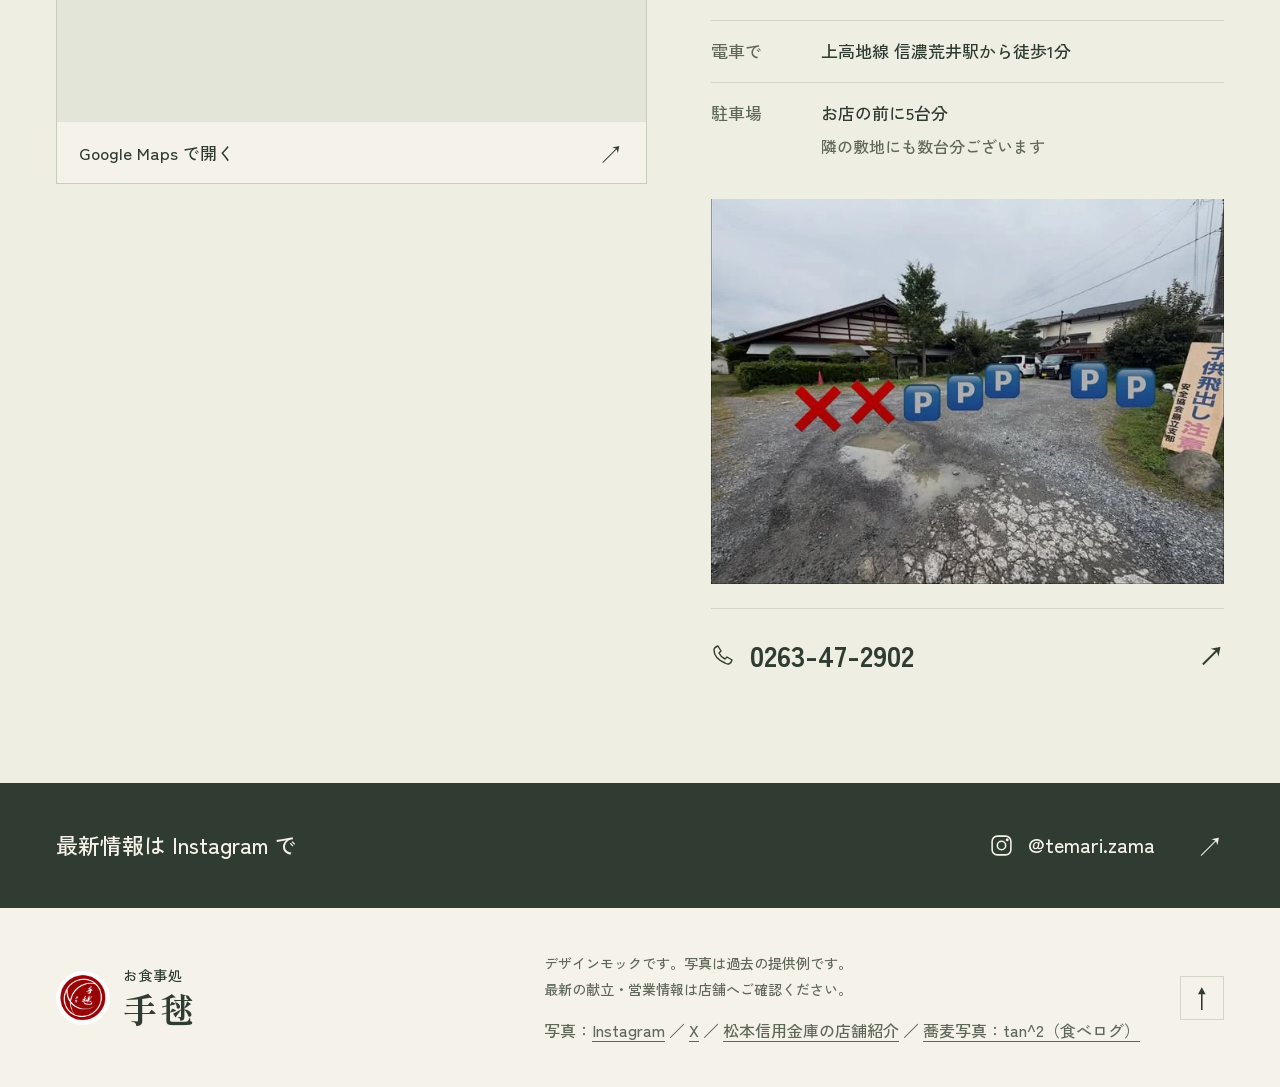
==== commit a3fba20b: "Replace remaining generated photo with actual Temari soba" ====
--- a/index.html
+++ b/index.html
@@ -12,7 +12,7 @@
   <link href="https://fonts.googleapis.com/css2?family=Shippori+Mincho:wght@500;600;700&family=Zen+Kaku+Gothic+New:wght@400;500;700&display=swap" rel="stylesheet">
   <link rel="preload" as="image" href="assets/real-photos/lunch.webp">
   <link rel="stylesheet" href="styles.css?v=20261009-photos-2">
-  <script src="script.js?v=20261009-photos" defer></script>
+  <script src="script.js?v=20261009-real-photos" defer></script>
 </head>
 <body>
   <a class="skip-link" href="#main" data-i18n="skip">本文へ移動</a>
@@ -63,7 +63,7 @@
       <div class="page-width">
         <div class="section-top reveal"><div><h2 id="menu-title" data-i18n="menu.title">手毬のおしながき<span class="red-stop">。</span></h2></div></div>
         <div class="menu-grid">
-          <article class="menu-card reveal"><button class="menu-image-button" type="button" data-detail="soba" aria-label="手打ち蕎麦について見る" data-i18n-aria="aria.sobaImage"><img src="assets/soba-hero.png" alt="モック用の生成画像：ざる蕎麦と天ぷら" data-i18n-alt="image.soba" width="1536" height="1024" loading="lazy"></button><div class="menu-card-body"><div><h3 data-i18n="menu.soba">手打ち蕎麦</h3><p data-i18n="menu.sobaDescription">蕎麦の香りと食感を、ひと口ずつ。手打ち蕎麦をじっくり味わうお昼に。</p></div><button class="round-arrow" type="button" data-detail="soba" aria-label="手打ち蕎麦の詳細を開く" data-i18n-aria="aria.sobaDetail">↗</button></div></article>
+          <article class="menu-card reveal"><button class="menu-image-button" type="button" data-detail="soba" aria-label="手打ち蕎麦について見る" data-i18n-aria="aria.sobaImage"><img src="assets/real-photos/soba-2024-07.webp" alt="手毬で提供されたざる蕎麦と天ぷら（2024年7月の訪問写真）" data-i18n-alt="image.soba" width="1024" height="1024" loading="lazy"></button><div class="menu-card-body"><div><h3 data-i18n="menu.soba">手打ち蕎麦</h3><p data-i18n="menu.sobaDescription">蕎麦の香りと食感を、ひと口ずつ。手打ち蕎麦をじっくり味わうお昼に。</p></div><button class="round-arrow" type="button" data-detail="soba" aria-label="手打ち蕎麦の詳細を開く" data-i18n-aria="aria.sobaDetail">↗</button></div></article>
           <article class="menu-card reveal"><button class="menu-image-button" type="button" data-detail="seasonal" aria-label="週替わりのおまかせについて見る" data-i18n-aria="aria.seasonalImage"><img src="assets/real-photos/dish-2026-09-08.webp" alt="陶器の皿に盛られた料理と野菜" data-i18n-alt="image.seasonal" width="640" height="480" loading="lazy"></button><div class="menu-card-body"><div><h3 data-i18n="menu.seasonal">週替わりのおまかせ</h3><p data-i18n="menu.changes">毎週水曜日に献立が変わる、おまかせ料理。「今週は何だろう」と、訪れる楽しみに。</p></div><button class="round-arrow" type="button" data-detail="seasonal" aria-label="週替わりのおまかせの詳細を開く" data-i18n-aria="aria.seasonalDetail">↗</button></div></article>
         </div>
 
@@ -105,7 +105,7 @@
     <section class="instagram-strip" aria-label="Instagramで最新情報を見る" data-i18n-aria="aria.instagram"><div class="page-width"><span class="instagram-heading" data-i18n="instagram.title">最新情報は Instagram で</span><a href="https://www.instagram.com/temari.zama/" target="_blank" rel="noopener noreferrer"><svg viewBox="0 0 24 24" aria-hidden="true"><rect x="3" y="3" width="18" height="18" rx="5"/><circle cx="12" cy="12" r="4"/><circle cx="17.5" cy="6.5" r=".7"/></svg><span>@temari.zama</span><span aria-hidden="true">↗</span></a></div></section>
   </main>
 
-  <footer class="site-footer page-width"><a class="brand footer-brand" href="#top" aria-label="ページの先頭へ" data-i18n-aria="aria.top"><img src="assets/temari-logo.png" width="50" height="50" alt=""><span class="brand-type"><span class="brand-small" data-i18n="brand.kicker">お食事処</span><span class="brand-name" data-i18n="brand.name">手毬</span></span></a><div class="footer-note"><p data-i18n="footer.note">デザインモックです。実写真は過去の提供例です。<br>蕎麦の写真のみ生成イメージです。最新情報は店舗へご確認ください。</p><p class="photo-credits"><span data-i18n="footer.photos">写真：</span><a href="https://www.instagram.com/temari.zama/" target="_blank" rel="noopener noreferrer">Instagram</a> ／ <a href="https://x.com/qif5amQObpr14Ug" target="_blank" rel="noopener noreferrer">X</a> ／ <a href="https://support.m-shinkin.com/otoku/2021/08/690.php" target="_blank" rel="noopener noreferrer" data-i18n="footer.bank">松本信用金庫の店舗紹介</a></p></div><a class="back-top" href="#top" aria-label="ページの先頭へ" data-i18n-aria="aria.top">↑</a></footer>
+  <footer class="site-footer page-width"><a class="brand footer-brand" href="#top" aria-label="ページの先頭へ" data-i18n-aria="aria.top"><img src="assets/temari-logo.png" width="50" height="50" alt=""><span class="brand-type"><span class="brand-small" data-i18n="brand.kicker">お食事処</span><span class="brand-name" data-i18n="brand.name">手毬</span></span></a><div class="footer-note"><p data-i18n="footer.note">デザインモックです。写真は過去の提供例です。<br>最新の献立・営業情報は店舗へご確認ください。</p><p class="photo-credits"><span data-i18n="footer.photos">写真：</span><a href="https://www.instagram.com/temari.zama/" target="_blank" rel="noopener noreferrer">Instagram</a> ／ <a href="https://x.com/qif5amQObpr14Ug" target="_blank" rel="noopener noreferrer">X</a> ／ <a href="https://support.m-shinkin.com/otoku/2021/08/690.php" target="_blank" rel="noopener noreferrer" data-i18n="footer.bank">松本信用金庫の店舗紹介</a> ／ <a href="https://tabelog.com/nagano/A2002/A200201/20025271/dtlrvwlst/B453116380/" target="_blank" rel="noopener noreferrer" data-i18n="footer.sobaSource">蕎麦写真：tan^2（食べログ）</a></p></div><a class="back-top" href="#top" aria-label="ページの先頭へ" data-i18n-aria="aria.top">↑</a></footer>
 
   <div class="mobile-contact"><a href="#access" data-i18n="contact.map">地図・アクセス <span aria-hidden="true">↗</span></a><a href="tel:0263472902" data-i18n="contact.call">電話で問い合わせ <span aria-hidden="true">↗</span></a></div>
 
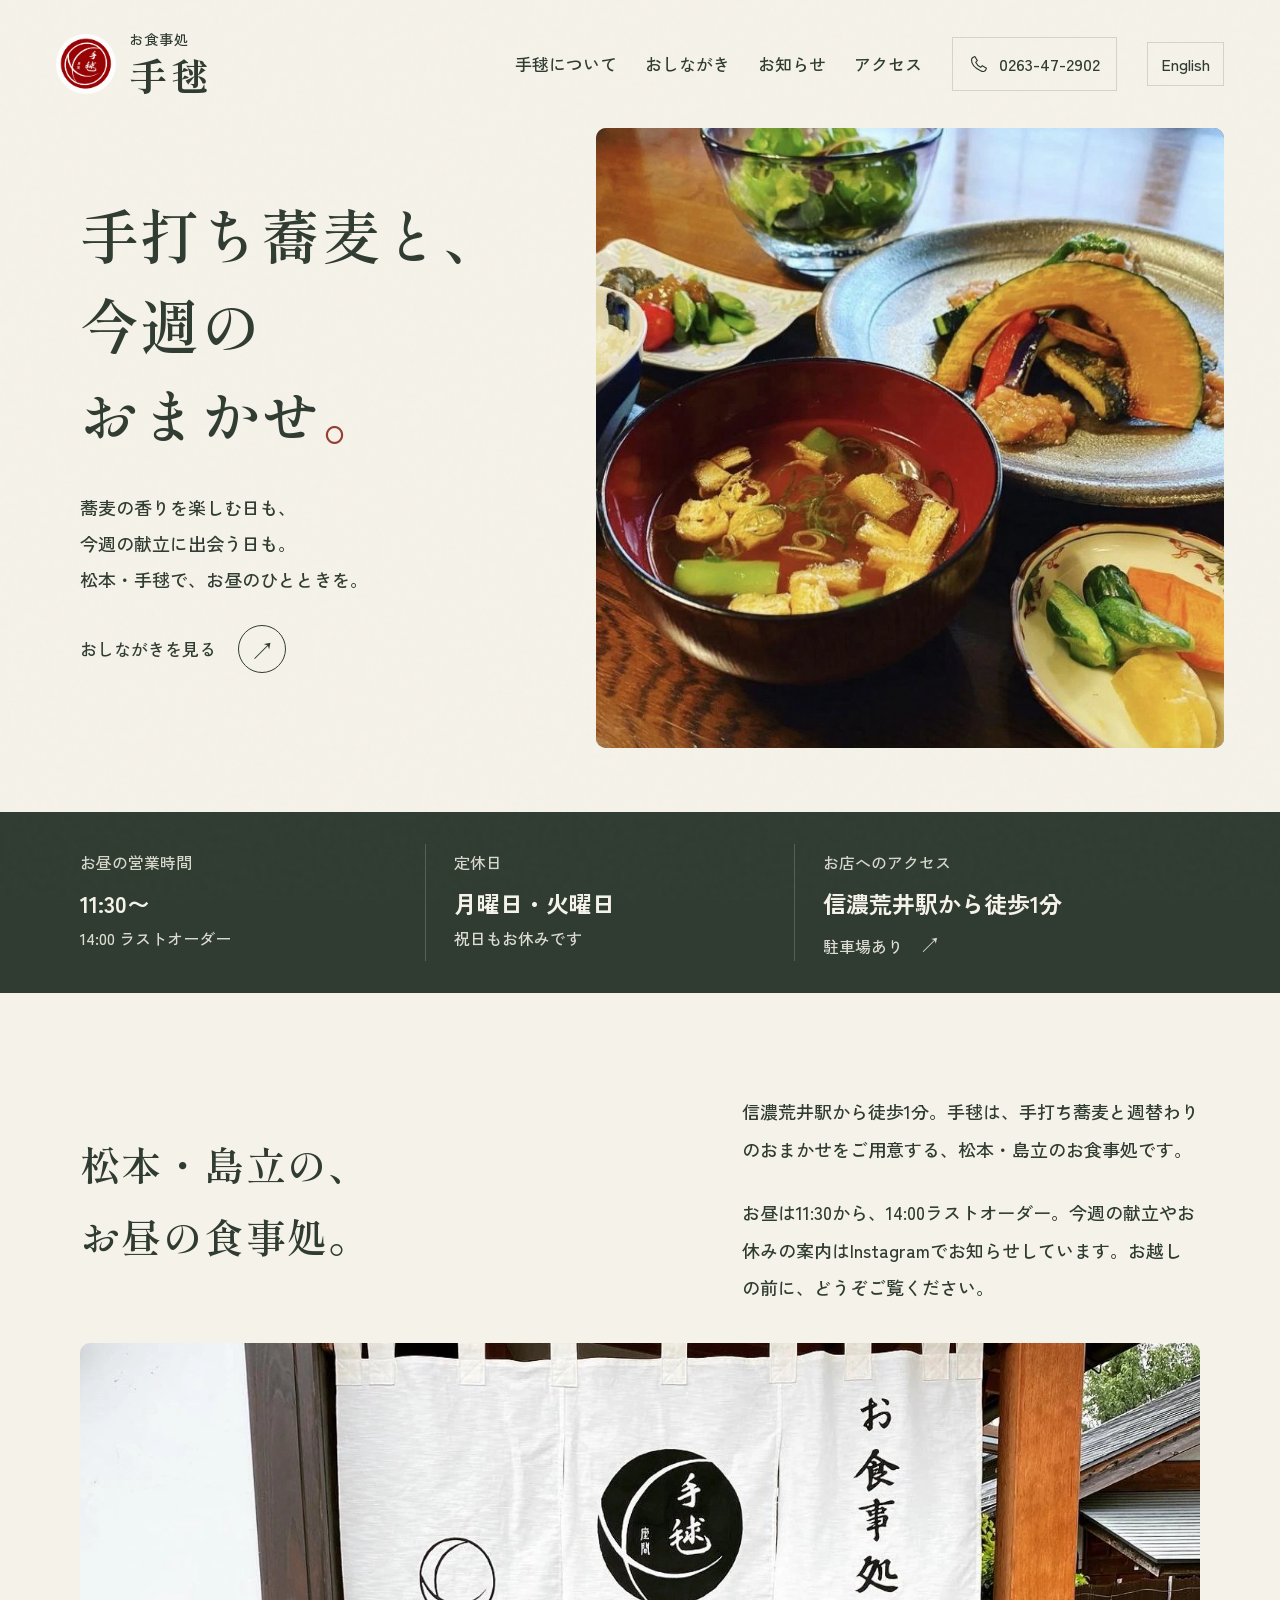
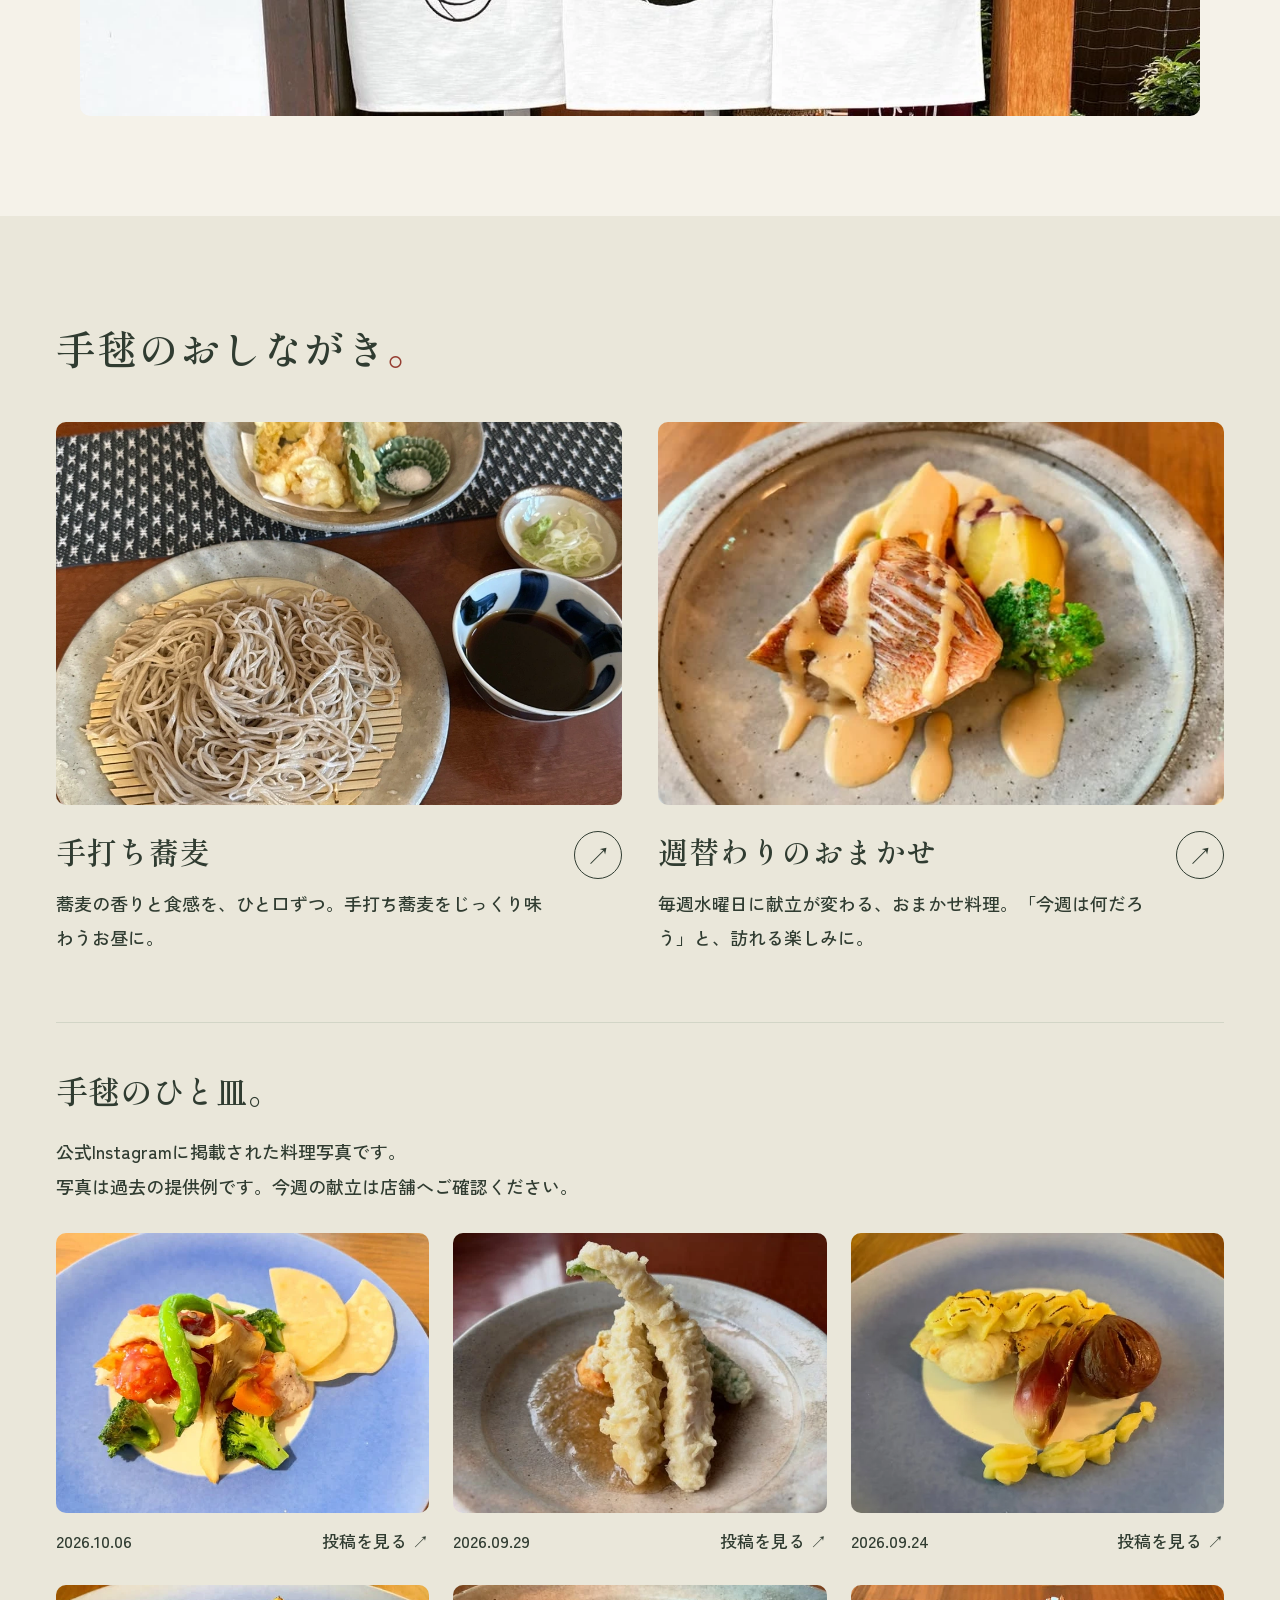
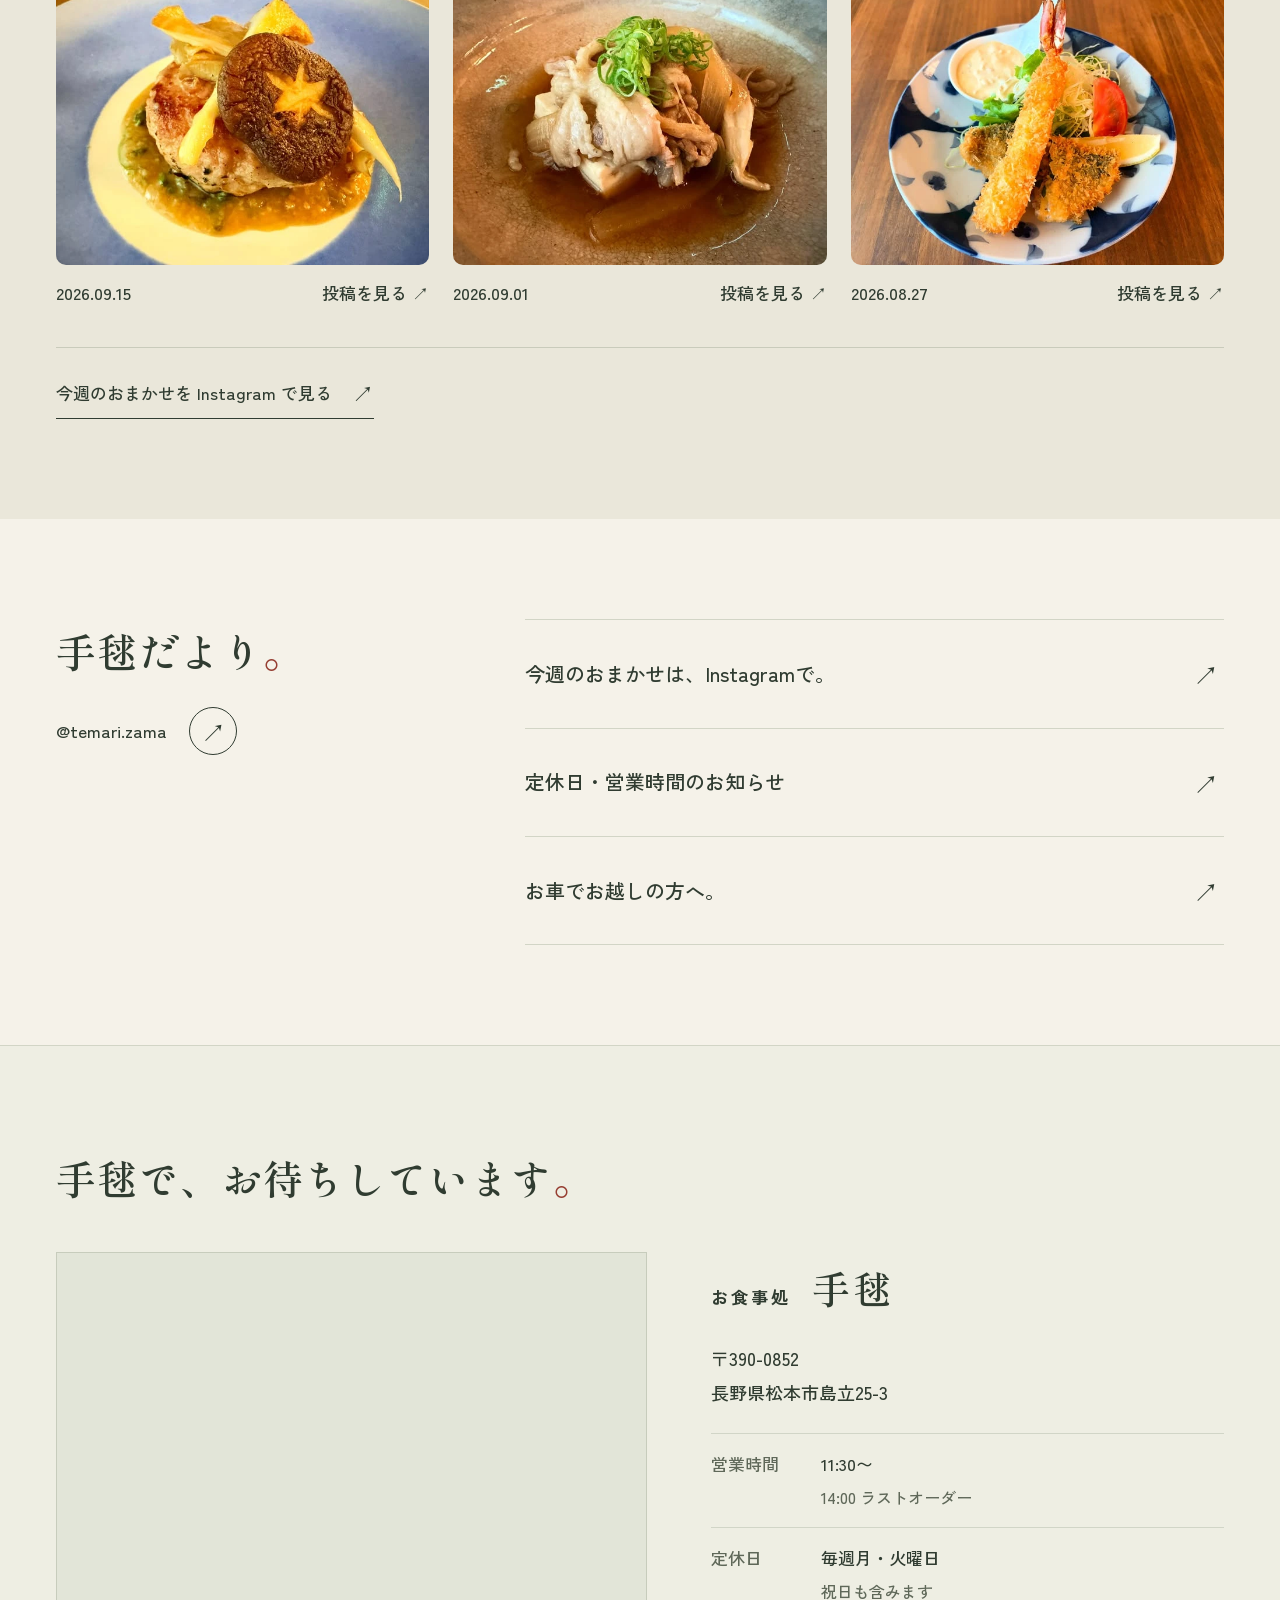
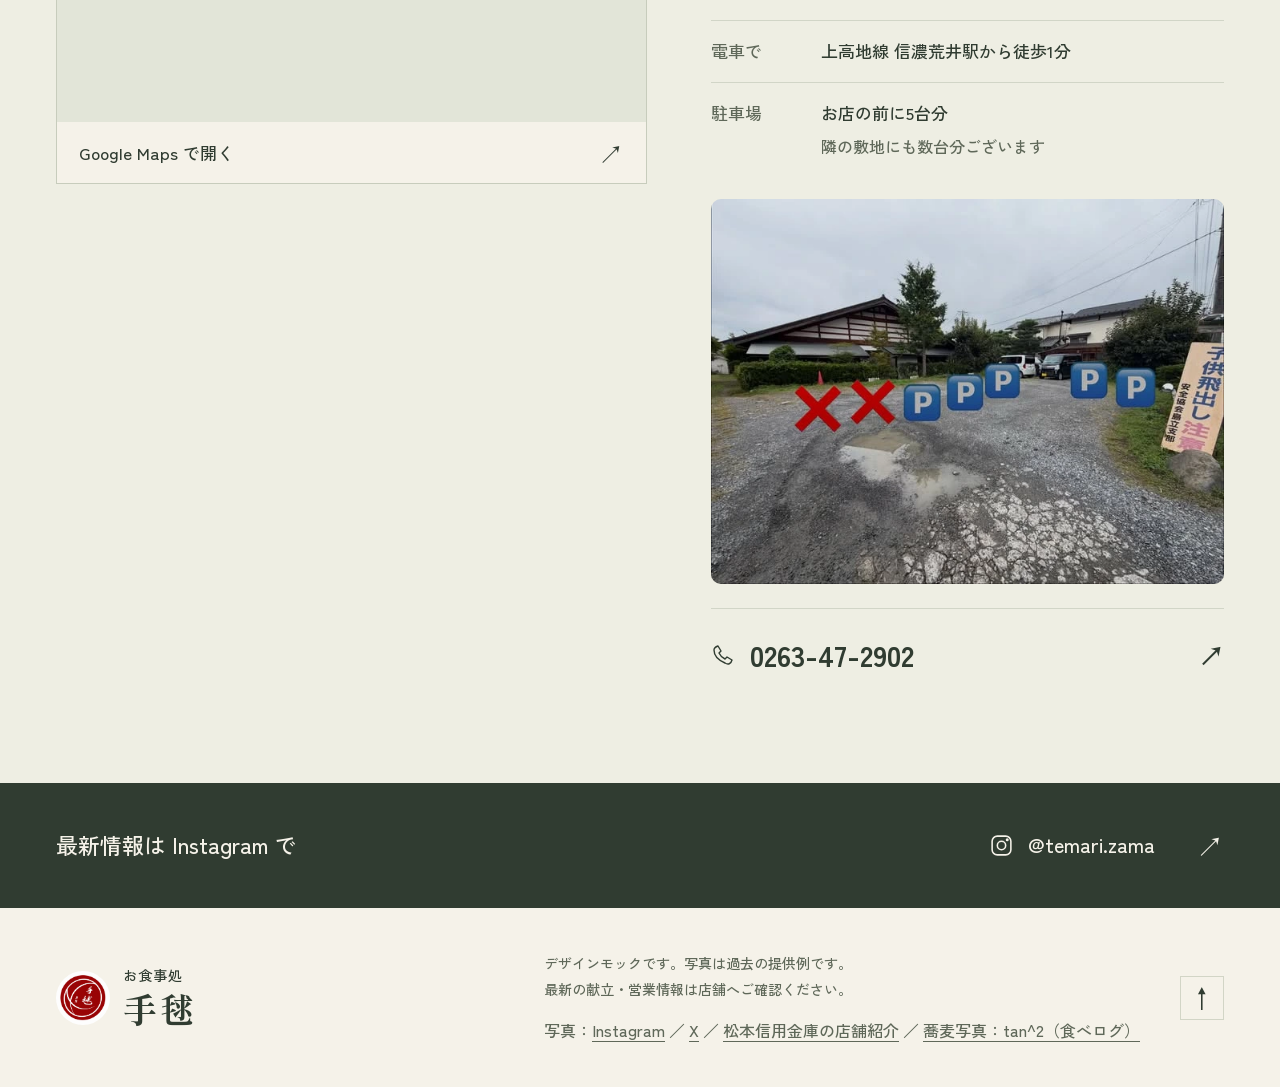
==== commit f294375b: "Add subtle rounded corners to restaurant photographs" ====
--- a/index.html
+++ b/index.html
@@ -11,7 +11,7 @@
   <link rel="preconnect" href="https://fonts.gstatic.com" crossorigin>
   <link href="https://fonts.googleapis.com/css2?family=Shippori+Mincho:wght@500;600;700&family=Zen+Kaku+Gothic+New:wght@400;500;700&display=swap" rel="stylesheet">
   <link rel="preload" as="image" href="assets/real-photos/lunch.webp">
-  <link rel="stylesheet" href="styles.css?v=20261009-photos-2">
+  <link rel="stylesheet" href="styles.css?v=20261009-rounded">
   <script src="script.js?v=20261009-real-photos" defer></script>
 </head>
 <body>
--- a/styles.css
+++ b/styles.css
@@ -5,6 +5,7 @@
   --muted: #5f6859;
   --red: #963e32;
   --line: #d2d5c6;
+  --photo-radius: 10px;
   --serif: 'Shippori Mincho', 'Hiragino Mincho ProN', 'Yu Mincho', serif;
   --sans: 'Zen Kaku Gothic New', 'Hiragino Kaku Gothic ProN', 'Yu Gothic', sans-serif;
 }
@@ -49,7 +50,7 @@
 .text-button { display: inline-flex; gap: 22px; align-items: center; font-size: 17px; font-weight: 500; margin-top: 28px; }
 .round-arrow { width: 48px; height: 48px; border-radius: 50%; border: 1px solid var(--ink); display: inline-flex; align-items: center; justify-content: center; font-family: var(--sans); font-size: 25px; line-height: 1; flex-shrink: 0; transition: background .25s, color .25s, transform .25s; }
 .text-button:hover .round-arrow, .round-arrow:hover { background: var(--ink); color: var(--paper); transform: rotate(12deg); }
-.hero-visual { overflow: hidden; height: 620px; border-radius: 2px 2px 64px 2px; animation: fade-in 1.1s both; background: #85705b; }
+.hero-visual { overflow: hidden; height: 620px; border-radius: var(--photo-radius); animation: fade-in 1.1s both; background: #85705b; }
 .hero-image { width: 100%; height: 100%; object-fit: cover; object-position: 55% center; transform: scale(1.06); transition: transform 1s; }
 .hero-visual:hover .hero-image { transform: scale(1.08); }
 .quick-info { margin-top: 18px; background: var(--ink); color: var(--paper); }
@@ -62,7 +63,7 @@
 .quick-info small { font-size: 16px; font-weight: 500; display: block; color: #f5f2e9e0; margin-top: 4px; }
 .quick-info small span { font-size: 22px; margin-left: 12px; }
 .about { display: grid; grid-template-columns: 1.25fr 1fr; column-gap: 90px; row-gap: 36px; align-items: center; padding-inline: 24px; }
-.about-photo { grid-column: 1 / -1; display: block; overflow: hidden; }
+.about-photo { grid-column: 1 / -1; display: block; overflow: hidden; border-radius: var(--photo-radius); }
 .about-photo img { width: 100%; height: auto; aspect-ratio: 3; object-fit: cover; }
 .about h2 { font-size: 40px; line-height: 1.8; letter-spacing: .035em; }
 .about-body { font-size: 18px; line-height: 2.1; }
@@ -71,7 +72,7 @@
 .section-top { margin-bottom: 42px; }
 .section-top h2, .news-title h2 { font-size: 40px; line-height: 1.6; letter-spacing: .035em; }
 .menu-grid { display: grid; grid-template-columns: 1fr 1fr; gap: 36px; }
-.menu-image-button { display: block; width: 100%; overflow: hidden; background: #c4b49a; }
+.menu-image-button { display: block; width: 100%; overflow: hidden; border-radius: var(--photo-radius); background: #c4b49a; }
 .menu-image-button img { width: 100%; height: auto; aspect-ratio: 1.48; object-fit: cover; transition: transform .6s; }
 .menu-image-button:hover img { transform: scale(1.045); }
 .menu-card-body { padding-top: 24px; display: flex; align-items: flex-start; justify-content: space-between; gap: 18px; }
@@ -87,11 +88,11 @@
 .gallery-intro { max-width: 760px; margin-block: 18px 30px; font-size: 18px; }
 .food-gallery-grid { display: grid; grid-template-columns: repeat(3, minmax(0, 1fr)); gap: 28px 24px; }
 .food-photo { display: block; min-width: 0; }
-.food-photo img { width: 100%; height: auto; aspect-ratio: 4 / 3; object-fit: cover; }
+.food-photo img { width: 100%; height: auto; aspect-ratio: 4 / 3; object-fit: cover; border-radius: var(--photo-radius); }
 .food-photo-caption { display: flex; justify-content: space-between; flex-wrap: wrap; gap: 6px 12px; margin-top: 12px; font-size: 17px; }
 .food-photo:hover .food-photo-caption { text-decoration: underline; text-underline-offset: 5px; }
 .parking-photo { display: block; margin-block: 20px 24px; }
-.parking-photo img { width: 100%; height: auto; }
+.parking-photo img { width: 100%; height: auto; border-radius: var(--photo-radius); }
 .news-section { display: grid; grid-template-columns: 1fr 1.8fr; gap: 80px; }
 .news-title .text-button { margin-top: 24px; }
 .news-list { border-top: 1px solid var(--line); }
@@ -243,7 +244,7 @@
   .hero-subtitle { font-size: 17px; line-height: 1.9; margin-top: 22px; }
   .text-button { font-size: 16px; gap: 18px; }
   .round-arrow { width: 44px; height: 44px; font-size: 23px; }
-  .hero-visual { height: 350px; border-bottom-right-radius: 45px; }
+  .hero-visual { height: 350px; }
   .hero-image { object-position: 50% center; }
   .quick-info { margin-top: 0; }
   .quick-info-inner { padding-block: 26px; grid-template-columns: 1fr; gap: 20px; }
